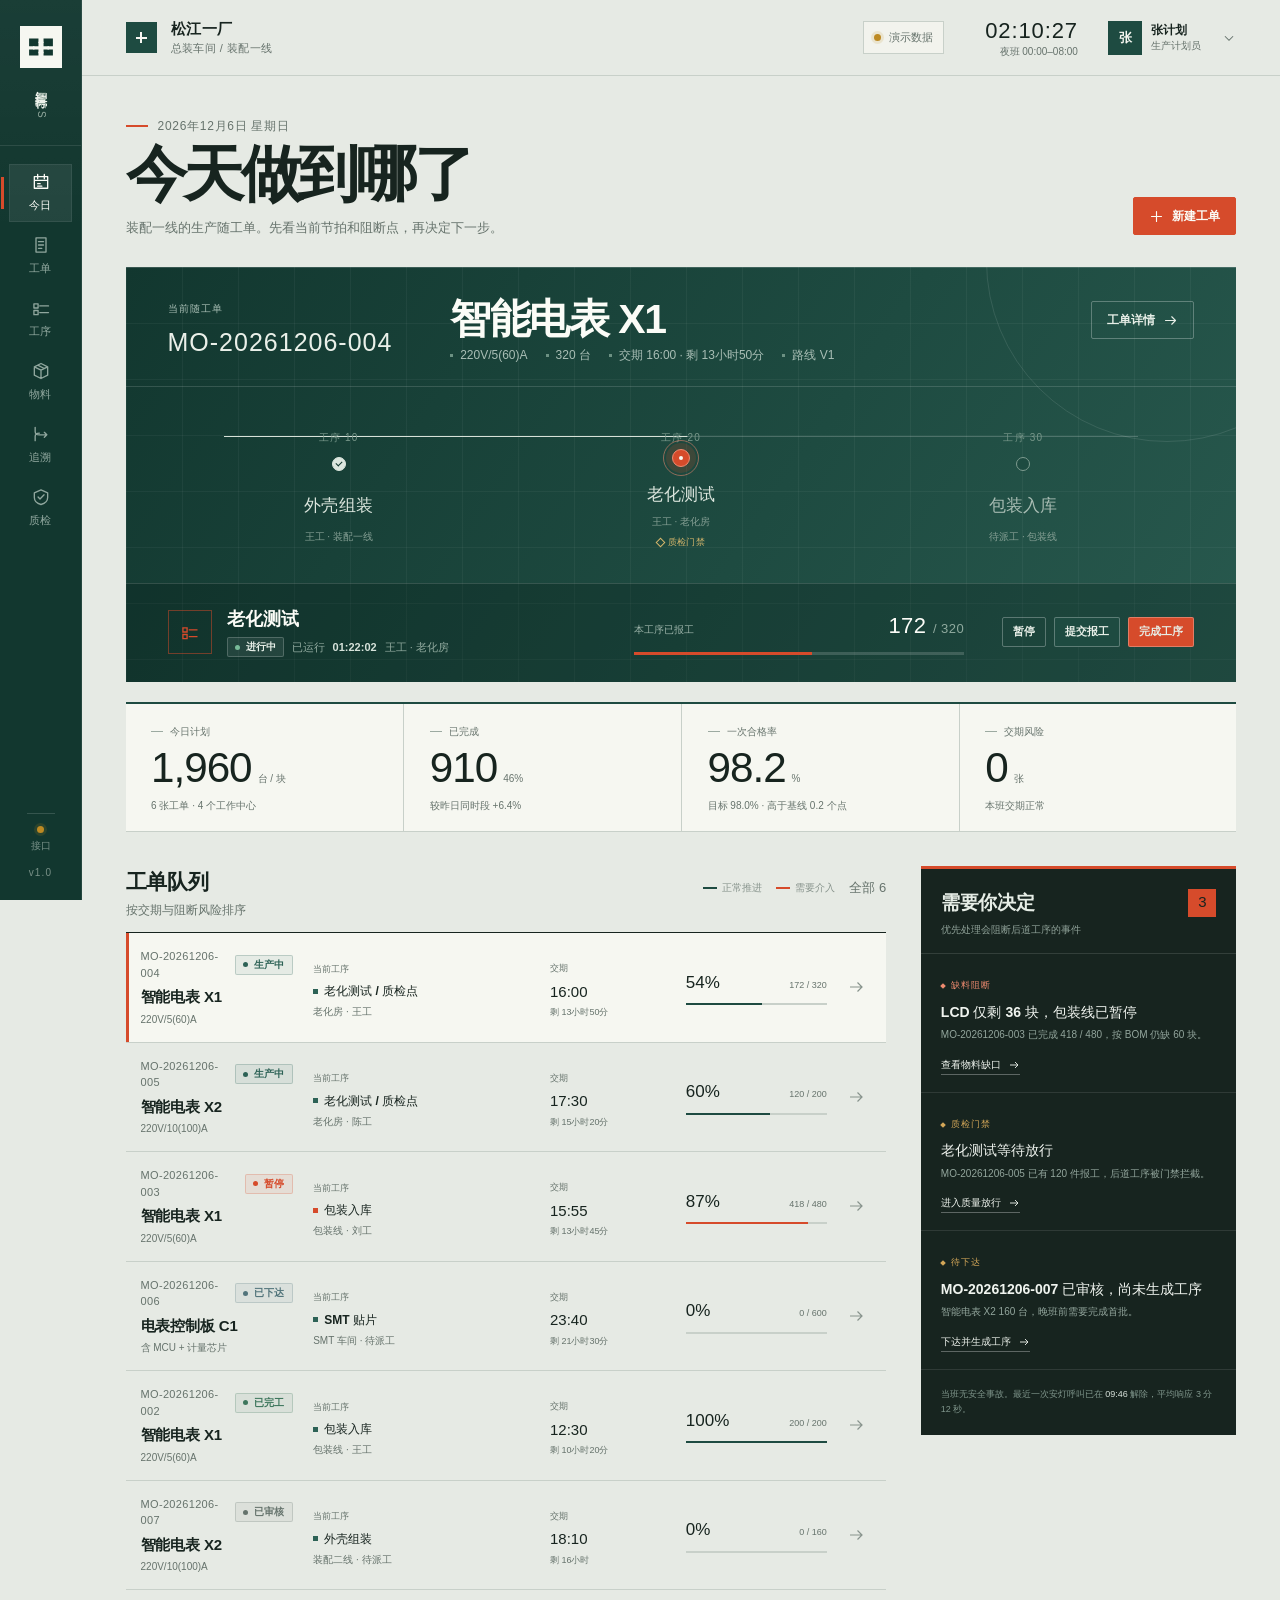
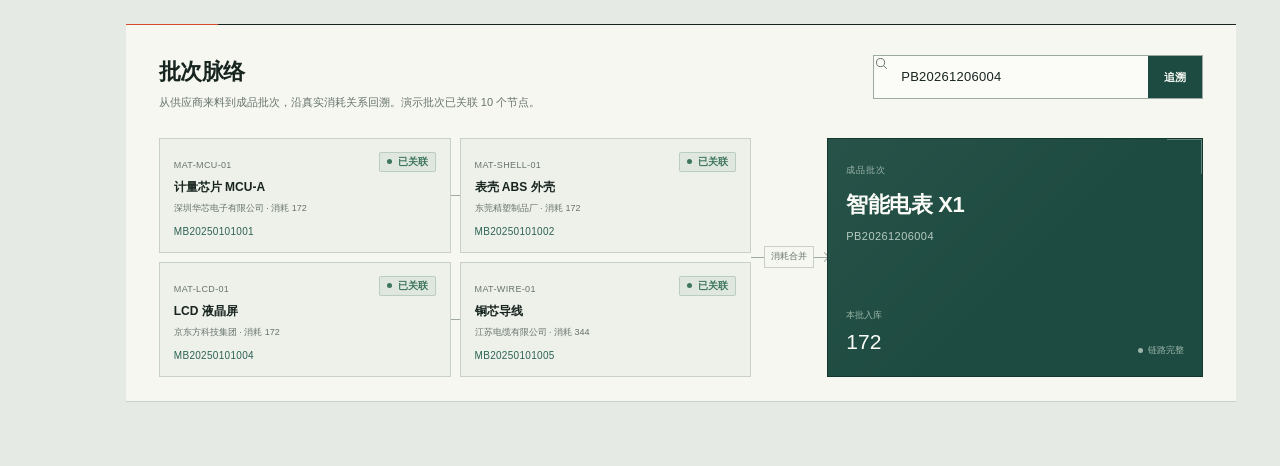
==== smart-gateway/src/main/resources/static/index.html @ c539f79a "feat: add MES production workbench frontend" ====
<!doctype html>
<html lang="zh-CN">
<head>
  <meta charset="utf-8">
  <meta name="viewport" content="width=device-width, initial-scale=1">
  <meta name="theme-color" content="#1e4b41">
  <meta name="description" content="智能制造生产执行系统工作台：查看今日生产、工单、工序、物料与批次追溯。">
  <title>智造执行 MES · 今日生产</title>
  <link rel="icon" href="./favicon.svg" type="image/svg+xml">
  <link rel="stylesheet" href="./styles.css">
</head>
<body>
  <a class="skip-link" href="#app">跳到主要内容</a>

  <svg class="icon-sprite" aria-hidden="true">
    <symbol id="i-today" viewBox="0 0 24 24">
      <path d="M4 5.5h16v14H4zM8 3v5M16 3v5M4 10h16M8 14h3M8 17h5"/>
    </symbol>
    <symbol id="i-orders" viewBox="0 0 24 24">
      <path d="M6 3.5h12v17H6zM9 8h6M9 12h6M9 16h4"/>
    </symbol>
    <symbol id="i-tasks" viewBox="0 0 24 24">
      <path d="M3.5 7h5v5h-5zM10.5 9.5H21M3.5 15h5v5h-5zM10.5 17.5H21"/>
    </symbol>
    <symbol id="i-material" viewBox="0 0 24 24">
      <path d="m4 7 8-4 8 4v10l-8 4-8-4zM4 7l8 4 8-4M12 11v10M8 5l8 4"/>
    </symbol>
    <symbol id="i-trace" viewBox="0 0 24 24">
      <path d="M5 4v5c0 3 2 4 5 4h9M5 20v-5c0-3 2-4 5-4M16 10l3 3-3 3"/>
    </symbol>
    <symbol id="i-quality" viewBox="0 0 24 24">
      <path d="M12 3.5 20 7v5.5c0 4.7-3.2 7.1-8 8.5-4.8-1.4-8-3.8-8-8.5V7zM8.5 12l2.3 2.4 4.9-5"/>
    </symbol>
    <symbol id="i-plus" viewBox="0 0 24 24">
      <path d="M12 4v16M4 12h16"/>
    </symbol>
    <symbol id="i-search" viewBox="0 0 24 24">
      <circle cx="10.5" cy="10.5" r="6.5"/><path d="m15.5 15.5 5 5"/>
    </symbol>
    <symbol id="i-arrow" viewBox="0 0 24 24">
      <path d="M4 12h16M14 6l6 6-6 6"/>
    </symbol>
    <symbol id="i-chevron" viewBox="0 0 24 24">
      <path d="m9 5 7 7-7 7"/>
    </symbol>
    <symbol id="i-close" viewBox="0 0 24 24">
      <path d="m5 5 14 14M19 5 5 19"/>
    </symbol>
    <symbol id="i-alert" viewBox="0 0 24 24">
      <path d="M12 3 22 21H2zM12 9v5M12 17.2v.2"/>
    </symbol>
    <symbol id="i-menu" viewBox="0 0 24 24">
      <path d="M4 7h16M4 12h16M4 17h16"/>
    </symbol>
  </svg>

  <div class="app-shell">
    <aside class="rail" aria-label="主导航">
      <a class="brand" href="#/today" aria-label="智造执行 MES 首页">
        <span class="brand-mark" aria-hidden="true">
          <svg viewBox="0 0 40 40">
            <path d="M6 10h11v9H6zM23 10h11v9H23zM6 23h11v7H6zM23 23h11v7H23z"/>
            <path class="brand-line" d="M17 14.5h6M11.5 19v4M28.5 19v4M17 26.5h6"/>
          </svg>
        </span>
        <span class="brand-type"><b>智造执行</b><small>MES</small></span>
      </a>

      <nav class="rail-nav" aria-label="工作台模块">
        <a href="#/today" data-nav="today"><svg><use href="#i-today"/></svg><span>今日</span></a>
        <a href="#/orders" data-nav="orders"><svg><use href="#i-orders"/></svg><span>工单</span></a>
        <a href="#/tasks" data-nav="tasks"><svg><use href="#i-tasks"/></svg><span>工序</span></a>
        <a href="#/materials" data-nav="materials"><svg><use href="#i-material"/></svg><span>物料</span></a>
        <a href="#/trace" data-nav="trace"><svg><use href="#i-trace"/></svg><span>追溯</span></a>
        <a href="#/quality" data-nav="quality"><svg><use href="#i-quality"/></svg><span>质检</span></a>
      </nav>

      <div class="rail-foot">
        <span class="rail-rule"></span>
        <button class="rail-help" type="button" data-action="open-connection" aria-label="接口连接设置">
          <span class="connection-dot" id="rail-connection-dot"></span>
          <span>接口</span>
        </button>
        <span class="rail-version">v1.0</span>
      </div>
    </aside>

    <main class="workbench">
      <header class="topbar">
        <div class="plant">
          <span class="plant-pin" aria-hidden="true"></span>
          <div class="plant-copy">
            <strong>松江一厂</strong>
            <span>总装车间 / 装配一线</span>
          </div>
        </div>

        <div class="topbar-meta">
          <button class="connection-pill" id="connection-button" type="button" data-action="open-connection">
            <span class="connection-dot"></span>
            <span id="connection-label">演示数据</span>
          </button>
          <div class="shift-clock" aria-label="当前班次与时间">
            <time id="live-clock">--:--:--</time>
            <span id="shift-label">早班 08:00–16:00</span>
          </div>
          <button class="account" id="account-button" type="button" aria-haspopup="menu" aria-expanded="false">
            <span class="account-avatar" aria-hidden="true">张</span>
            <span class="account-copy"><b id="account-name">张计划</b><small id="account-role">生产计划员</small></span>
            <svg><use href="#i-chevron"/></svg>
          </button>
        </div>
      </header>

      <div id="app" class="view" tabindex="-1"></div>
    </main>

    <nav class="mobile-nav" aria-label="移动端导航">
      <a href="#/today" data-nav="today"><svg><use href="#i-today"/></svg><span>今日</span></a>
      <a href="#/orders" data-nav="orders"><svg><use href="#i-orders"/></svg><span>工单</span></a>
      <a href="#/tasks" data-nav="tasks"><svg><use href="#i-tasks"/></svg><span>工序</span></a>
      <a href="#/materials" data-nav="materials"><svg><use href="#i-material"/></svg><span>物料</span></a>
      <a href="#/trace" data-nav="trace"><svg><use href="#i-trace"/></svg><span>追溯</span></a>
      <a href="#/quality" data-nav="quality"><svg><use href="#i-quality"/></svg><span>质检</span></a>
    </nav>
  </div>

  <div class="scrim" id="scrim" hidden></div>
  <aside class="drawer" id="drawer" aria-hidden="true" aria-labelledby="drawer-title">
    <div class="drawer-head">
      <div>
        <p class="drawer-kicker" id="drawer-kicker"></p>
        <h2 id="drawer-title"></h2>
      </div>
      <button class="icon-button" type="button" data-action="close-drawer" aria-label="关闭详情">
        <svg><use href="#i-close"/></svg>
      </button>
    </div>
    <div class="drawer-body" id="drawer-body"></div>
  </aside>

  <div class="modal-root" id="modal-root" hidden>
    <div class="modal-backdrop" data-action="close-modal"></div>
    <section class="modal" role="dialog" aria-modal="true" aria-labelledby="modal-title">
      <header class="modal-head">
        <div>
          <p class="modal-kicker" id="modal-kicker"></p>
          <h2 id="modal-title"></h2>
        </div>
        <button class="icon-button" type="button" data-action="close-modal" aria-label="关闭对话框">
          <svg><use href="#i-close"/></svg>
        </button>
      </header>
      <div class="modal-body" id="modal-body"></div>
    </section>
  </div>

  <div class="toast-stack" id="toast-stack" aria-live="polite" aria-atomic="true"></div>

  <noscript>
    <div class="noscript">此工作台需要启用 JavaScript 才能读取工单与工序数据。</div>
  </noscript>

  <script src="./data.js"></script>
  <script src="./api.js"></script>
  <script src="./app.js"></script>
</body>
</html>
---- smart-gateway/src/main/resources/static/styles.css ----
:root {
  --board: #e6eae4;
  --paper: #f6f7f1;
  --paper-deep: #eef1ea;
  --ink: #17241f;
  --muted: #66736c;
  --muted-2: #87938c;
  --forest: #1e4b41;
  --forest-deep: #12372f;
  --forest-soft: #2d6256;
  --signal: #d64b2b;
  --signal-soft: #f2d5cc;
  --caution: #bd8a23;
  --caution-soft: #efe4c8;
  --line: #c8d0c9;
  --line-strong: #9caaa1;
  --white: #fbfcf7;
  --shadow: 0 24px 70px rgba(23, 36, 31, 0.18);
  --font-sans: "HarmonyOS Sans SC", "MiSans", "Source Han Sans SC", "Noto Sans CJK SC", "Microsoft YaHei", sans-serif;
  --font-num: "Bahnschrift SemiCondensed", "Bahnschrift", "DIN Alternate", "Arial Narrow", sans-serif;
  --rail-width: 82px;
  --topbar-height: 76px;
  --page-width: 1540px;
  --ease-out: cubic-bezier(0.2, 0.8, 0.2, 1);
}

* {
  box-sizing: border-box;
}

html {
  min-width: 320px;
  background: var(--forest-deep);
}

body {
  margin: 0;
  min-height: 100vh;
  color: var(--ink);
  background: var(--board);
  font-family: var(--font-sans);
  font-size: 15px;
  line-height: 1.5;
  -webkit-font-smoothing: antialiased;
  text-rendering: optimizeLegibility;
}

body::before {
  position: fixed;
  inset: 0;
  z-index: -1;
  content: "";
  pointer-events: none;
  background-image:
    linear-gradient(rgba(30, 75, 65, 0.035) 1px, transparent 1px),
    linear-gradient(90deg, rgba(30, 75, 65, 0.035) 1px, transparent 1px);
  background-size: 24px 24px;
}

button,
input,
select,
textarea {
  font: inherit;
}

button,
a {
  -webkit-tap-highlight-color: transparent;
}

button {
  color: inherit;
}

a {
  color: inherit;
  text-decoration: none;
}

svg {
  display: block;
}

::selection {
  color: var(--white);
  background: var(--forest);
}

:focus-visible {
  outline: 2px solid var(--signal);
  outline-offset: 3px;
}

.skip-link {
  position: fixed;
  top: 10px;
  left: 96px;
  z-index: 1000;
  padding: 10px 14px;
  color: var(--white);
  background: var(--ink);
  transform: translateY(-160%);
}

.skip-link:focus {
  transform: translateY(0);
}

.icon-sprite {
  position: absolute;
  width: 0;
  height: 0;
  overflow: hidden;
}

.app-shell {
  min-height: 100vh;
}

.rail {
  position: fixed;
  inset: 0 auto 0 0;
  z-index: 30;
  display: flex;
  width: var(--rail-width);
  flex-direction: column;
  align-items: center;
  color: #dce5dd;
  background:
    linear-gradient(180deg, rgba(255, 255, 255, 0.035), transparent 26%),
    var(--forest-deep);
  border-right: 1px solid rgba(255, 255, 255, 0.08);
}

.brand {
  display: flex;
  width: 100%;
  min-height: 146px;
  flex-direction: column;
  align-items: center;
  justify-content: center;
  gap: 13px;
  border-bottom: 1px solid rgba(255, 255, 255, 0.1);
}

.brand-mark {
  display: grid;
  width: 42px;
  height: 42px;
  place-items: center;
  color: var(--forest-deep);
  background: var(--paper);
}

.brand-mark svg {
  width: 34px;
  height: 34px;
}

.brand-mark path {
  fill: currentColor;
}

.brand-mark .brand-line {
  fill: none;
  stroke: var(--paper);
  stroke-width: 1.6;
}

.brand-type {
  display: flex;
  align-items: baseline;
  gap: 4px;
  color: #edf2eb;
  font-size: 12px;
  letter-spacing: 0.14em;
  writing-mode: vertical-rl;
}

.brand-type b {
  font-weight: 600;
}

.brand-type small {
  color: #91a89d;
  font-family: var(--font-num);
  font-size: 10px;
  letter-spacing: 0.2em;
}

.rail-nav {
  display: flex;
  width: 100%;
  flex: 1;
  flex-direction: column;
  align-items: stretch;
  padding: 18px 9px;
  gap: 5px;
}

.rail-nav a {
  position: relative;
  display: flex;
  min-height: 58px;
  flex-direction: column;
  align-items: center;
  justify-content: center;
  gap: 5px;
  color: #90a79e;
  border: 1px solid transparent;
  transition: color 180ms ease, background-color 180ms ease, border-color 180ms ease;
}

.rail-nav a::before {
  position: absolute;
  inset: 12px auto 12px -9px;
  width: 3px;
  content: "";
  background: transparent;
}

.rail-nav a:hover {
  color: #eef3ed;
  background: rgba(255, 255, 255, 0.045);
}

.rail-nav a.is-active {
  color: var(--white);
  background: rgba(255, 255, 255, 0.07);
  border-color: rgba(255, 255, 255, 0.07);
}

.rail-nav a.is-active::before {
  background: var(--signal);
}

.rail-nav svg,
.mobile-nav svg {
  width: 20px;
  height: 20px;
  fill: none;
  stroke: currentColor;
  stroke-width: 1.6;
  stroke-linecap: round;
  stroke-linejoin: round;
}

.rail-nav span {
  font-size: 11px;
  letter-spacing: 0.06em;
}

.rail-foot {
  display: flex;
  width: 100%;
  flex-direction: column;
  align-items: center;
  padding: 13px 0 20px;
  gap: 12px;
  color: #789087;
}

.rail-rule {
  width: 28px;
  height: 1px;
  background: rgba(255, 255, 255, 0.15);
}

.rail-help {
  display: flex;
  padding: 0;
  flex-direction: column;
  align-items: center;
  gap: 5px;
  color: inherit;
  background: none;
  border: 0;
  cursor: pointer;
  font-size: 10px;
}

.rail-help:hover {
  color: var(--white);
}

.connection-dot {
  display: inline-block;
  width: 7px;
  height: 7px;
  flex: 0 0 auto;
  background: var(--caution);
  border-radius: 50%;
  box-shadow: 0 0 0 3px rgba(189, 138, 35, 0.15);
}

.is-live .connection-dot {
  background: #67b58f;
  box-shadow: 0 0 0 3px rgba(103, 181, 143, 0.16);
}

.rail-version {
  font-family: var(--font-num);
  font-size: 10px;
  letter-spacing: 0.12em;
}

.workbench {
  min-height: 100vh;
  margin-left: var(--rail-width);
}

.topbar {
  position: sticky;
  top: 0;
  z-index: 20;
  display: flex;
  min-height: var(--topbar-height);
  align-items: center;
  justify-content: space-between;
  padding: 0 clamp(20px, 3.4vw, 54px);
  background: rgba(230, 234, 228, 0.92);
  border-bottom: 1px solid var(--line);
  backdrop-filter: blur(14px);
}

.plant {
  display: flex;
  align-items: center;
  gap: 14px;
}

.plant-pin {
  position: relative;
  display: grid;
  width: 31px;
  height: 31px;
  place-items: center;
  background: var(--forest);
}

.plant-pin::before,
.plant-pin::after {
  position: absolute;
  content: "";
  background: var(--paper);
}

.plant-pin::before {
  width: 11px;
  height: 2px;
}

.plant-pin::after {
  width: 2px;
  height: 11px;
}

.plant-copy {
  display: flex;
  flex-direction: column;
  line-height: 1.25;
}

.plant-copy strong {
  font-size: 15px;
  font-weight: 650;
  letter-spacing: 0.04em;
}

.plant-copy span {
  margin-top: 3px;
  color: var(--muted);
  font-size: 11px;
  letter-spacing: 0.04em;
}

.topbar-meta {
  display: flex;
  align-items: center;
  gap: clamp(14px, 2vw, 26px);
}

.connection-pill {
  display: inline-flex;
  align-items: center;
  gap: 8px;
  padding: 7px 10px;
  color: var(--muted);
  background: rgba(246, 247, 241, 0.68);
  border: 1px solid var(--line);
  cursor: pointer;
  font-size: 11px;
}

.connection-pill:hover {
  color: var(--ink);
  border-color: var(--line-strong);
}

.shift-clock {
  display: flex;
  min-width: 108px;
  flex-direction: column;
  align-items: flex-end;
  line-height: 1.15;
}

.shift-clock time {
  font-family: var(--font-num);
  font-size: 22px;
  font-variant-numeric: tabular-nums;
  letter-spacing: 0.04em;
}

.shift-clock span {
  margin-top: 3px;
  color: var(--muted);
  font-size: 10px;
}

.account {
  display: flex;
  align-items: center;
  gap: 9px;
  padding: 5px 0 5px 5px;
  background: none;
  border: 0;
  cursor: pointer;
}

.account-avatar {
  display: grid;
  width: 34px;
  height: 34px;
  place-items: center;
  color: var(--paper);
  background: var(--forest);
  font-size: 13px;
  font-weight: 600;
}

.account-copy {
  display: flex;
  min-width: 62px;
  flex-direction: column;
  align-items: flex-start;
  line-height: 1.2;
}

.account-copy b {
  font-size: 12px;
  font-weight: 600;
}

.account-copy small {
  margin-top: 2px;
  color: var(--muted);
  font-size: 10px;
}

.account > svg {
  width: 14px;
  height: 14px;
  fill: none;
  stroke: var(--muted);
  stroke-width: 1.8;
  transform: rotate(90deg);
}

.view {
  width: min(100%, var(--page-width));
  min-height: calc(100vh - var(--topbar-height));
  margin: 0 auto;
  padding: clamp(24px, 3.2vw, 46px) clamp(20px, 3.4vw, 54px) 64px;
}

.mobile-nav {
  display: none;
}

.button {
  display: inline-flex;
  min-height: 38px;
  align-items: center;
  justify-content: center;
  gap: 8px;
  padding: 8px 15px;
  color: var(--ink);
  background: transparent;
  border: 1px solid var(--line-strong);
  border-radius: 2px;
  cursor: pointer;
  font-size: 12px;
  font-weight: 600;
  line-height: 1;
  transition: background-color 160ms ease, border-color 160ms ease, color 160ms ease;
}

.button:hover {
  background: var(--paper);
  border-color: var(--ink);
}

.button:disabled {
  opacity: 0.42;
  cursor: not-allowed;
  pointer-events: none;
}

.button.primary {
  color: var(--white);
  background: var(--signal);
  border-color: var(--signal);
}

.button.primary:hover {
  background: #bd3e20;
  border-color: #bd3e20;
}

.button.dark {
  color: var(--paper);
  background: var(--forest);
  border-color: var(--forest);
}

.button.dark:hover {
  background: var(--forest-deep);
  border-color: var(--forest-deep);
}

.button.ghost-light {
  color: #e7eee7;
  border-color: rgba(255, 255, 255, 0.28);
}

.button.ghost-light:hover {
  background: rgba(255, 255, 255, 0.08);
  border-color: rgba(255, 255, 255, 0.55);
}

.button.danger {
  color: var(--signal);
  border-color: rgba(214, 75, 43, 0.45);
}

.button.danger:hover {
  background: rgba(214, 75, 43, 0.06);
  border-color: var(--signal);
}

.button.small {
  min-height: 30px;
  padding: 6px 10px;
  font-size: 11px;
}

.button svg {
  width: 15px;
  height: 15px;
  fill: none;
  stroke: currentColor;
  stroke-width: 1.8;
  stroke-linecap: round;
  stroke-linejoin: round;
}

.icon-button {
  display: grid;
  width: 36px;
  height: 36px;
  place-items: center;
  color: var(--muted);
  background: transparent;
  border: 1px solid var(--line);
  border-radius: 0;
  cursor: pointer;
}

.icon-button:hover {
  color: var(--ink);
  background: var(--paper-deep);
}

.icon-button svg {
  width: 17px;
  height: 17px;
  fill: none;
  stroke: currentColor;
  stroke-width: 1.7;
  stroke-linecap: round;
  stroke-linejoin: round;
}

.status-pill {
  --tone: var(--muted);
  display: inline-flex;
  align-items: center;
  gap: 6px;
  padding: 4px 7px;
  color: var(--tone);
  background: color-mix(in srgb, var(--tone) 8%, transparent);
  border: 1px solid color-mix(in srgb, var(--tone) 23%, transparent);
  border-radius: 2px;
  font-size: 10px;
  font-weight: 600;
  line-height: 1;
  white-space: nowrap;
}

.status-pill::before {
  width: 5px;
  height: 5px;
  content: "";
  background: currentColor;
  border-radius: 50%;
}

.tone-active { --tone: var(--forest-soft); }
.tone-warning { --tone: var(--signal); }
.tone-caution { --tone: var(--caution); }
.tone-success { --tone: #3d765c; }
.tone-steel { --tone: #65736c; }
.tone-blue { --tone: #52747b; }
.tone-neutral { --tone: #7c8781; }

.muted {
  color: var(--muted);
}

.num {
  font-family: var(--font-num);
  font-variant-numeric: tabular-nums;
}

.section-title {
  display: flex;
  align-items: baseline;
  justify-content: space-between;
  gap: 18px;
}

.section-title h2 {
  margin: 0;
  font-size: 21px;
  font-weight: 650;
  letter-spacing: -0.015em;
}

.section-title p {
  margin: 4px 0 0;
  color: var(--muted);
  font-size: 12px;
}

.section-title .count {
  color: var(--muted);
  font-family: var(--font-num);
  font-size: 13px;
  font-variant-numeric: tabular-nums;
}

.empty-state {
  display: grid;
  min-height: 190px;
  place-items: center;
  padding: 28px;
  color: var(--muted);
  background: var(--paper);
  border: 1px dashed var(--line-strong);
  text-align: center;
}

.noscript {
  position: fixed;
  inset: 20px;
  z-index: 2000;
  display: grid;
  place-items: center;
  padding: 30px;
  color: var(--ink);
  background: var(--paper);
  border: 2px solid var(--signal);
}

.sr-only {
  position: absolute !important;
  width: 1px !important;
  height: 1px !important;
  padding: 0 !important;
  overflow: hidden !important;
  clip: rect(0, 0, 0, 0) !important;
  white-space: nowrap !important;
  border: 0 !important;
}

/* ========== 页面头部 ========== */

.page-head {
  display: flex;
  align-items: flex-end;
  justify-content: space-between;
  gap: 24px;
  margin-bottom: 28px;
}

.page-head-copy {
  min-width: 0;
}

.date-line {
  display: flex;
  align-items: center;
  gap: 10px;
  margin: 0 0 9px;
  color: var(--muted);
  font-family: var(--font-num);
  font-size: 12px;
  font-variant-numeric: tabular-nums;
  letter-spacing: 0.06em;
}

.date-line::before {
  width: 22px;
  height: 2px;
  content: "";
  background: var(--signal);
}

.page-head h1 {
  margin: 0;
  font-size: clamp(38px, 4.8vw, 68px);
  font-weight: 680;
  line-height: 0.98;
  letter-spacing: -0.055em;
}

.page-head .lede {
  max-width: 570px;
  margin: 13px 0 0;
  color: var(--muted);
  font-size: 13px;
  line-height: 1.7;
}

.page-actions {
  display: flex;
  flex: 0 0 auto;
  align-items: center;
  gap: 10px;
  padding-bottom: 4px;
}

/* ========== 随工单 ========== */

.traveler {
  position: relative;
  overflow: hidden;
  color: #eaf0e9;
  background:
    linear-gradient(90deg, rgba(255, 255, 255, 0.045) 1px, transparent 1px),
    linear-gradient(rgba(255, 255, 255, 0.045) 1px, transparent 1px),
    linear-gradient(124deg, var(--forest-deep), var(--forest) 58%, #28594e);
  background-size: 56px 56px, 56px 56px, auto;
  box-shadow: 0 1px 0 rgba(255, 255, 255, 0.12) inset;
}

.traveler::after {
  position: absolute;
  top: -45%;
  right: -10%;
  width: 360px;
  height: 360px;
  content: "";
  pointer-events: none;
  border: 1px solid rgba(255, 255, 255, 0.1);
  border-radius: 50%;
}

.traveler-head {
  position: relative;
  z-index: 1;
  display: grid;
  grid-template-columns: minmax(160px, 0.68fr) minmax(280px, 1.7fr) auto;
  gap: clamp(20px, 3.4vw, 52px);
  align-items: start;
  padding: clamp(22px, 2.8vw, 34px) clamp(22px, 3.3vw, 42px) 22px;
  border-bottom: 1px solid rgba(255, 255, 255, 0.14);
}

.traveler-id {
  display: flex;
  flex-direction: column;
  gap: 8px;
}

.traveler-id span {
  color: #a8beb4;
  font-size: 10px;
  letter-spacing: 0.12em;
}

.traveler-id strong {
  font-family: var(--font-num);
  font-size: clamp(19px, 2vw, 25px);
  font-weight: 500;
  letter-spacing: 0.04em;
  white-space: nowrap;
}

.traveler-product h2 {
  margin: -4px 0 5px;
  color: var(--white);
  font-size: clamp(27px, 3.2vw, 43px);
  font-weight: 650;
  line-height: 1.08;
  letter-spacing: -0.035em;
}

.traveler-product p {
  display: flex;
  flex-wrap: wrap;
  gap: 6px 18px;
  margin: 0;
  color: #a9beb5;
  font-size: 12px;
}

.traveler-product p span {
  display: inline-flex;
  align-items: center;
  gap: 7px;
}

.traveler-product p span::before {
  width: 3px;
  height: 3px;
  content: "";
  background: #6c9183;
}

.route-zone {
  position: relative;
  z-index: 1;
  padding: 29px clamp(22px, 3.3vw, 42px) 34px;
}

.route-track-wrap {
  position: relative;
  padding-top: 14px;
}

.route-line,
.route-progress {
  position: absolute;
  top: 20px;
  right: 5.5%;
  left: 5.5%;
  height: 1px;
}

.route-line {
  background: rgba(255, 255, 255, 0.2);
}

.route-progress {
  right: auto;
  width: 89%;
  background: #d7e1d8;
  transform: scaleX(var(--route-progress, 0));
  transform-origin: left center;
  animation: route-grow 950ms var(--ease-out) both;
}

.route-stations {
  position: relative;
  display: grid;
  grid-template-columns: repeat(var(--station-count, 3), 1fr);
}

.route-station {
  position: relative;
  display: grid;
  justify-items: center;
  padding: 0 12px;
  color: #91a89f;
  background: transparent;
  border: 0;
  cursor: pointer;
  text-align: center;
}

.route-station:hover .station-name {
  color: var(--white);
}

.station-node {
  position: relative;
  z-index: 2;
  display: grid;
  width: 14px;
  height: 14px;
  margin-bottom: 17px;
  place-items: center;
  background: var(--forest);
  border: 1px solid #7e9b8f;
  border-radius: 50%;
  transition: border-color 180ms ease, background-color 180ms ease, transform 180ms ease;
}

.route-station.is-done .station-node {
  background: #dce6de;
  border-color: #dce6de;
}

.route-station.is-done .station-node::after {
  width: 5px;
  height: 3px;
  content: "";
  border-bottom: 1.5px solid var(--forest-deep);
  border-left: 1.5px solid var(--forest-deep);
  transform: translateY(-1px) rotate(-45deg);
}

.route-station.is-current .station-node {
  width: 18px;
  height: 18px;
  margin-top: -2px;
  margin-bottom: 15px;
  background: var(--signal);
  border-color: #f08b71;
  box-shadow: 0 0 0 6px rgba(214, 75, 43, 0.18);
}

.route-station.is-current .station-node::before {
  position: absolute;
  inset: -10px;
  content: "";
  border: 1px solid rgba(240, 139, 113, 0.55);
  border-radius: 50%;
  animation: beacon 2.4s ease-out infinite;
}

.route-station.is-current .station-node::after {
  width: 4px;
  height: 4px;
  content: "";
  background: var(--paper);
  border-radius: 50%;
}

.station-step {
  margin-bottom: 6px;
  color: #78978a;
  font-family: var(--font-num);
  font-size: 10px;
  letter-spacing: 0.12em;
}

.station-name {
  color: #dbe5dd;
  font-size: clamp(14px, 1.32vw, 18px);
  font-weight: 570;
  letter-spacing: 0.01em;
  transition: color 160ms ease;
}

.route-station:not(.is-done):not(.is-current) .station-name {
  color: #a8bcb3;
}

.station-meta {
  margin-top: 6px;
  color: #849e93;
  font-size: 10px;
}

.gate-tag {
  display: inline-flex;
  align-items: center;
  gap: 4px;
  margin-top: 7px;
  color: #d6b66b;
  font-size: 9px;
  letter-spacing: 0.04em;
}

.gate-tag::before {
  width: 5px;
  height: 5px;
  content: "";
  border: 1px solid currentColor;
  transform: rotate(45deg);
}

.traveler-foot {
  position: relative;
  z-index: 1;
  display: grid;
  grid-template-columns: minmax(220px, 1.3fr) minmax(210px, 1fr) auto;
  gap: clamp(18px, 3vw, 46px);
  align-items: center;
  padding: 22px clamp(22px, 3.3vw, 42px) 25px;
  background: rgba(5, 25, 20, 0.25);
  border-top: 1px solid rgba(255, 255, 255, 0.14);
}

.focus-task {
  display: flex;
  align-items: center;
  gap: 15px;
}

.focus-mark {
  display: grid;
  width: 44px;
  height: 44px;
  flex: 0 0 auto;
  place-items: center;
  color: var(--signal);
  border: 1px solid rgba(214, 75, 43, 0.5);
}

.focus-mark svg {
  width: 20px;
  height: 20px;
  fill: none;
  stroke: currentColor;
  stroke-width: 1.6;
}

.focus-copy {
  min-width: 0;
}

.focus-copy h3 {
  margin: 0;
  color: var(--white);
  font-size: 18px;
  font-weight: 620;
}

.focus-copy p {
  display: flex;
  flex-wrap: wrap;
  align-items: center;
  gap: 4px 8px;
  margin: 4px 0 0;
  color: #91aa9f;
  font-size: 11px;
}

.focus-copy .running-time {
  margin-left: 5px;
  color: #d6e2da;
  font-family: var(--font-num);
  font-variant-numeric: tabular-nums;
}

.focus-copy .status-pill {
  color: #e8f0e9;
  background: rgba(255, 255, 255, 0.08);
  border-color: rgba(255, 255, 255, 0.2);
}

.focus-copy .status-pill::before {
  background: #78bb99;
}

.focus-copy .status-pill.tone-warning {
  color: #ffb09a;
  background: rgba(214, 75, 43, 0.12);
  border-color: rgba(240, 139, 113, 0.35);
}

.focus-copy .status-pill.tone-warning::before {
  background: #f08b71;
}

.focus-copy .status-pill.tone-caution {
  color: #e2c475;
  background: rgba(189, 138, 35, 0.12);
  border-color: rgba(214, 182, 107, 0.32);
}

.focus-copy .status-pill.tone-caution::before {
  background: #d6b66b;
}

.qty-meter {
  min-width: 0;
}

.qty-meter-head {
  display: flex;
  align-items: baseline;
  justify-content: space-between;
  gap: 14px;
  color: #9db4aa;
  font-size: 10px;
}

.qty-meter-head strong {
  color: var(--white);
  font-family: var(--font-num);
  font-size: 22px;
  font-weight: 450;
  font-variant-numeric: tabular-nums;
  letter-spacing: 0.02em;
}

.qty-meter-head strong span {
  color: #90aa9f;
  font-size: 13px;
}

.qty-track {
  height: 3px;
  margin-top: 10px;
  background: rgba(255, 255, 255, 0.16);
}

.qty-track span {
  display: block;
  width: var(--value, 0%);
  height: 100%;
  background: var(--signal);
}

.task-actions {
  display: flex;
  align-items: center;
  justify-content: flex-end;
  gap: 8px;
}

/* ========== 指标轨 ========== */

.metric-rail {
  display: grid;
  grid-template-columns: repeat(4, 1fr);
  margin: 20px 0 34px;
  background: var(--paper);
  border-top: 2px solid var(--forest);
  border-bottom: 1px solid var(--line);
}

.metric {
  position: relative;
  min-height: 106px;
  padding: 20px clamp(16px, 2vw, 28px) 18px;
}

.metric + .metric {
  border-left: 1px solid var(--line);
}

.metric-label {
  display: flex;
  align-items: center;
  gap: 7px;
  color: var(--muted);
  font-size: 10px;
}

.metric-label::before {
  width: 12px;
  height: 1px;
  content: "";
  background: var(--line-strong);
}

.metric-value {
  display: flex;
  align-items: baseline;
  gap: 6px;
  margin-top: 8px;
  line-height: 1;
}

.metric-value strong {
  font-family: var(--font-num);
  font-size: clamp(33px, 3.3vw, 45px);
  font-weight: 480;
  font-variant-numeric: tabular-nums;
  letter-spacing: -0.025em;
}

.metric-value span {
  color: var(--muted);
  font-size: 10px;
}

.metric-note {
  margin-top: 8px;
  color: var(--muted);
  font-size: 10px;
}

.metric-note.is-risk {
  color: var(--signal);
}

/* ========== 今日双栏 ========== */

.today-grid {
  display: grid;
  grid-template-columns: minmax(0, 1.88fr) minmax(280px, 0.78fr);
  gap: clamp(22px, 2.7vw, 40px);
  align-items: start;
}

.orders-board {
  min-width: 0;
}

.orders-board .section-title {
  margin-bottom: 13px;
}

.orders-board-head {
  display: flex;
  align-items: baseline;
  justify-content: space-between;
  margin-bottom: 12px;
}

.board-legend {
  display: flex;
  align-items: center;
  gap: 14px;
  color: var(--muted-2);
  font-size: 10px;
}

.board-legend span {
  display: inline-flex;
  align-items: center;
  gap: 5px;
}

.board-legend i {
  width: 14px;
  height: 2px;
  background: var(--forest);
}

.board-legend .risk {
  background: var(--signal);
}

.order-list {
  border-top: 1px solid var(--ink);
}

.order-row {
  position: relative;
  display: grid;
  grid-template-columns: minmax(148px, 0.95fr) minmax(176px, 1.35fr) minmax(100px, 0.72fr) minmax(130px, 0.88fr) 34px;
  gap: clamp(10px, 1.6vw, 22px);
  align-items: center;
  min-height: 98px;
  padding: 15px 5px 15px 15px;
  background: transparent;
  border-bottom: 1px solid var(--line);
  cursor: pointer;
  transition: background-color 160ms ease;
}

.order-row::before {
  position: absolute;
  top: 0;
  bottom: 0;
  left: 0;
  width: 3px;
  content: "";
  background: transparent;
}

.order-row:hover {
  background: rgba(246, 247, 241, 0.82);
}

.order-row:hover::before,
.order-row.is-current::before {
  background: var(--signal);
}

.order-row.is-current {
  background: var(--paper);
}

.order-identity {
  min-width: 0;
}

.order-number {
  display: flex;
  align-items: center;
  gap: 9px;
  color: var(--muted);
  font-family: var(--font-num);
  font-size: 11px;
  font-variant-numeric: tabular-nums;
  letter-spacing: 0.03em;
}

.order-product {
  margin: 5px 0 0;
  overflow: hidden;
  font-size: 15px;
  font-weight: 620;
  letter-spacing: -0.01em;
  text-overflow: ellipsis;
  white-space: nowrap;
}

.order-spec {
  margin: 3px 0 0;
  overflow: hidden;
  color: var(--muted);
  font-size: 10px;
  text-overflow: ellipsis;
  white-space: nowrap;
}

.order-stage {
  min-width: 0;
}

.order-stage-label {
  color: var(--muted);
  font-size: 9px;
}

.order-stage-name {
  display: flex;
  align-items: center;
  gap: 6px;
  margin-top: 4px;
  overflow: hidden;
  font-size: 12px;
  font-weight: 560;
  text-overflow: ellipsis;
  white-space: nowrap;
}

.order-stage-name::before {
  width: 5px;
  height: 5px;
  flex: 0 0 auto;
  content: "";
  background: var(--forest-soft);
}

.order-row.is-risk .order-stage-name::before {
  background: var(--signal);
}

.order-stage-meta {
  margin-top: 4px;
  color: var(--muted);
  font-size: 10px;
}

.order-due {
  min-width: 0;
}

.order-due-label {
  color: var(--muted);
  font-size: 9px;
}

.order-due time {
  display: block;
  margin-top: 3px;
  font-family: var(--font-num);
  font-size: 15px;
  font-variant-numeric: tabular-nums;
}

.order-due small {
  display: block;
  margin-top: 3px;
  color: var(--muted);
  font-size: 9px;
}

.order-due small.is-risk {
  color: var(--signal);
}

.order-progress {
  min-width: 0;
}

.order-progress-head {
  display: flex;
  align-items: baseline;
  justify-content: space-between;
  gap: 8px;
}

.order-progress-head strong {
  font-family: var(--font-num);
  font-size: 17px;
  font-weight: 500;
  font-variant-numeric: tabular-nums;
}

.order-progress-head span {
  color: var(--muted);
  font-size: 9px;
}

.progress-track {
  height: 2px;
  margin-top: 8px;
  background: var(--line);
}

.progress-track span {
  display: block;
  width: var(--value, 0%);
  height: 100%;
  background: var(--forest);
}

.order-row.is-risk .progress-track span {
  background: var(--signal);
}

.row-arrow {
  width: 18px;
  height: 18px;
  fill: none;
  stroke: var(--muted-2);
  stroke-width: 1.6;
  transition: transform 160ms ease, stroke 160ms ease;
}

.order-row:hover .row-arrow {
  stroke: var(--ink);
  transform: translateX(3px);
}

/* ========== 决策栏 ========== */

.decision-rail {
  background: var(--ink);
  color: #e6ede6;
  border-top: 3px solid var(--signal);
}

.decision-head {
  display: flex;
  align-items: flex-start;
  justify-content: space-between;
  gap: 12px;
  padding: 20px 20px 16px;
  border-bottom: 1px solid rgba(255, 255, 255, 0.12);
}

.decision-head h2 {
  margin: 0;
  font-size: 19px;
  font-weight: 620;
  letter-spacing: -0.015em;
}

.decision-head p {
  margin: 5px 0 0;
  color: #8fa198;
  font-size: 10px;
}

.decision-count {
  display: grid;
  width: 28px;
  height: 28px;
  place-items: center;
  color: var(--ink);
  background: var(--signal);
  font-family: var(--font-num);
  font-size: 15px;
}

.decision-list {
  display: flex;
  flex-direction: column;
}

.decision-item {
  position: relative;
  padding: 18px 20px 17px;
  border-bottom: 1px solid rgba(255, 255, 255, 0.1);
}

.decision-kicker {
  display: inline-flex;
  align-items: center;
  gap: 6px;
  color: #d4a758;
  font-size: 9px;
  letter-spacing: 0.1em;
}

.decision-kicker.is-urgent {
  color: #ef8b70;
}

.decision-kicker::before {
  width: 4px;
  height: 4px;
  content: "";
  background: currentColor;
  transform: rotate(45deg);
}

.decision-item h3 {
  margin: 8px 0 5px;
  color: #f0f4ef;
  font-size: 14px;
  font-weight: 570;
  line-height: 1.4;
}

.decision-item p {
  margin: 0;
  color: #92a59c;
  font-size: 10px;
  line-height: 1.55;
}

.decision-action {
  display: inline-flex;
  align-items: center;
  gap: 7px;
  margin-top: 13px;
  padding: 0;
  color: #edf2ec;
  background: none;
  border: 0;
  border-bottom: 1px solid rgba(255, 255, 255, 0.3);
  cursor: pointer;
  font-size: 10px;
  line-height: 1.8;
}

.decision-action:hover {
  color: #ff9c81;
  border-color: #ff9c81;
}

.decision-action svg {
  width: 12px;
  height: 12px;
  fill: none;
  stroke: currentColor;
  stroke-width: 1.8;
}

.decision-foot {
  padding: 17px 20px 18px;
  color: #7f958b;
  font-size: 9px;
  line-height: 1.7;
}

.decision-foot strong {
  color: #d6e0d9;
  font-weight: 500;
}

/* ========== 批次脉络 ========== */

.trace-panel {
  position: relative;
  margin-top: 34px;
  padding: clamp(20px, 2.4vw, 30px) clamp(20px, 2.6vw, 34px) 24px;
  background: var(--paper);
  border-top: 1px solid var(--ink);
  border-bottom: 1px solid var(--line);
}

.trace-panel::before {
  position: absolute;
  top: -1px;
  left: 0;
  width: 92px;
  height: 1px;
  content: "";
  background: var(--signal);
}

.trace-head {
  display: flex;
  align-items: flex-start;
  justify-content: space-between;
  gap: 28px;
  margin-bottom: 27px;
}

.trace-head-copy h2 {
  margin: 0;
  font-size: 22px;
  font-weight: 650;
  letter-spacing: -0.02em;
}

.trace-head-copy p {
  max-width: 510px;
  margin: 6px 0 0;
  color: var(--muted);
  font-size: 11px;
}

.trace-search {
  display: flex;
  min-width: 330px;
  align-items: stretch;
  border: 1px solid var(--line-strong);
  background: var(--white);
}

.trace-search label {
  display: flex;
  flex: 1;
  align-items: center;
  gap: 8px;
  padding: 0 12px;
}

.trace-search svg {
  width: 15px;
  height: 15px;
  flex: 0 0 auto;
  fill: none;
  stroke: var(--muted);
  stroke-width: 1.6;
}

.trace-search input {
  width: 100%;
  min-width: 0;
  padding: 11px 0;
  color: var(--ink);
  background: transparent;
  border: 0;
  outline: 0;
  font-family: var(--font-num);
  font-size: 13px;
  letter-spacing: 0.02em;
}

.trace-search button {
  padding: 0 16px;
  color: var(--white);
  background: var(--forest);
  border: 0;
  cursor: pointer;
  font-size: 11px;
  font-weight: 600;
}

.trace-search button:hover {
  background: var(--forest-deep);
}

.trace-canvas {
  display: grid;
  grid-template-columns: minmax(220px, 1.45fr) 76px minmax(220px, 0.92fr);
  gap: 0;
  align-items: stretch;
  min-height: 184px;
}

.trace-sources {
  display: grid;
  grid-template-columns: repeat(2, minmax(0, 1fr));
  gap: 9px;
}

.trace-source {
  position: relative;
  display: flex;
  min-height: 85px;
  flex-direction: column;
  justify-content: space-between;
  padding: 13px 14px;
  background: var(--paper-deep);
  border: 1px solid var(--line);
}

.trace-source::after {
  position: absolute;
  top: 50%;
  right: -10px;
  width: 9px;
  height: 1px;
  content: "";
  background: var(--line-strong);
}

.trace-source:nth-child(2n)::after {
  right: auto;
  left: -10px;
}

.trace-source-top {
  display: flex;
  align-items: flex-start;
  justify-content: space-between;
  gap: 8px;
}

.trace-source-code {
  color: var(--muted);
  font-family: var(--font-num);
  font-size: 9px;
  letter-spacing: 0.04em;
}

.trace-source h3 {
  margin: 4px 0 0;
  font-size: 12px;
  font-weight: 600;
}

.trace-source p {
  margin: 6px 0 0;
  overflow: hidden;
  color: var(--muted);
  font-size: 9px;
  text-overflow: ellipsis;
  white-space: nowrap;
}

.trace-source-batch {
  margin-top: 8px;
  color: var(--forest-soft);
  font-family: var(--font-num);
  font-size: 10px;
  letter-spacing: 0.03em;
}

.trace-junction {
  position: relative;
  display: flex;
  align-items: center;
  justify-content: center;
}

.trace-junction::before {
  width: 100%;
  height: 1px;
  content: "";
  background: var(--line-strong);
}

.trace-junction::after {
  position: absolute;
  top: 50%;
  right: -1px;
  width: 6px;
  height: 6px;
  content: "";
  border-top: 1px solid var(--line-strong);
  border-right: 1px solid var(--line-strong);
  transform: translateY(-50%) rotate(45deg);
}

.trace-junction span {
  position: absolute;
  padding: 3px 6px;
  color: var(--muted);
  background: var(--paper);
  border: 1px solid var(--line);
  font-size: 9px;
  white-space: nowrap;
}

.trace-product {
  position: relative;
  display: flex;
  flex-direction: column;
  justify-content: space-between;
  padding: 18px;
  color: #eaf0e9;
  background:
    linear-gradient(135deg, rgba(255, 255, 255, 0.04), transparent 55%),
    var(--forest);
  border: 1px solid var(--forest-deep);
}

.trace-product::before {
  position: absolute;
  top: 0;
  right: 0;
  width: 34px;
  height: 34px;
  content: "";
  border-top: 1px solid rgba(255, 255, 255, 0.3);
  border-right: 1px solid rgba(255, 255, 255, 0.3);
}

.trace-product-label {
  color: #9db6aa;
  font-size: 9px;
  letter-spacing: 0.1em;
}

.trace-product h3 {
  margin: 9px 0 3px;
  color: var(--white);
  font-size: 22px;
  font-weight: 620;
  letter-spacing: -0.02em;
}

.trace-product code {
  color: #b7cbc1;
  font-family: var(--font-num);
  font-size: 11px;
  letter-spacing: 0.04em;
}

.trace-product-foot {
  display: flex;
  align-items: flex-end;
  justify-content: space-between;
  gap: 10px;
  margin-top: 20px;
}

.trace-product-foot span {
  color: #9db6aa;
  font-size: 9px;
}

.trace-product-foot strong {
  display: block;
  margin-top: 2px;
  color: var(--white);
  font-family: var(--font-num);
  font-size: 21px;
  font-weight: 450;
}

.trace-verified {
  display: inline-flex;
  align-items: center;
  gap: 5px;
  color: #a9d0bf;
  font-size: 9px;
}

.trace-verified::before {
  width: 5px;
  height: 5px;
  content: "";
  background: currentColor;
  border-radius: 50%;
}

/* ========== 列表页通用 ========== */

.subpage-head {
  display: flex;
  align-items: flex-end;
  justify-content: space-between;
  gap: 24px;
  margin-bottom: 24px;
}

.subpage-head h1 {
  margin: 0;
  font-size: clamp(32px, 4vw, 52px);
  font-weight: 670;
  line-height: 1;
  letter-spacing: -0.05em;
}

.subpage-head p {
  max-width: 560px;
  margin: 10px 0 0;
  color: var(--muted);
  font-size: 12px;
}

.toolbar {
  display: flex;
  align-items: center;
  justify-content: space-between;
  gap: 18px;
  margin-bottom: 14px;
}

.filter-set {
  display: flex;
  flex-wrap: wrap;
  gap: 5px;
}

.filter-chip {
  min-height: 31px;
  padding: 5px 11px;
  color: var(--muted);
  background: transparent;
  border: 1px solid transparent;
  cursor: pointer;
  font-size: 11px;
}

.filter-chip:hover {
  color: var(--ink);
  border-color: var(--line);
}

.filter-chip.is-active {
  color: var(--paper);
  background: var(--forest);
  border-color: var(--forest);
}

.search-box {
  display: flex;
  width: min(100%, 310px);
  align-items: center;
  gap: 8px;
  padding: 0 12px;
  background: var(--paper);
  border: 1px solid var(--line);
}

.search-box svg {
  width: 15px;
  height: 15px;
  flex: 0 0 auto;
  fill: none;
  stroke: var(--muted);
  stroke-width: 1.6;
}

.search-box input {
  width: 100%;
  padding: 10px 0;
  background: transparent;
  border: 0;
  outline: 0;
  font-size: 11px;
}

.data-surface {
  background: var(--paper);
  border-top: 2px solid var(--forest);
  border-bottom: 1px solid var(--line);
}

.data-table {
  width: 100%;
  border-collapse: collapse;
}

.data-table th {
  padding: 12px 14px;
  color: var(--muted);
  border-bottom: 1px solid var(--line);
  font-size: 9px;
  font-weight: 500;
  letter-spacing: 0.04em;
  text-align: left;
  white-space: nowrap;
}

.data-table td {
  padding: 14px;
  border-bottom: 1px solid var(--line);
  font-size: 11px;
  vertical-align: middle;
}

.data-table td > svg {
  width: 15px;
  height: 15px;
  fill: none;
  stroke: var(--muted);
  stroke-width: 1.7;
  stroke-linecap: round;
  stroke-linejoin: round;
}

.data-table tr:last-child td {
  border-bottom: 0;
}

.data-table tbody tr {
  transition: background-color 150ms ease;
}

.data-table tbody tr:hover {
  background: var(--paper-deep);
}

.data-table tbody tr.is-clickable {
  cursor: pointer;
}

.data-table .cell-primary {
  display: flex;
  min-width: 170px;
  flex-direction: column;
  gap: 3px;
}

.data-table .cell-primary strong {
  font-size: 12px;
  font-weight: 620;
}

.data-table .cell-primary span {
  color: var(--muted);
  font-family: var(--font-num);
  font-size: 9px;
  letter-spacing: 0.02em;
}

.data-table .cell-num {
  font-family: var(--font-num);
  font-size: 15px;
  font-variant-numeric: tabular-nums;
}

.table-progress {
  display: flex;
  min-width: 108px;
  align-items: center;
  gap: 9px;
}

.table-progress .progress-track {
  width: 74px;
  margin: 0;
}

.table-progress strong {
  font-family: var(--font-num);
  font-size: 11px;
  font-weight: 500;
}

.table-actions {
  display: flex;
  justify-content: flex-end;
  gap: 6px;
}

.table-empty {
  padding: 44px 20px;
  color: var(--muted);
  font-size: 12px;
  text-align: center;
}

.list-foot {
  display: flex;
  align-items: center;
  justify-content: space-between;
  padding: 12px 15px;
  color: var(--muted);
  border-top: 1px solid var(--line);
  font-size: 10px;
}

.pagination {
  display: flex;
  gap: 4px;
}

.pagination button {
  display: grid;
  width: 27px;
  height: 27px;
  place-items: center;
  color: var(--muted);
  background: transparent;
  border: 1px solid var(--line);
  cursor: pointer;
  font-family: var(--font-num);
  font-size: 10px;
}

.pagination button.is-active {
  color: var(--paper);
  background: var(--forest);
  border-color: var(--forest);
}

/* ========== 详情页 ========== */

.breadcrumb {
  display: flex;
  align-items: center;
  gap: 7px;
  margin-bottom: 17px;
  color: var(--muted);
  font-size: 10px;
}

.breadcrumb a:hover {
  color: var(--ink);
}

.breadcrumb svg {
  width: 11px;
  height: 11px;
  fill: none;
  stroke: currentColor;
  stroke-width: 1.8;
}

.detail-head {
  display: flex;
  align-items: flex-end;
  justify-content: space-between;
  gap: 22px;
  margin-bottom: 23px;
}

.detail-head h1 {
  margin: 5px 0 0;
  font-size: clamp(26px, 3.2vw, 40px);
  font-weight: 650;
  letter-spacing: -0.035em;
}

.detail-head .order-ident {
  color: var(--muted);
  font-family: var(--font-num);
  font-size: 12px;
  letter-spacing: 0.05em;
}

.detail-actions {
  display: flex;
  flex-wrap: wrap;
  justify-content: flex-end;
  gap: 7px;
}

.detail-metrics {
  display: grid;
  grid-template-columns: repeat(5, 1fr);
  margin-bottom: 27px;
  background: var(--paper);
  border-top: 2px solid var(--forest);
  border-bottom: 1px solid var(--line);
}

.detail-metric {
  min-height: 86px;
  padding: 16px 18px;
}

.detail-metric + .detail-metric {
  border-left: 1px solid var(--line);
}

.detail-metric span {
  color: var(--muted);
  font-size: 9px;
}

.detail-metric strong {
  display: block;
  margin-top: 6px;
  font-family: var(--font-num);
  font-size: 26px;
  font-weight: 450;
  font-variant-numeric: tabular-nums;
  line-height: 1;
}

.detail-metric small {
  display: block;
  margin-top: 5px;
  color: var(--muted);
  font-size: 9px;
}

.detail-columns {
  display: grid;
  grid-template-columns: minmax(0, 1.65fr) minmax(250px, 0.72fr);
  gap: 30px;
  align-items: start;
}

.detail-section {
  min-width: 0;
}

.detail-section + .detail-section {
  margin-top: 28px;
}

.detail-section-title {
  display: flex;
  align-items: baseline;
  justify-content: space-between;
  margin-bottom: 10px;
}

.detail-section-title h2 {
  margin: 0;
  font-size: 17px;
  font-weight: 620;
}

.detail-section-title span {
  color: var(--muted);
  font-size: 10px;
}

.task-stack {
  border-top: 1px solid var(--ink);
}

.task-card {
  display: grid;
  grid-template-columns: 42px minmax(0, 1.3fr) minmax(120px, 0.8fr) auto;
  gap: 14px;
  align-items: center;
  padding: 14px 12px;
  background: var(--paper);
  border-bottom: 1px solid var(--line);
}

.task-card.is-current {
  border-left: 3px solid var(--signal);
  padding-left: 9px;
}

.task-seq {
  color: var(--forest-soft);
  font-family: var(--font-num);
  font-size: 17px;
  font-variant-numeric: tabular-nums;
}

.task-title {
  display: flex;
  align-items: center;
  gap: 8px;
}

.task-title h3 {
  margin: 0;
  font-size: 13px;
  font-weight: 620;
}

.task-title .gate-tag {
  margin: 0;
  color: var(--caution);
}

.task-sub {
  margin: 4px 0 0;
  color: var(--muted);
  font-size: 10px;
}

.task-quantity {
  color: var(--muted);
  font-size: 9px;
}

.task-quantity strong {
  display: block;
  margin-top: 3px;
  color: var(--ink);
  font-family: var(--font-num);
  font-size: 16px;
  font-weight: 450;
}

.task-actions-inline {
  display: flex;
  justify-content: flex-end;
  gap: 5px;
}

.timeline {
  padding-left: 4px;
}

.timeline-item {
  position: relative;
  padding: 0 0 20px 24px;
  border-left: 1px solid var(--line-strong);
}

.timeline-item:last-child {
  padding-bottom: 0;
  border-left-color: transparent;
}

.timeline-item::before {
  position: absolute;
  top: 4px;
  left: -4px;
  width: 7px;
  height: 7px;
  content: "";
  background: var(--forest);
  border-radius: 50%;
}

.timeline-item:first-child::before {
  background: var(--signal);
}

.timeline-item time {
  display: block;
  color: var(--muted);
  font-family: var(--font-num);
  font-size: 10px;
  letter-spacing: 0.03em;
}

.timeline-item h3 {
  margin: 4px 0 0;
  font-size: 12px;
  font-weight: 600;
}

.timeline-item p {
  margin: 4px 0 0;
  color: var(--muted);
  font-size: 10px;
}

.side-sheet {
  background: var(--paper);
  border-top: 1px solid var(--ink);
}

.side-sheet-head {
  padding: 14px 16px;
  border-bottom: 1px solid var(--line);
  font-size: 12px;
  font-weight: 620;
}

.side-sheet-body {
  padding: 3px 16px 14px;
}

.fact-row {
  display: flex;
  align-items: baseline;
  justify-content: space-between;
  gap: 14px;
  padding: 10px 0;
  border-bottom: 1px solid var(--line);
  font-size: 10px;
}

.fact-row:last-child {
  border-bottom: 0;
}

.fact-row span {
  color: var(--muted);
}

.fact-row strong {
  font-weight: 560;
  text-align: right;
}

.fact-row strong.num {
  font-size: 13px;
  font-weight: 450;
}

/* ========== 表单 ========== */

.form-grid {
  display: grid;
  grid-template-columns: repeat(2, minmax(0, 1fr));
  gap: 16px;
}

.field {
  display: flex;
  min-width: 0;
  flex-direction: column;
  gap: 6px;
}

.field.full {
  grid-column: 1 / -1;
}

.field label {
  color: var(--muted);
  font-size: 10px;
}

.field input,
.field select,
.field textarea {
  width: 100%;
  padding: 10px 11px;
  color: var(--ink);
  background: var(--paper);
  border: 1px solid var(--line-strong);
  border-radius: 0;
  outline: 0;
  font-size: 12px;
}

.field input:focus,
.field select:focus,
.field textarea:focus {
  border-color: var(--forest);
  box-shadow: 0 0 0 2px rgba(30, 75, 65, 0.09);
}

.field textarea {
  min-height: 78px;
  resize: vertical;
}

.field small {
  color: var(--muted-2);
  font-size: 9px;
}

.form-note {
  padding: 11px 12px;
  color: var(--muted);
  background: var(--paper-deep);
  border-left: 2px solid var(--caution);
  font-size: 10px;
  line-height: 1.6;
}

.form-actions {
  display: flex;
  justify-content: flex-end;
  gap: 8px;
  margin-top: 22px;
}

.error-note {
  display: none;
  margin-top: 12px;
  padding: 9px 11px;
  color: #a72e17;
  background: #f5e1db;
  border-left: 2px solid var(--signal);
  font-size: 10px;
}

.error-note.is-visible {
  display: block;
}

/* ========== 物料 ========== */

.inventory-summary {
  display: flex;
  flex-wrap: wrap;
  gap: 0;
  margin-bottom: 20px;
  border-top: 1px solid var(--ink);
  border-bottom: 1px solid var(--line);
}

.inventory-summary div {
  min-width: 150px;
  flex: 1;
  padding: 13px 16px;
  border-right: 1px solid var(--line);
}

.inventory-summary div:last-child {
  border-right: 0;
}

.inventory-summary span {
  display: block;
  color: var(--muted);
  font-size: 9px;
}

.inventory-summary strong {
  display: block;
  margin-top: 4px;
  font-family: var(--font-num);
  font-size: 22px;
  font-weight: 450;
}

.inventory-summary strong.is-risk {
  color: var(--signal);
}

.stock-stack {
  min-width: 126px;
}

.stock-numbers {
  display: flex;
  align-items: baseline;
  justify-content: space-between;
  gap: 8px;
}

.stock-numbers strong {
  font-family: var(--font-num);
  font-size: 15px;
  font-weight: 500;
}

.stock-numbers span {
  color: var(--muted);
  font-size: 9px;
}

.stock-bar {
  position: relative;
  height: 4px;
  margin-top: 7px;
  background: var(--line);
}

.stock-bar .reserved {
  position: absolute;
  top: 0;
  left: 0;
  height: 100%;
  background: #b9c5bd;
}

.stock-bar .available {
  position: absolute;
  top: 0;
  left: var(--reserved, 0%);
  width: var(--available, 0%);
  height: 100%;
  background: var(--forest);
}

.stock-bar.is-risk .available {
  background: var(--signal);
}

.stock-note {
  margin-top: 5px;
  color: var(--muted);
  font-size: 9px;
}

.stock-note.is-risk {
  color: var(--signal);
}

/* ========== 追溯详情 ========== */

.trace-page-grid {
  display: grid;
  grid-template-columns: minmax(0, 1.52fr) minmax(250px, 0.66fr);
  gap: 30px;
  align-items: start;
}

.trace-root-banner {
  display: flex;
  align-items: center;
  justify-content: space-between;
  gap: 20px;
  padding: 21px 23px;
  color: var(--paper);
  background: var(--forest);
  border-bottom: 4px solid var(--forest-deep);
}

.trace-root-banner h2 {
  margin: 4px 0 0;
  color: var(--white);
  font-size: 25px;
  font-weight: 620;
  letter-spacing: -0.02em;
}

.trace-root-banner code {
  color: #a7c0b5;
  font-family: var(--font-num);
  font-size: 11px;
}

.trace-root-banner .trace-root-qty {
  text-align: right;
}

.trace-root-banner .trace-root-qty span {
  display: block;
  color: #9eb7ac;
  font-size: 9px;
}

.trace-root-banner .trace-root-qty strong {
  display: block;
  margin-top: 4px;
  font-family: var(--font-num);
  font-size: 32px;
  font-weight: 450;
}

.trace-tree {
  position: relative;
  padding: 14px 17px 14px;
  background: var(--paper);
  border-bottom: 1px solid var(--line);
}

.tree-node {
  position: relative;
  display: grid;
  grid-template-columns: 30px minmax(0, 1fr) auto;
  gap: 10px;
  align-items: start;
  padding: 14px 0;
  border-bottom: 1px solid var(--line);
}

.tree-node:last-child {
  border-bottom: 0;
}

.tree-branch {
  position: relative;
  width: 30px;
  height: 100%;
}

.tree-branch::before {
  position: absolute;
  top: 15px;
  left: 7px;
  width: 13px;
  height: 1px;
  content: "";
  background: var(--line-strong);
}

.tree-branch::after {
  position: absolute;
  top: 15px;
  left: 7px;
  width: 1px;
  height: calc(100% + 1px);
  content: "";
  background: var(--line-strong);
}

.tree-node:last-child .tree-branch::after {
  display: none;
}

.tree-node-code {
  color: var(--muted);
  font-family: var(--font-num);
  font-size: 9px;
  letter-spacing: 0.03em;
}

.tree-node h3 {
  margin: 3px 0 0;
  font-size: 13px;
  font-weight: 600;
}

.tree-node p {
  margin: 5px 0 0;
  color: var(--muted);
  font-size: 9px;
}

.tree-node qty {
  color: var(--forest-soft);
  font-family: var(--font-num);
  font-size: 14px;
}

.tree-node-side {
  min-width: 102px;
  color: var(--muted);
  font-size: 9px;
  text-align: right;
}

.tree-node-side strong {
  display: block;
  color: var(--ink);
  font-family: var(--font-num);
  font-size: 14px;
  font-weight: 450;
}

.trace-note-card {
  padding: 17px;
  color: #dce7df;
  background: var(--ink);
  border-top: 2px solid var(--signal);
}

.trace-note-card h3 {
  margin: 0;
  font-size: 14px;
  font-weight: 600;
}

.trace-note-card p {
  margin: 7px 0 0;
  color: #91a49b;
  font-size: 10px;
  line-height: 1.65;
}

.trace-note-card dl {
  margin: 16px 0 0;
}

.trace-note-card div {
  display: flex;
  justify-content: space-between;
  gap: 14px;
  padding: 9px 0;
  border-top: 1px solid rgba(255, 255, 255, 0.1);
  font-size: 9px;
}

.trace-note-card dt {
  color: #8da299;
}

.trace-note-card dd {
  margin: 0;
  color: #e2ebe4;
}

.sample-batches {
  display: flex;
  flex-wrap: wrap;
  gap: 6px;
  margin-top: 14px;
}

.sample-batches button {
  padding: 4px 7px;
  color: var(--muted);
  background: transparent;
  border: 1px solid var(--line);
  cursor: pointer;
  font-family: var(--font-num);
  font-size: 9px;
}

.sample-batches button:hover {
  color: var(--ink);
  border-color: var(--line-strong);
}

/* ========== 质检 ========== */

.quality-grid {
  display: grid;
  grid-template-columns: minmax(0, 1.55fr) minmax(250px, 0.7fr);
  gap: 30px;
  align-items: start;
}

.inspection-stack {
  border-top: 1px solid var(--ink);
}

.inspection-item {
  display: grid;
  grid-template-columns: 96px minmax(0, 1.35fr) minmax(108px, 0.65fr) auto;
  gap: 16px;
  align-items: center;
  padding: 17px 14px;
  background: var(--paper);
  border-bottom: 1px solid var(--line);
}

.inspection-id {
  color: var(--muted);
  font-family: var(--font-num);
  font-size: 9px;
  line-height: 1.6;
}

.inspection-id strong {
  display: block;
  color: var(--ink);
  font-size: 11px;
  font-weight: 500;
}

.inspection-main h3 {
  margin: 0;
  font-size: 13px;
  font-weight: 620;
}

.inspection-main p {
  margin: 5px 0 0;
  color: var(--muted);
  font-size: 9px;
}

.inspection-result {
  color: var(--muted);
  font-size: 9px;
}

.inspection-result strong {
  display: block;
  margin-top: 3px;
  color: var(--ink);
  font-family: var(--font-num);
  font-size: 14px;
  font-weight: 450;
}

.inspection-actions {
  display: flex;
  gap: 5px;
}

.quality-side {
  display: flex;
  flex-direction: column;
  gap: 18px;
}

.quality-note {
  padding: 18px;
  background: var(--paper);
  border-top: 2px solid var(--forest);
  border-bottom: 1px solid var(--line);
}

.quality-note h3 {
  margin: 0;
  font-size: 15px;
  font-weight: 620;
}

.quality-note p {
  margin: 7px 0 0;
  color: var(--muted);
  font-size: 10px;
  line-height: 1.65;
}

.defect-bars {
  margin-top: 17px;
}

.defect-bar {
  margin-top: 12px;
}

.defect-bar-head {
  display: flex;
  justify-content: space-between;
  gap: 10px;
  color: var(--muted);
  font-size: 9px;
}

.defect-bar-head strong {
  color: var(--ink);
  font-family: var(--font-num);
  font-size: 11px;
  font-weight: 450;
}

.defect-bar-track {
  height: 2px;
  margin-top: 6px;
  background: var(--line);
}

.defect-bar-track span {
  display: block;
  width: var(--value, 0%);
  height: 100%;
  background: var(--signal);
}

/* ========== 抽屉、模态、提示 ========== */

.scrim {
  position: fixed;
  inset: 0;
  z-index: 60;
  background: rgba(12, 30, 24, 0.42);
  backdrop-filter: blur(2px);
}

.scrim[hidden] {
  display: none;
}

.drawer {
  position: fixed;
  top: 0;
  right: 0;
  bottom: 0;
  z-index: 70;
  display: flex;
  width: min(480px, 94vw);
  flex-direction: column;
  background: var(--paper);
  box-shadow: var(--shadow);
  transform: translateX(102%);
  visibility: hidden;
  transition: transform 320ms var(--ease-out), visibility 320ms;
}

.drawer.is-open {
  transform: translateX(0);
  visibility: visible;
}

.drawer-head {
  display: flex;
  align-items: flex-start;
  justify-content: space-between;
  gap: 18px;
  padding: 23px 24px 19px;
  border-bottom: 1px solid var(--line);
}

.drawer-kicker {
  margin: 0 0 6px;
  color: var(--muted);
  font-size: 9px;
  letter-spacing: 0.08em;
}

.drawer-head h2 {
  margin: 0;
  font-size: 24px;
  font-weight: 640;
  letter-spacing: -0.025em;
  line-height: 1.2;
}

.drawer-body {
  flex: 1;
  overflow-y: auto;
  padding: 22px 24px 30px;
}

.drawer-block + .drawer-block {
  margin-top: 24px;
}

.drawer-block h3 {
  margin: 0 0 10px;
  font-size: 12px;
  font-weight: 620;
}

.drawer-block p {
  color: var(--muted);
  font-size: 11px;
  line-height: 1.7;
}

.drawer-task {
  display: flex;
  align-items: center;
  justify-content: space-between;
  gap: 14px;
  padding: 12px 0;
  border-top: 1px solid var(--line);
}

.drawer-task:last-child {
  border-bottom: 1px solid var(--line);
}

.drawer-task strong {
  display: block;
  font-size: 12px;
  font-weight: 600;
}

.drawer-task span {
  display: block;
  margin-top: 3px;
  color: var(--muted);
  font-size: 9px;
}

.drawer-callout {
  margin-top: 18px;
  padding: 13px 14px;
  color: var(--muted);
  background: var(--paper-deep);
  border-left: 2px solid var(--caution);
  font-size: 10px;
  line-height: 1.65;
}

.modal-root {
  position: fixed;
  inset: 0;
  z-index: 90;
  display: grid;
  place-items: center;
  padding: 20px;
}

.modal-root[hidden] {
  display: none;
}

.modal-backdrop {
  position: absolute;
  inset: 0;
  background: rgba(12, 30, 24, 0.55);
  backdrop-filter: blur(3px);
}

.modal {
  position: relative;
  z-index: 1;
  width: min(570px, 100%);
  max-height: min(90vh, 790px);
  overflow-y: auto;
  background: var(--paper);
  box-shadow: var(--shadow);
  animation: modal-in 220ms var(--ease-out) both;
}

.modal-head {
  display: flex;
  align-items: flex-start;
  justify-content: space-between;
  gap: 18px;
  padding: 22px 24px 17px;
  border-bottom: 1px solid var(--line);
}

.modal-kicker {
  margin: 0 0 5px;
  color: var(--muted);
  font-size: 9px;
  letter-spacing: 0.06em;
}

.modal-head h2 {
  margin: 0;
  font-size: 24px;
  font-weight: 640;
  letter-spacing: -0.025em;
}

.modal-body {
  padding: 22px 24px 25px;
}

.modal-intro {
  margin: 0 0 20px;
  color: var(--muted);
  font-size: 11px;
  line-height: 1.7;
}

.confirm-box {
  padding: 15px;
  background: var(--paper-deep);
  border-left: 2px solid var(--signal);
}

.confirm-box strong {
  display: block;
  font-size: 13px;
  font-weight: 620;
}

.confirm-box p {
  margin: 5px 0 0;
  color: var(--muted);
  font-size: 10px;
  line-height: 1.6;
}

.toast-stack {
  position: fixed;
  right: 24px;
  bottom: 24px;
  z-index: 120;
  display: flex;
  width: min(380px, calc(100vw - 40px));
  flex-direction: column;
  gap: 8px;
  pointer-events: none;
}

.toast {
  display: flex;
  align-items: flex-start;
  gap: 10px;
  padding: 12px 14px;
  color: #e9f0e9;
  background: var(--ink);
  box-shadow: 0 12px 35px rgba(23, 36, 31, 0.24);
  font-size: 11px;
  line-height: 1.5;
  animation: toast-in 220ms var(--ease-out) both;
  pointer-events: auto;
}

.toast::before {
  width: 5px;
  height: 5px;
  flex: 0 0 auto;
  margin-top: 6px;
  content: "";
  background: #79b697;
  border-radius: 50%;
}

.toast.is-error::before {
  background: var(--signal);
}

.toast.is-warning::before {
  background: var(--caution);
}

.table-scroll {
  overflow-x: auto;
}

/* ========== 动效 ========== */

@keyframes route-grow {
  from { transform: scaleX(0); }
  to { transform: scaleX(var(--route-progress, 0)); }
}

@keyframes beacon {
  0% { opacity: 0.8; transform: scale(0.72); }
  70%, 100% { opacity: 0; transform: scale(1.3); }
}

@keyframes modal-in {
  from { opacity: 0; transform: translateY(12px) scale(0.99); }
  to { opacity: 1; transform: translateY(0) scale(1); }
}

@keyframes toast-in {
  from { opacity: 0; transform: translateY(8px); }
  to { opacity: 1; transform: translateY(0); }
}

@media (prefers-reduced-motion: reduce) {
  *,
  *::before,
  *::after {
    scroll-behavior: auto !important;
    animation-duration: 0.01ms !important;
    animation-iteration-count: 1 !important;
    transition-duration: 0.01ms !important;
  }
}

/* ========== 响应式 ========== */

@media (max-width: 1180px) {
  .connection-pill {
    display: none;
  }

  .today-grid {
    grid-template-columns: minmax(0, 1.5fr) minmax(260px, 0.8fr);
    gap: 24px;
  }

  .order-row {
    grid-template-columns: minmax(130px, 1fr) minmax(140px, 1.1fr) minmax(90px, 0.7fr) 34px;
  }

  .order-due {
    display: none;
  }

  .trace-canvas {
    grid-template-columns: minmax(200px, 1.3fr) 64px minmax(190px, 0.9fr);
  }

  .detail-metrics {
    grid-template-columns: repeat(5, minmax(110px, 1fr));
  }
}

@media (max-width: 980px) {
  .topbar {
    padding-inline: 24px;
  }

  .plant-copy span,
  .account-copy {
    display: none;
  }

  .today-grid {
    grid-template-columns: 1fr;
  }

  .decision-list {
    display: grid;
    grid-template-columns: repeat(3, minmax(0, 1fr));
  }

  .decision-item {
    border-right: 1px solid rgba(255, 255, 255, 0.1);
    border-bottom: 0;
  }

  .decision-item:last-child {
    border-right: 0;
  }

  .decision-foot {
    border-top: 1px solid rgba(255, 255, 255, 0.1);
  }

  .trace-head {
    flex-direction: column;
  }

  .trace-search {
    width: 100%;
  }

  .trace-page-grid,
  .quality-grid,
  .detail-columns {
    grid-template-columns: 1fr;
  }

  .quality-side {
    display: grid;
    grid-template-columns: repeat(2, minmax(0, 1fr));
    align-items: start;
  }

  .detail-metrics {
    grid-template-columns: repeat(3, 1fr);
  }

  .detail-metric:nth-child(4) {
    border-left: 0;
    border-top: 1px solid var(--line);
  }

  .detail-metric:nth-child(5) {
    border-top: 1px solid var(--line);
  }

  .inspection-item {
    grid-template-columns: 84px minmax(0, 1fr) auto;
  }

  .inspection-result {
    display: none;
  }
}

@media (max-width: 820px) {
  :root {
    --topbar-height: 66px;
  }

  .rail {
    display: none;
  }

  .workbench {
    margin-left: 0;
    padding-bottom: 64px;
  }

  .mobile-nav {
    position: fixed;
    right: 0;
    bottom: 0;
    left: 0;
    z-index: 50;
    display: grid;
    grid-template-columns: repeat(6, 1fr);
    min-height: 59px;
    background: var(--forest-deep);
    border-top: 1px solid rgba(255, 255, 255, 0.12);
  }

  .mobile-nav a {
    display: flex;
    flex-direction: column;
    align-items: center;
    justify-content: center;
    gap: 3px;
    color: #8fa79d;
    font-size: 9px;
  }

  .mobile-nav a.is-active {
    color: var(--white);
  }

  .mobile-nav a.is-active::before {
    position: absolute;
    top: 0;
    width: 24px;
    height: 2px;
    content: "";
    background: var(--signal);
  }

  .mobile-nav svg {
    width: 17px;
    height: 17px;
  }

  .topbar {
    padding-inline: 17px;
  }

  .shift-clock {
    min-width: 78px;
  }

  .shift-clock time {
    font-size: 18px;
  }

  .shift-clock span {
    font-size: 8px;
  }

  .view {
    padding: 24px 17px 35px;
  }

  .page-head,
  .subpage-head,
  .detail-head {
    align-items: flex-start;
    flex-direction: column;
    gap: 14px;
  }

  .page-actions,
  .detail-actions {
    justify-content: flex-start;
  }

  .traveler-head {
    grid-template-columns: 1fr auto;
    gap: 15px 20px;
  }

  .traveler-product {
    grid-column: 1 / -1;
    grid-row: 2;
  }

  .traveler-head .button {
    grid-column: 2;
    grid-row: 1;
  }

  .traveler-foot {
    grid-template-columns: 1fr 1fr;
    gap: 17px;
  }

  .task-actions {
    grid-column: 1 / -1;
    justify-content: flex-start;
  }

  .metric-rail {
    grid-template-columns: repeat(2, 1fr);
  }

  .metric:nth-child(3) {
    border-top: 1px solid var(--line);
    border-left: 0;
  }

  .metric:nth-child(4) {
    border-top: 1px solid var(--line);
  }

  .trace-canvas {
    grid-template-columns: 1fr;
  }

  .trace-sources {
    grid-template-columns: repeat(2, minmax(0, 1fr));
  }

  .trace-junction {
    height: 26px;
  }

  .trace-junction::before {
    width: 1px;
    height: 100%;
  }

  .trace-junction::after {
    top: auto;
    right: auto;
    bottom: 0;
    left: 50%;
    transform: translateX(-50%) rotate(135deg);
  }

  .trace-junction span {
    display: none;
  }

  .trace-product {
    min-height: 165px;
  }

  .decision-list {
    grid-template-columns: 1fr;
  }

  .decision-item {
    border-right: 0;
    border-bottom: 1px solid rgba(255, 255, 255, 0.1);
  }

  .toolbar {
    align-items: stretch;
    flex-direction: column;
    gap: 10px;
  }

  .search-box {
    width: 100%;
  }

  .detail-metrics {
    grid-template-columns: repeat(2, 1fr);
  }

  .detail-metric:nth-child(3),
  .detail-metric:nth-child(5) {
    border-top: 1px solid var(--line);
    border-left: 0;
  }

  .detail-metric:nth-child(4) {
    border-left: 1px solid var(--line);
  }

  .task-card {
    grid-template-columns: 35px minmax(0, 1fr) auto;
  }

  .task-quantity {
    display: none;
  }

  .inspection-item {
    grid-template-columns: 74px minmax(0, 1fr);
    gap: 10px;
  }

  .inspection-actions {
    grid-column: 2;
    justify-content: flex-start;
  }

  .quality-side {
    grid-template-columns: 1fr;
  }

  .toast-stack {
    right: 15px;
    bottom: 74px;
  }
}

@media (max-width: 560px) {
  .plant-pin {
    width: 27px;
    height: 27px;
  }

  .plant-copy strong {
    font-size: 13px;
  }

  .shift-clock {
    display: none;
  }

  .page-head h1 {
    font-size: 42px;
  }

  .page-head .lede {
    font-size: 11px;
  }

  .page-actions .button {
    min-height: 34px;
    padding-inline: 11px;
  }

  .traveler-head {
    grid-template-columns: 1fr;
    padding: 20px 18px;
  }

  .traveler-head .button {
    display: none;
  }

  .traveler-product {
    grid-column: 1;
  }

  .traveler-product h2 {
    font-size: 28px;
  }

  .route-zone {
    padding: 24px 8px 26px;
  }

  .route-station {
    padding: 0 4px;
  }

  .station-name {
    font-size: 11px;
  }

  .station-meta {
    font-size: 8px;
  }

  .traveler-foot {
    grid-template-columns: 1fr;
    padding: 18px;
  }

  .focus-copy h3 {
    font-size: 16px;
  }

  .task-actions {
    flex-wrap: wrap;
  }

  .metric {
    min-height: 95px;
    padding: 15px 14px;
  }

  .metric-value strong {
    font-size: 33px;
  }

  .order-row {
    grid-template-columns: minmax(0, 1fr) auto 20px;
    gap: 8px 12px;
    min-height: 110px;
    padding-left: 12px;
  }

  .order-stage {
    grid-column: 1;
  }

  .order-progress {
    grid-column: 2;
    justify-self: end;
    width: 82px;
  }

  .order-row .row-arrow {
    grid-column: 3;
    grid-row: 1 / span 2;
  }

  .trace-head-copy h2 {
    font-size: 20px;
  }

  .trace-sources {
    grid-template-columns: 1fr;
  }

  .trace-source::after,
  .trace-source:nth-child(2n)::after {
    display: none;
  }

  .trace-panel {
    padding-inline: 16px;
  }

  .form-grid {
    grid-template-columns: 1fr;
  }

  .modal {
    max-height: 94vh;
  }

  .modal-head,
  .modal-body {
    padding-inline: 18px;
  }

  .inspection-item {
    grid-template-columns: 1fr;
  }

  .inspection-id {
    display: flex;
    gap: 7px;
  }

  .inspection-actions {
    grid-column: 1;
  }

  .task-card {
    grid-template-columns: 28px minmax(0, 1fr);
  }

  .task-actions-inline {
    grid-column: 2;
    justify-content: flex-start;
  }

  .data-table {
    min-width: 660px;
  }
}
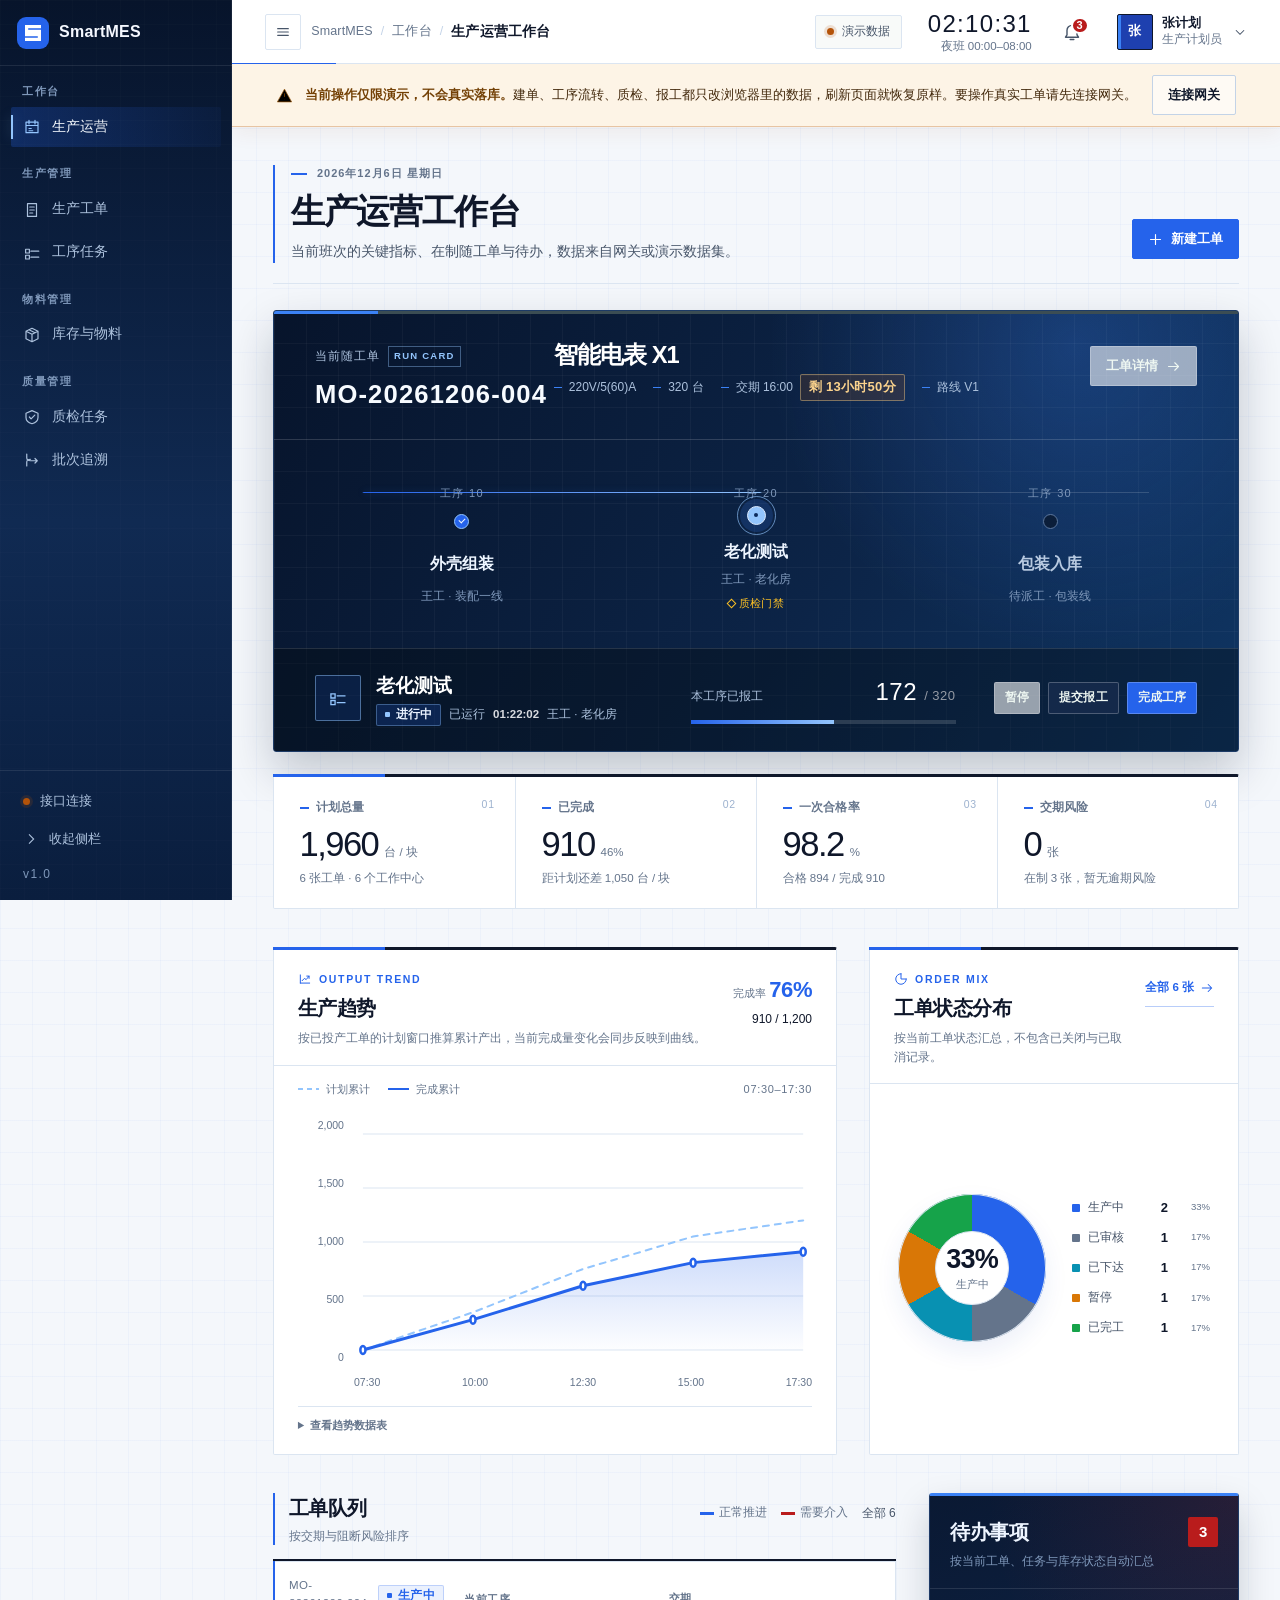
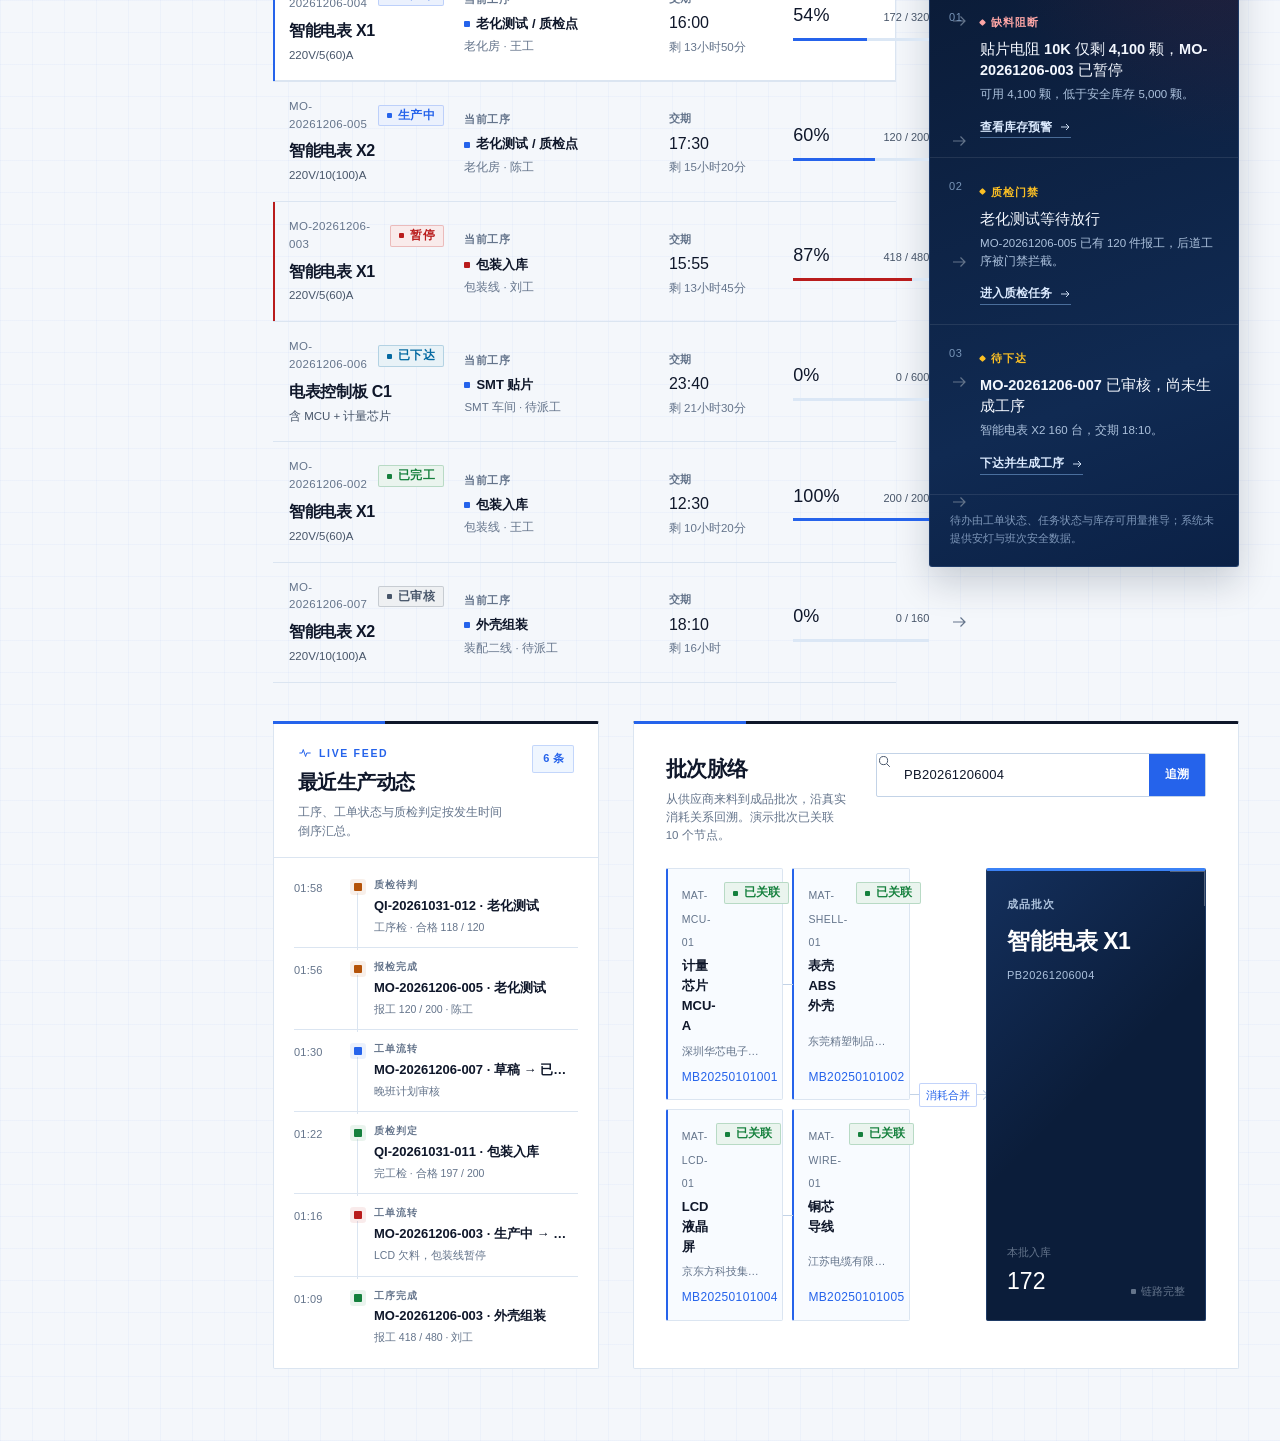
==== commit 3b40af5a: "feat: real order pagination, status-machine actions and detail sub-sections" ====
--- a/smart-gateway/src/main/resources/static/index.html
+++ b/smart-gateway/src/main/resources/static/index.html
@@ -3,9 +3,9 @@
 <head>
   <meta charset="utf-8">
   <meta name="viewport" content="width=device-width, initial-scale=1">
-  <meta name="theme-color" content="#1e4b41">
-  <meta name="description" content="智能制造生产执行系统工作台：查看今日生产、工单、工序、物料与批次追溯。">
-  <title>智造执行 MES · 今日生产</title>
+  <meta name="theme-color" content="#08152e">
+  <meta name="description" content="SmartMES 生产运营工作台：查看生产指标、工单、工序任务、库存与批次追溯。">
+  <title>SmartMES · 生产运营工作台</title>
   <link rel="icon" href="./favicon.svg" type="image/svg+xml">
   <link rel="stylesheet" href="./styles.css">
 </head>
@@ -52,34 +52,51 @@
     <symbol id="i-menu" viewBox="0 0 24 24">
       <path d="M4 7h16M4 12h16M4 17h16"/>
     </symbol>
+    <symbol id="i-trend" viewBox="0 0 24 24">
+      <path d="M4 19V5M4 19h16M7 15l4-4 3 2 5-6M15 7h4v4"/>
+    </symbol>
+    <symbol id="i-pie" viewBox="0 0 24 24">
+      <path d="M12 3v9h9M12 3a9 9 0 1 0 9 9"/>
+    </symbol>
+    <symbol id="i-activity" viewBox="0 0 24 24">
+      <path d="M3 12h4l2-6 4 12 2-6h6"/>
+    </symbol>
+    <symbol id="i-bell" viewBox="0 0 24 24">
+      <path d="M18 15.5V10a6 6 0 1 0-12 0v5.5L4.2 18.2h15.6zM9.8 21h4.4"/>
+    </symbol>
   </svg>
 
   <div class="app-shell">
     <aside class="rail" aria-label="主导航">
-      <a class="brand" href="#/today" aria-label="智造执行 MES 首页">
+      <a class="brand" href="#/today" aria-label="SmartMES 首页">
         <span class="brand-mark" aria-hidden="true">
-          <svg viewBox="0 0 40 40">
-            <path d="M6 10h11v9H6zM23 10h11v9H23zM6 23h11v7H6zM23 23h11v7H23z"/>
-            <path class="brand-line" d="M17 14.5h6M11.5 19v4M28.5 19v4M17 26.5h6"/>
+          <svg viewBox="0 0 32 32">
+            <path d="M8 8h16v3.2H11.2v1.6H24V24H8v-3.2h12.8v-1.6H8z"/>
           </svg>
         </span>
-        <span class="brand-type"><b>智造执行</b><small>MES</small></span>
+        <span class="brand-type"><b>SmartMES</b></span>
       </a>
 
       <nav class="rail-nav" aria-label="工作台模块">
-        <a href="#/today" data-nav="today"><svg><use href="#i-today"/></svg><span>今日</span></a>
-        <a href="#/orders" data-nav="orders"><svg><use href="#i-orders"/></svg><span>工单</span></a>
-        <a href="#/tasks" data-nav="tasks"><svg><use href="#i-tasks"/></svg><span>工序</span></a>
-        <a href="#/materials" data-nav="materials"><svg><use href="#i-material"/></svg><span>物料</span></a>
-        <a href="#/trace" data-nav="trace"><svg><use href="#i-trace"/></svg><span>追溯</span></a>
-        <a href="#/quality" data-nav="quality"><svg><use href="#i-quality"/></svg><span>质检</span></a>
+        <p class="rail-group">工作台</p>
+        <a href="#/today" data-nav="today"><svg><use href="#i-today"/></svg><span>生产运营</span></a>
+        <p class="rail-group">生产管理</p>
+        <a href="#/orders" data-nav="orders"><svg><use href="#i-orders"/></svg><span>生产工单</span></a>
+        <a href="#/tasks" data-nav="tasks"><svg><use href="#i-tasks"/></svg><span>工序任务</span></a>
+        <p class="rail-group">物料管理</p>
+        <a href="#/materials" data-nav="materials"><svg><use href="#i-material"/></svg><span>库存与物料</span></a>
+        <p class="rail-group">质量管理</p>
+        <a href="#/quality" data-nav="quality"><svg><use href="#i-quality"/></svg><span>质检任务</span></a>
+        <a href="#/trace" data-nav="trace"><svg><use href="#i-trace"/></svg><span>批次追溯</span></a>
       </nav>
 
       <div class="rail-foot">
-        <span class="rail-rule"></span>
         <button class="rail-help" type="button" data-action="open-connection" aria-label="接口连接设置">
           <span class="connection-dot" id="rail-connection-dot"></span>
-          <span>接口</span>
+          <span>接口连接</span>
+        </button>
+        <button class="rail-collapse" type="button" data-action="toggle-rail" aria-label="收起导航栏" aria-expanded="true">
+          <svg><use href="#i-chevron"/></svg><span>收起侧栏</span>
         </button>
         <span class="rail-version">v1.0</span>
       </div>
@@ -87,12 +104,11 @@
 
     <main class="workbench">
       <header class="topbar">
-        <div class="plant">
-          <span class="plant-pin" aria-hidden="true"></span>
-          <div class="plant-copy">
-            <strong>松江一厂</strong>
-            <span>总装车间 / 装配一线</span>
-          </div>
+        <div class="crumbs">
+          <button class="crumbs-toggle" type="button" data-action="toggle-rail" aria-label="展开或收起导航栏">
+            <svg><use href="#i-menu"/></svg>
+          </button>
+          <nav class="crumb-trail" id="crumbs" aria-label="面包屑"></nav>
         </div>
 
         <div class="topbar-meta">
@@ -104,6 +120,21 @@
             <time id="live-clock">--:--:--</time>
             <span id="shift-label">早班 08:00–16:00</span>
           </div>
+          <div class="notice" id="notice-root">
+            <button class="notice-button" id="notice-button" type="button" data-action="toggle-notice"
+                    aria-expanded="false" aria-controls="notice-panel" aria-label="待办提醒">
+              <svg aria-hidden="true"><use href="#i-bell"/></svg>
+              <span class="notice-badge" id="notice-badge" hidden>0</span>
+            </button>
+            <div class="notice-panel" id="notice-panel" role="dialog" aria-label="待办提醒" hidden>
+              <header class="notice-head">
+                <h2>待办提醒</h2>
+                <span class="notice-count" id="notice-count"></span>
+              </header>
+              <div class="notice-list" id="notice-list"></div>
+              <footer class="notice-foot">网关暂无消息接口，提醒由工单、任务与库存状态实时推导。</footer>
+            </div>
+          </div>
           <button class="account" id="account-button" type="button" aria-haspopup="menu" aria-expanded="false">
             <span class="account-avatar" aria-hidden="true">张</span>
             <span class="account-copy"><b id="account-name">张计划</b><small id="account-role">生产计划员</small></span>
@@ -112,16 +143,35 @@
         </div>
       </header>
 
+      <div class="demo-notice" id="demo-notice" role="status" hidden>
+        <svg aria-hidden="true"><use href="#i-alert"/></svg>
+        <p><b>当前操作仅限演示，不会真实落库。</b>建单、工序流转、质检、报工都只改浏览器里的数据，刷新页面就恢复原样。要操作真实工单请先连接网关。</p>
+        <button class="button demo-notice-button" type="button" data-action="open-connection">连接网关</button>
+      </div>
+
       <div id="app" class="view" tabindex="-1"></div>
     </main>
 
     <nav class="mobile-nav" aria-label="移动端导航">
-      <a href="#/today" data-nav="today"><svg><use href="#i-today"/></svg><span>今日</span></a>
+      <a href="#/today" data-nav="today"><svg><use href="#i-today"/></svg><span>工作台</span></a>
       <a href="#/orders" data-nav="orders"><svg><use href="#i-orders"/></svg><span>工单</span></a>
       <a href="#/tasks" data-nav="tasks"><svg><use href="#i-tasks"/></svg><span>工序</span></a>
       <a href="#/materials" data-nav="materials"><svg><use href="#i-material"/></svg><span>物料</span></a>
-      <a href="#/trace" data-nav="trace"><svg><use href="#i-trace"/></svg><span>追溯</span></a>
-      <a href="#/quality" data-nav="quality"><svg><use href="#i-quality"/></svg><span>质检</span></a>
+      <button class="mobile-more-trigger" id="mobile-more-button" type="button" data-action="toggle-mobile-more" aria-expanded="false" aria-controls="mobile-more-menu">
+        <svg aria-hidden="true"><use href="#i-menu"/></svg>
+        <span>更多</span>
+      </button>
+    </nav>
+
+    <nav class="mobile-more-menu" id="mobile-more-menu" aria-label="更多模块" hidden>
+      <a href="#/trace" data-nav="trace">
+        <svg aria-hidden="true"><use href="#i-trace"/></svg>
+        <span><b>批次追溯</b><small>从成品回看原料与工序</small></span>
+      </a>
+      <a href="#/quality" data-nav="quality">
+        <svg aria-hidden="true"><use href="#i-quality"/></svg>
+        <span><b>质检任务</b><small>判定放行或退回返工</small></span>
+      </a>
     </nav>
   </div>
 
--- a/smart-gateway/src/main/resources/static/styles.css
+++ b/smart-gateway/src/main/resources/static/styles.css
@@ -1,25 +1,61 @@
 :root {
-  --board: #e6eae4;
-  --paper: #f6f7f1;
-  --paper-deep: #eef1ea;
-  --ink: #17241f;
-  --muted: #66736c;
-  --muted-2: #87938c;
-  --forest: #1e4b41;
-  --forest-deep: #12372f;
-  --forest-soft: #2d6256;
-  --signal: #d64b2b;
-  --signal-soft: #f2d5cc;
-  --caution: #bd8a23;
-  --caution-soft: #efe4c8;
-  --line: #c8d0c9;
-  --line-strong: #9caaa1;
-  --white: #fbfcf7;
-  --shadow: 0 24px 70px rgba(23, 36, 31, 0.18);
+  /* 表面 */
+  --board: #f4f7fb;
+  --paper: #ffffff;
+  --paper-deep: #f7f9fc;
+  --white: #ffffff;
+  --surface-hover: #f0f5ff;
+
+  /* 主操作色 */
+  --primary: #1677ff;
+  --primary-hover: #4096ff;
+  --primary-active: #0958d6;
+  --primary-soft: #e6f4ff;
+  --primary-border: #91caff;
+
+  /* 深色导航面 */
+  --forest: #17243a;
+  --forest-deep: #0e1a2b;
+  --forest-soft: #23344f;
+
+  /* 浅色面文字 */
+  --ink: #1f2937;
+  --muted: #667085;
+  --muted-2: #98a2b3;
+
+  /* 深色面文字梯度（0 最亮） */
+  --on-dark-0: #eaf0f8;
+  --on-dark-1: #c6d3e4;
+  --on-dark-2: #97a9c2;
+  --on-dark-3: #6d809b;
+
+  /* 语义色：颜色不作为唯一提示，均配套文字 */
+  --success: #16a34a;
+  --success-soft: #dcfce7;
+  --caution: #dc6803;
+  --caution-soft: #fef0c7;
+  --signal: #d92d20;
+  --signal-soft: #fee4e2;
+
+  --line: #e4e7ec;
+  --line-strong: #cfd6e0;
+  --shadow: 0 1px 2px rgba(16, 24, 40, 0.06), 0 6px 16px rgba(16, 24, 40, 0.06);
+  --shadow-pop: 0 12px 32px rgba(16, 24, 40, 0.16);
+
+  /* 圆角与间距阶梯 */
+  --radius: 8px;
+  --radius-sm: 6px;
+  --sp-1: 4px;
+  --sp-2: 8px;
+  --sp-3: 12px;
+  --sp-4: 16px;
+  --sp-6: 24px;
+
   --font-sans: "HarmonyOS Sans SC", "MiSans", "Source Han Sans SC", "Noto Sans CJK SC", "Microsoft YaHei", sans-serif;
   --font-num: "Bahnschrift SemiCondensed", "Bahnschrift", "DIN Alternate", "Arial Narrow", sans-serif;
-  --rail-width: 82px;
-  --topbar-height: 76px;
+  --rail-width: 220px;
+  --rail-collapsed: 64px;
+  --topbar-height: 64px;
   --page-width: 1540px;
   --ease-out: cubic-bezier(0.2, 0.8, 0.2, 1);
 }
@@ -29,33 +65,14 @@
 }
 
 html {
-  min-width: 320px;
-  background: var(--forest-deep);
-}
+  min-width: 320px;}
 
 body {
   margin: 0;
   min-height: 100vh;
-  color: var(--ink);
   background: var(--board);
-  font-family: var(--font-sans);
-  font-size: 15px;
-  line-height: 1.5;
   -webkit-font-smoothing: antialiased;
-  text-rendering: optimizeLegibility;
-}
-
-body::before {
-  position: fixed;
-  inset: 0;
-  z-index: -1;
-  content: "";
-  pointer-events: none;
-  background-image:
-    linear-gradient(rgba(30, 75, 65, 0.035) 1px, transparent 1px),
-    linear-gradient(90deg, rgba(30, 75, 65, 0.035) 1px, transparent 1px);
-  background-size: 24px 24px;
-}
+  text-rendering: optimizeLegibility;}
 
 button,
 input,
@@ -82,20 +99,10 @@
   display: block;
 }
 
-::selection {
-  color: var(--white);
-  background: var(--forest);
-}
-
-:focus-visible {
-  outline: 2px solid var(--signal);
-  outline-offset: 3px;
-}
-
 .skip-link {
   position: fixed;
   top: 10px;
-  left: 96px;
+  left: calc(var(--rail-width) + 18px);
   z-index: 1000;
   padding: 10px 14px;
   color: var(--white);
@@ -123,71 +130,40 @@
   inset: 0 auto 0 0;
   z-index: 30;
   display: flex;
-  width: var(--rail-width);
   flex-direction: column;
+  color: var(--on-dark-2);
+  transition: width 180ms var(--ease-out);}
+
+.brand {
+  display: flex;
+  width: 100%;
+  flex: none;
   align-items: center;
-  color: #dce5dd;
-  background:
-    linear-gradient(180deg, rgba(255, 255, 255, 0.035), transparent 26%),
-    var(--forest-deep);
-  border-right: 1px solid rgba(255, 255, 255, 0.08);
-}
-
-.brand {
-  display: flex;
-  width: 100%;
-  min-height: 146px;
-  flex-direction: column;
-  align-items: center;
-  justify-content: center;
-  gap: 13px;
-  border-bottom: 1px solid rgba(255, 255, 255, 0.1);
-}
+  gap: 10px;
+  padding: 0 16px;}
 
 .brand-mark {
   display: grid;
-  width: 42px;
-  height: 42px;
-  place-items: center;
-  color: var(--forest-deep);
-  background: var(--paper);
-}
+  flex: none;
+  place-items: center;}
 
 .brand-mark svg {
-  width: 34px;
-  height: 34px;
+  width: 32px;
+  height: 32px;
 }
 
 .brand-mark path {
   fill: currentColor;
 }
 
-.brand-mark .brand-line {
-  fill: none;
-  stroke: var(--paper);
-  stroke-width: 1.6;
-}
-
 .brand-type {
   display: flex;
+  min-width: 0;
   align-items: baseline;
-  gap: 4px;
-  color: #edf2eb;
-  font-size: 12px;
-  letter-spacing: 0.14em;
-  writing-mode: vertical-rl;
-}
-
-.brand-type b {
-  font-weight: 600;
-}
-
-.brand-type small {
-  color: #91a89d;
-  font-family: var(--font-num);
-  font-size: 10px;
-  letter-spacing: 0.2em;
-}
+  gap: 5px;
+  color: var(--on-dark-0);
+  letter-spacing: 0.01em;
+  white-space: nowrap;}
 
 .rail-nav {
   display: flex;
@@ -195,50 +171,23 @@
   flex: 1;
   flex-direction: column;
   align-items: stretch;
-  padding: 18px 9px;
-  gap: 5px;
+  overflow-y: auto;}
+
+.rail-group:first-child {
+  margin-top: 2px;
 }
 
 .rail-nav a {
   position: relative;
   display: flex;
-  min-height: 58px;
-  flex-direction: column;
   align-items: center;
-  justify-content: center;
-  gap: 5px;
-  color: #90a79e;
-  border: 1px solid transparent;
-  transition: color 180ms ease, background-color 180ms ease, border-color 180ms ease;
-}
-
-.rail-nav a::before {
-  position: absolute;
-  inset: 12px auto 12px -9px;
-  width: 3px;
-  content: "";
-  background: transparent;
-}
-
-.rail-nav a:hover {
-  color: #eef3ed;
-  background: rgba(255, 255, 255, 0.045);
-}
-
-.rail-nav a.is-active {
-  color: var(--white);
-  background: rgba(255, 255, 255, 0.07);
-  border-color: rgba(255, 255, 255, 0.07);
-}
-
-.rail-nav a.is-active::before {
-  background: var(--signal);
-}
+  white-space: nowrap;}
 
 .rail-nav svg,
 .mobile-nav svg {
-  width: 20px;
-  height: 20px;
+  width: 18px;
+  height: 18px;
+  flex: none;
   fill: none;
   stroke: currentColor;
   stroke-width: 1.6;
@@ -246,68 +195,87 @@
   stroke-linejoin: round;
 }
 
-.rail-nav span {
-  font-size: 11px;
-  letter-spacing: 0.06em;
-}
-
 .rail-foot {
   display: flex;
   width: 100%;
+  flex: none;
   flex-direction: column;
+  align-items: stretch;
+  gap: 2px;
+  color: var(--on-dark-3);
+  border-top: 1px solid rgba(255, 255, 255, 0.08);}
+
+.rail-help,
+.rail-collapse {
+  display: flex;
   align-items: center;
-  padding: 13px 0 20px;
-  gap: 12px;
-  color: #789087;
-}
-
-.rail-rule {
-  width: 28px;
-  height: 1px;
-  background: rgba(255, 255, 255, 0.15);
-}
-
-.rail-help {
-  display: flex;
-  padding: 0;
-  flex-direction: column;
-  align-items: center;
-  gap: 5px;
-  color: inherit;
+  gap: 10px;
+  padding: 0 10px;
+  color: var(--on-dark-2);
   background: none;
   border: 0;
   cursor: pointer;
-  font-size: 10px;
-}
-
-.rail-help:hover {
-  color: var(--white);
-}
-
-.connection-dot {
-  display: inline-block;
-  width: 7px;
-  height: 7px;
-  flex: 0 0 auto;
-  background: var(--caution);
-  border-radius: 50%;
-  box-shadow: 0 0 0 3px rgba(189, 138, 35, 0.15);
-}
-
-.is-live .connection-dot {
-  background: #67b58f;
-  box-shadow: 0 0 0 3px rgba(103, 181, 143, 0.16);
+  white-space: nowrap;}
+
+.rail-help:hover,
+.rail-collapse:hover {
+  color: var(--on-dark-0);
+  background: rgba(255, 255, 255, 0.06);
+}
+
+.rail-collapse svg {
+  width: 16px;
+  height: 16px;
+  fill: none;
+  stroke: currentColor;
+  stroke-width: 1.6;
+  transition: transform 180ms var(--ease-out);
 }
 
 .rail-version {
+  padding: 6px 10px 0;
   font-family: var(--font-num);
-  font-size: 10px;
+  font-size: 12px;
   letter-spacing: 0.12em;
+}
+
+body.rail-collapsed .rail {
+  width: var(--rail-collapsed);
+}
+
+body.rail-collapsed .brand {
+  justify-content: center;
+  padding: 0;
+}
+
+body.rail-collapsed .brand-type,
+body.rail-collapsed .rail-group,
+body.rail-collapsed .rail-nav a span,
+body.rail-collapsed .rail-help > span:not(.connection-dot),
+body.rail-collapsed .rail-collapse span,
+body.rail-collapsed .rail-version {
+  display: none;
+}
+
+body.rail-collapsed .rail-nav a,
+body.rail-collapsed .rail-help,
+body.rail-collapsed .rail-collapse {
+  justify-content: center;
+  padding: 0;
+}
+
+body.rail-collapsed .rail-collapse svg {
+  transform: rotate(180deg);
 }
 
 .workbench {
   min-height: 100vh;
   margin-left: var(--rail-width);
+  transition: margin-left 180ms var(--ease-out);
+}
+
+body.rail-collapsed .workbench {
+  margin-left: var(--rail-collapsed);
 }
 
 .topbar {
@@ -318,85 +286,64 @@
   min-height: var(--topbar-height);
   align-items: center;
   justify-content: space-between;
-  padding: 0 clamp(20px, 3.4vw, 54px);
-  background: rgba(230, 234, 228, 0.92);
-  border-bottom: 1px solid var(--line);
-  backdrop-filter: blur(14px);
-}
-
-.plant {
-  display: flex;
+  gap: 16px;
+  padding: 0 clamp(16px, 2.6vw, 32px);}
+
+.crumbs {
+  display: flex;
+  min-width: 0;
   align-items: center;
-  gap: 14px;
-}
-
-.plant-pin {
-  position: relative;
+  gap: 10px;
+}
+
+.crumbs-toggle {
   display: grid;
-  width: 31px;
-  height: 31px;
+  flex: none;
   place-items: center;
-  background: var(--forest);
-}
-
-.plant-pin::before,
-.plant-pin::after {
-  position: absolute;
-  content: "";
-  background: var(--paper);
-}
-
-.plant-pin::before {
-  width: 11px;
-  height: 2px;
-}
-
-.plant-pin::after {
-  width: 2px;
-  height: 11px;
-}
-
-.plant-copy {
-  display: flex;
-  flex-direction: column;
-  line-height: 1.25;
-}
-
-.plant-copy strong {
-  font-size: 15px;
-  font-weight: 650;
-  letter-spacing: 0.04em;
-}
-
-.plant-copy span {
-  margin-top: 3px;
   color: var(--muted);
-  font-size: 11px;
-  letter-spacing: 0.04em;
+  border: 1px solid var(--line);
+  cursor: pointer;}
+
+.crumbs-toggle svg {
+  width: 16px;
+  height: 16px;
+  fill: none;
+  stroke: currentColor;
+  stroke-width: 1.7;
+  stroke-linecap: round;
+}
+
+.crumb-trail {
+  display: flex;
+  min-width: 0;
+  align-items: center;
+  gap: 8px;
+  white-space: nowrap;}
+
+.crumb-trail .crumb-current {
+  color: var(--ink);}
+
+.crumb-trail .crumb-sep {
+  color: var(--line-strong);
 }
 
 .topbar-meta {
   display: flex;
   align-items: center;
-  gap: clamp(14px, 2vw, 26px);
-}
+  gap: clamp(12px, 1.8vw, 22px);
+}
+
+.connection-dot {
+  display: inline-block;
+  flex: 0 0 auto;
+  border-radius: 50%;}
 
 .connection-pill {
   display: inline-flex;
   align-items: center;
   gap: 8px;
-  padding: 7px 10px;
-  color: var(--muted);
-  background: rgba(246, 247, 241, 0.68);
   border: 1px solid var(--line);
-  cursor: pointer;
-  font-size: 11px;
-}
-
-.connection-pill:hover {
-  color: var(--ink);
-  border-color: var(--line-strong);
-}
+  cursor: pointer;}
 
 .shift-clock {
   display: flex;
@@ -408,16 +355,10 @@
 
 .shift-clock time {
   font-family: var(--font-num);
-  font-size: 22px;
-  font-variant-numeric: tabular-nums;
-  letter-spacing: 0.04em;
-}
+  font-variant-numeric: tabular-nums;}
 
 .shift-clock span {
-  margin-top: 3px;
-  color: var(--muted);
-  font-size: 10px;
-}
+  margin-top: 3px;}
 
 .account {
   display: flex;
@@ -431,14 +372,9 @@
 
 .account-avatar {
   display: grid;
-  width: 34px;
-  height: 34px;
   place-items: center;
-  color: var(--paper);
-  background: var(--forest);
   font-size: 13px;
-  font-weight: 600;
-}
+  font-weight: 600;}
 
 .account-copy {
   display: flex;
@@ -448,16 +384,8 @@
   line-height: 1.2;
 }
 
-.account-copy b {
-  font-size: 12px;
-  font-weight: 600;
-}
-
 .account-copy small {
-  margin-top: 2px;
-  color: var(--muted);
-  font-size: 10px;
-}
+  margin-top: 2px;}
 
 .account > svg {
   width: 14px;
@@ -468,11 +396,264 @@
   transform: rotate(90deg);
 }
 
+.notice {
+  position: relative;
+}
+
+.notice-button {
+  position: relative;
+  display: grid;
+  width: 36px;
+  height: 36px;
+  place-items: center;
+  color: var(--muted);
+  background: none;
+  border: 1px solid transparent;
+  border-radius: var(--radius-sm);
+  cursor: pointer;
+  transition: color 160ms ease, background-color 160ms ease, border-color 160ms ease;
+}
+
+.notice-button:hover,
+.notice-button.is-open {
+  color: var(--primary);
+  background: var(--primary-soft);
+  border-color: var(--primary-border);
+}
+
+.notice-button svg {
+  width: 20px;
+  height: 20px;
+  fill: none;
+  stroke: currentColor;
+  stroke-width: 1.7;
+  stroke-linecap: round;
+  stroke-linejoin: round;
+}
+
+.notice-badge {
+  position: absolute;
+  top: 2px;
+  right: 0;
+  min-width: 17px;
+  height: 17px;
+  padding: 0 4px;
+  color: var(--white);
+  background: var(--signal);
+  border: 2px solid var(--paper);
+  border-radius: 9px;
+  font-family: var(--font-num);
+  font-size: 11px;
+  font-weight: 600;
+  line-height: 13px;
+}
+
+.notice-badge[hidden] {
+  display: none;
+}
+
+.notice-panel {
+  position: absolute;
+  top: calc(100% + 10px);
+  right: 0;
+  z-index: 45;
+  width: 348px;
+  max-width: calc(100vw - 32px);
+  overflow: hidden;
+  background: var(--white);
+  border: 1px solid var(--line);
+  border-radius: var(--radius);
+  box-shadow: var(--shadow-pop);
+}
+
+.notice-panel[hidden] {
+  display: none;
+}
+
+.notice-head {
+  display: flex;
+  align-items: center;
+  justify-content: space-between;
+  gap: 10px;
+  padding: 13px 16px;
+  border-bottom: 1px solid var(--line);
+}
+
+.notice-head h2 {
+  margin: 0;
+  color: var(--ink);
+  font-size: 14px;
+  font-weight: 620;
+}
+
+.notice-count {
+  color: var(--muted);
+  font-family: var(--font-num);
+  font-size: 12px;
+}
+
+.notice-list {
+  max-height: 342px;
+  overflow-y: auto;
+}
+
+.notice-item {
+  display: grid;
+  grid-template-columns: 62px minmax(0, 1fr) 14px;
+  align-items: start;
+  gap: 11px;
+  padding: 13px 16px;
+  border-bottom: 1px solid var(--line);
+  transition: background-color 140ms ease;
+}
+
+.notice-item:hover {
+  background: var(--surface-hover);
+}
+
+.notice-item:last-child {
+  border-bottom: 0;
+}
+
+.notice-tag {
+  padding: 3px 0;
+  color: var(--muted);
+  background: var(--paper-deep);
+  border: 1px solid var(--line);
+  border-radius: 4px;
+  font-size: 11px;
+  text-align: center;
+}
+
+.notice-tag.is-urgent {
+  color: #a1190f;
+  background: var(--signal-soft);
+  border-color: rgba(217, 45, 32, 0.32);
+}
+
+.notice-copy {
+  display: flex;
+  min-width: 0;
+  flex-direction: column;
+  gap: 3px;
+}
+
+.notice-copy strong {
+  color: var(--ink);
+  font-size: 13px;
+  font-weight: 600;
+  line-height: 1.4;
+}
+
+.notice-copy small {
+  color: var(--muted);
+  font-size: 12px;
+  line-height: 1.5;
+}
+
+.notice-arrow {
+  width: 14px;
+  height: 14px;
+  margin-top: 3px;
+  fill: none;
+  stroke: var(--muted-2);
+  stroke-width: 1.8;
+  stroke-linecap: round;
+  stroke-linejoin: round;
+}
+
+.notice-empty {
+  padding: 26px 16px;
+  color: var(--muted);
+  font-size: 13px;
+  text-align: center;
+}
+
+.notice-foot {
+  padding: 10px 16px;
+  color: var(--muted);
+  background: var(--paper-deep);
+  border-top: 1px solid var(--line);
+  font-size: 11px;
+  line-height: 1.6;
+}
+
 .view {
   width: min(100%, var(--page-width));
   min-height: calc(100vh - var(--topbar-height));
-  margin: 0 auto;
-  padding: clamp(24px, 3.2vw, 46px) clamp(20px, 3.4vw, 54px) 64px;
+  margin: 0 auto;}
+
+.demo-notice {
+  position: sticky;
+  top: var(--topbar-height);
+  z-index: 19;
+  display: flex;
+  flex-wrap: wrap;
+  align-items: center;
+  gap: 12px;
+  padding: 11px clamp(20px, 3.4vw, 54px);
+  background: var(--caution-soft);
+  border-bottom: 1px solid rgba(220, 104, 3, 0.4);
+}
+
+.demo-notice[hidden] {
+  display: none;
+}
+
+.demo-notice svg {
+  flex: none;
+  width: 17px;
+  height: 17px;
+  stroke: #945206;
+}
+
+.demo-notice p {
+  flex: 1;
+  min-width: 0;
+  margin: 0;
+  line-height: 1.5;}
+
+.demo-notice b {
+  color: #734005;
+}
+
+.demo-notice-button {
+  flex: none;
+  min-height: 30px;
+  padding: 5px 12px;
+  background: var(--white);
+  border-color: #945206;
+  color: #734005;
+}
+
+.demo-notice-button:hover {
+  background: var(--forest-deep);
+  border-color: var(--forest-deep);
+  color: var(--white);
+}
+
+.mock-notice {
+  display: flex;
+  align-items: center;
+  gap: 8px;
+  margin: 0 0 18px;
+  padding: 9px 12px;
+  color: #734005;
+  background: var(--caution-soft);
+  border: 1px dashed rgba(220, 104, 3, 0.5);
+  border-radius: var(--radius-sm);
+  font-size: 12px;
+}
+
+.mock-notice svg {
+  width: 15px;
+  height: 15px;
+  flex: none;
+  fill: none;
+  stroke: var(--caution);
+  stroke-width: 1.7;
+  stroke-linecap: round;
+  stroke-linejoin: round;
 }
 
 .mobile-nav {
@@ -481,26 +662,13 @@
 
 .button {
   display: inline-flex;
-  min-height: 38px;
   align-items: center;
   justify-content: center;
   gap: 8px;
-  padding: 8px 15px;
-  color: var(--ink);
-  background: transparent;
   border: 1px solid var(--line-strong);
-  border-radius: 2px;
   cursor: pointer;
-  font-size: 12px;
-  font-weight: 600;
   line-height: 1;
-  transition: background-color 160ms ease, border-color 160ms ease, color 160ms ease;
-}
-
-.button:hover {
-  background: var(--paper);
-  border-color: var(--ink);
-}
+  transition: background-color 160ms ease, border-color 160ms ease, color 160ms ease;}
 
 .button:disabled {
   opacity: 0.42;
@@ -508,52 +676,17 @@
   pointer-events: none;
 }
 
-.button.primary {
-  color: var(--white);
-  background: var(--signal);
-  border-color: var(--signal);
-}
-
-.button.primary:hover {
-  background: #bd3e20;
-  border-color: #bd3e20;
-}
-
 .button.dark {
-  color: var(--paper);
-  background: var(--forest);
-  border-color: var(--forest);
-}
-
-.button.dark:hover {
-  background: var(--forest-deep);
-  border-color: var(--forest-deep);
-}
+  color: var(--paper);}
 
 .button.ghost-light {
-  color: #e7eee7;
+  color: #e8eaed;
   border-color: rgba(255, 255, 255, 0.28);
 }
 
 .button.ghost-light:hover {
   background: rgba(255, 255, 255, 0.08);
   border-color: rgba(255, 255, 255, 0.55);
-}
-
-.button.danger {
-  color: var(--signal);
-  border-color: rgba(214, 75, 43, 0.45);
-}
-
-.button.danger:hover {
-  background: rgba(214, 75, 43, 0.06);
-  border-color: var(--signal);
-}
-
-.button.small {
-  min-height: 30px;
-  padding: 6px 10px;
-  font-size: 11px;
 }
 
 .button svg {
@@ -568,20 +701,14 @@
 
 .icon-button {
   display: grid;
-  width: 36px;
-  height: 36px;
   place-items: center;
   color: var(--muted);
   background: transparent;
   border: 1px solid var(--line);
-  border-radius: 0;
-  cursor: pointer;
-}
+  cursor: pointer;}
 
 .icon-button:hover {
-  color: var(--ink);
-  background: var(--paper-deep);
-}
+  background: var(--paper-deep);}
 
 .icon-button svg {
   width: 17px;
@@ -597,33 +724,14 @@
   --tone: var(--muted);
   display: inline-flex;
   align-items: center;
-  gap: 6px;
-  padding: 4px 7px;
   color: var(--tone);
-  background: color-mix(in srgb, var(--tone) 8%, transparent);
   border: 1px solid color-mix(in srgb, var(--tone) 23%, transparent);
-  border-radius: 2px;
-  font-size: 10px;
-  font-weight: 600;
   line-height: 1;
-  white-space: nowrap;
-}
+  white-space: nowrap;}
 
 .status-pill::before {
-  width: 5px;
-  height: 5px;
   content: "";
-  background: currentColor;
-  border-radius: 50%;
-}
-
-.tone-active { --tone: var(--forest-soft); }
-.tone-warning { --tone: var(--signal); }
-.tone-caution { --tone: var(--caution); }
-.tone-success { --tone: #3d765c; }
-.tone-steel { --tone: #65736c; }
-.tone-blue { --tone: #52747b; }
-.tone-neutral { --tone: #7c8781; }
+  background: currentColor;}
 
 .muted {
   color: var(--muted);
@@ -642,24 +750,15 @@
 }
 
 .section-title h2 {
-  margin: 0;
-  font-size: 21px;
-  font-weight: 650;
-  letter-spacing: -0.015em;
-}
+  margin: 0;}
 
 .section-title p {
-  margin: 4px 0 0;
-  color: var(--muted);
-  font-size: 12px;
-}
+  margin: 4px 0 0;}
 
 .section-title .count {
   color: var(--muted);
   font-family: var(--font-num);
-  font-size: 13px;
-  font-variant-numeric: tabular-nums;
-}
+  font-variant-numeric: tabular-nums;}
 
 .empty-state {
   display: grid;
@@ -669,6 +768,7 @@
   color: var(--muted);
   background: var(--paper);
   border: 1px dashed var(--line-strong);
+  border-radius: var(--radius);
   text-align: center;
 }
 
@@ -682,6 +782,7 @@
   color: var(--ink);
   background: var(--paper);
   border: 2px solid var(--signal);
+  border-radius: var(--radius);
 }
 
 .sr-only {
@@ -714,35 +815,18 @@
   align-items: center;
   gap: 10px;
   margin: 0 0 9px;
-  color: var(--muted);
   font-family: var(--font-num);
-  font-size: 12px;
-  font-variant-numeric: tabular-nums;
-  letter-spacing: 0.06em;
-}
+  font-variant-numeric: tabular-nums;}
 
 .date-line::before {
-  width: 22px;
-  height: 2px;
-  content: "";
-  background: var(--signal);
-}
+  content: "";}
 
 .page-head h1 {
   margin: 0;
-  font-size: clamp(38px, 4.8vw, 68px);
-  font-weight: 680;
-  line-height: 0.98;
-  letter-spacing: -0.055em;
-}
+  color: var(--ink);}
 
 .page-head .lede {
-  max-width: 570px;
-  margin: 13px 0 0;
-  color: var(--muted);
-  font-size: 13px;
-  line-height: 1.7;
-}
+  margin: 13px 0 0;}
 
 .page-actions {
   display: flex;
@@ -757,37 +841,18 @@
 .traveler {
   position: relative;
   overflow: hidden;
-  color: #eaf0e9;
-  background:
-    linear-gradient(90deg, rgba(255, 255, 255, 0.045) 1px, transparent 1px),
-    linear-gradient(rgba(255, 255, 255, 0.045) 1px, transparent 1px),
-    linear-gradient(124deg, var(--forest-deep), var(--forest) 58%, #28594e);
-  background-size: 56px 56px, 56px 56px, auto;
-  box-shadow: 0 1px 0 rgba(255, 255, 255, 0.12) inset;
-}
-
-.traveler::after {
-  position: absolute;
-  top: -45%;
-  right: -10%;
-  width: 360px;
-  height: 360px;
-  content: "";
-  pointer-events: none;
-  border: 1px solid rgba(255, 255, 255, 0.1);
-  border-radius: 50%;
+  color: var(--on-dark-0);
+  background: linear-gradient(120deg, var(--forest-deep), var(--forest) 62%, #23395d);
+  border-radius: var(--radius);
+  box-shadow: var(--shadow);
 }
 
 .traveler-head {
   position: relative;
   z-index: 1;
   display: grid;
-  grid-template-columns: minmax(160px, 0.68fr) minmax(280px, 1.7fr) auto;
-  gap: clamp(20px, 3.4vw, 52px);
   align-items: start;
-  padding: clamp(22px, 2.8vw, 34px) clamp(22px, 3.3vw, 42px) 22px;
-  border-bottom: 1px solid rgba(255, 255, 255, 0.14);
-}
+  border-bottom: 1px solid rgba(255, 255, 255, 0.14);}
 
 .traveler-id {
   display: flex;
@@ -795,37 +860,18 @@
   gap: 8px;
 }
 
-.traveler-id span {
-  color: #a8beb4;
-  font-size: 10px;
-  letter-spacing: 0.12em;
-}
-
 .traveler-id strong {
   font-family: var(--font-num);
-  font-size: clamp(19px, 2vw, 25px);
-  font-weight: 500;
-  letter-spacing: 0.04em;
-  white-space: nowrap;
-}
+  white-space: nowrap;}
 
 .traveler-product h2 {
-  margin: -4px 0 5px;
-  color: var(--white);
-  font-size: clamp(27px, 3.2vw, 43px);
-  font-weight: 650;
-  line-height: 1.08;
-  letter-spacing: -0.035em;
-}
+  margin: -2px 0 5px;
+  color: var(--white);}
 
 .traveler-product p {
   display: flex;
   flex-wrap: wrap;
-  gap: 6px 18px;
-  margin: 0;
-  color: #a9beb5;
-  font-size: 12px;
-}
+  margin: 0;}
 
 .traveler-product p span {
   display: inline-flex;
@@ -834,44 +880,36 @@
 }
 
 .traveler-product p span::before {
-  width: 3px;
-  height: 3px;
-  content: "";
-  background: #6c9183;
-}
+  content: "";}
+
+.traveler-product .due-count {
+  padding: 2px 8px 3px;
+  border: 1px solid rgba(250, 157, 50, 0.45);
+  font-family: var(--font-num);
+  font-weight: 700;
+  font-variant-numeric: tabular-nums;
+  letter-spacing: 0.02em;}
 
 .route-zone {
   position: relative;
-  z-index: 1;
-  padding: 29px clamp(22px, 3.3vw, 42px) 34px;
-}
+  z-index: 1;}
 
 .route-track-wrap {
-  position: relative;
-  padding-top: 14px;
-}
+  position: relative;}
 
 .route-line,
 .route-progress {
   position: absolute;
-  top: 20px;
   right: 5.5%;
   left: 5.5%;
-  height: 1px;
-}
-
-.route-line {
-  background: rgba(255, 255, 255, 0.2);
-}
+  height: 1px;}
 
 .route-progress {
   right: auto;
   width: 89%;
-  background: #d7e1d8;
   transform: scaleX(var(--route-progress, 0));
   transform-origin: left center;
-  animation: route-grow 950ms var(--ease-out) both;
-}
+  animation: route-grow 950ms var(--ease-out) both;}
 
 .route-stations {
   position: relative;
@@ -884,12 +922,10 @@
   display: grid;
   justify-items: center;
   padding: 0 12px;
-  color: #91a89f;
   background: transparent;
   border: 0;
   cursor: pointer;
-  text-align: center;
-}
+  text-align: center;}
 
 .route-station:hover .station-name {
   color: var(--white);
@@ -899,20 +935,11 @@
   position: relative;
   z-index: 2;
   display: grid;
-  width: 14px;
-  height: 14px;
   margin-bottom: 17px;
   place-items: center;
-  background: var(--forest);
-  border: 1px solid #7e9b8f;
+  border: 1px solid #848b95;
   border-radius: 50%;
-  transition: border-color 180ms ease, background-color 180ms ease, transform 180ms ease;
-}
-
-.route-station.is-done .station-node {
-  background: #dce6de;
-  border-color: #dce6de;
-}
+  transition: border-color 180ms ease, background-color 180ms ease, transform 180ms ease;}
 
 .route-station.is-done .station-node::after {
   width: 5px;
@@ -923,68 +950,37 @@
   transform: translateY(-1px) rotate(-45deg);
 }
 
-.route-station.is-current .station-node {
-  width: 18px;
-  height: 18px;
-  margin-top: -2px;
-  margin-bottom: 15px;
-  background: var(--signal);
-  border-color: #f08b71;
-  box-shadow: 0 0 0 6px rgba(214, 75, 43, 0.18);
-}
-
 .route-station.is-current .station-node::before {
   position: absolute;
-  inset: -10px;
   content: "";
-  border: 1px solid rgba(240, 139, 113, 0.55);
+  border: 1px solid rgba(252, 119, 99, 0.55);
   border-radius: 50%;
-  animation: beacon 2.4s ease-out infinite;
-}
+  animation: beacon 2.4s ease-out infinite;}
 
 .route-station.is-current .station-node::after {
   width: 4px;
   height: 4px;
   content: "";
-  background: var(--paper);
-  border-radius: 50%;
-}
+  border-radius: 50%;}
 
 .station-step {
   margin-bottom: 6px;
-  color: #78978a;
   font-family: var(--font-num);
-  font-size: 10px;
-  letter-spacing: 0.12em;
-}
+  letter-spacing: 0.12em;}
 
 .station-name {
-  color: #dbe5dd;
-  font-size: clamp(14px, 1.32vw, 18px);
-  font-weight: 570;
   letter-spacing: 0.01em;
-  transition: color 160ms ease;
-}
-
-.route-station:not(.is-done):not(.is-current) .station-name {
-  color: #a8bcb3;
-}
+  transition: color 160ms ease;}
 
 .station-meta {
-  margin-top: 6px;
-  color: #849e93;
-  font-size: 10px;
-}
+  margin-top: 6px;}
 
 .gate-tag {
   display: inline-flex;
   align-items: center;
   gap: 4px;
   margin-top: 7px;
-  color: #d6b66b;
-  font-size: 9px;
-  letter-spacing: 0.04em;
-}
+  letter-spacing: 0.04em;}
 
 .gate-tag::before {
   width: 5px;
@@ -998,13 +994,8 @@
   position: relative;
   z-index: 1;
   display: grid;
-  grid-template-columns: minmax(220px, 1.3fr) minmax(210px, 1fr) auto;
-  gap: clamp(18px, 3vw, 46px);
   align-items: center;
-  padding: 22px clamp(22px, 3.3vw, 42px) 25px;
-  background: rgba(5, 25, 20, 0.25);
-  border-top: 1px solid rgba(255, 255, 255, 0.14);
-}
+  border-top: 1px solid rgba(255, 255, 255, 0.14);}
 
 .focus-task {
   display: flex;
@@ -1014,13 +1005,9 @@
 
 .focus-mark {
   display: grid;
-  width: 44px;
-  height: 44px;
   flex: 0 0 auto;
   place-items: center;
-  color: var(--signal);
-  border: 1px solid rgba(214, 75, 43, 0.5);
-}
+  border: 1px solid rgba(217, 45, 32, 0.5);}
 
 .focus-mark svg {
   width: 20px;
@@ -1036,56 +1023,40 @@
 
 .focus-copy h3 {
   margin: 0;
-  color: var(--white);
-  font-size: 18px;
-  font-weight: 620;
-}
+  color: var(--white);}
 
 .focus-copy p {
   display: flex;
   flex-wrap: wrap;
   align-items: center;
   gap: 4px 8px;
-  margin: 4px 0 0;
-  color: #91aa9f;
-  font-size: 11px;
-}
+  margin: 4px 0 0;}
 
 .focus-copy .running-time {
   margin-left: 5px;
-  color: #d6e2da;
+  color: #d8dbe0;
   font-family: var(--font-num);
   font-variant-numeric: tabular-nums;
 }
 
-.focus-copy .status-pill {
-  color: #e8f0e9;
-  background: rgba(255, 255, 255, 0.08);
-  border-color: rgba(255, 255, 255, 0.2);
-}
-
-.focus-copy .status-pill::before {
-  background: #78bb99;
-}
-
 .focus-copy .status-pill.tone-warning {
-  color: #ffb09a;
-  background: rgba(214, 75, 43, 0.12);
-  border-color: rgba(240, 139, 113, 0.35);
+  color: #fab39f;
+  background: rgba(217, 45, 32, 0.12);
+  border-color: rgba(252, 119, 99, 0.35);
 }
 
 .focus-copy .status-pill.tone-warning::before {
-  background: #f08b71;
+  background: #f3896e;
 }
 
 .focus-copy .status-pill.tone-caution {
-  color: #e2c475;
-  background: rgba(189, 138, 35, 0.12);
-  border-color: rgba(214, 182, 107, 0.32);
+  color: #eeb069;
+  background: rgba(220, 104, 3, 0.12);
+  border-color: rgba(250, 173, 20, 0.32);
 }
 
 .focus-copy .status-pill.tone-caution::before {
-  background: #d6b66b;
+  background: #e2a55f;
 }
 
 .qty-meter {
@@ -1096,37 +1067,26 @@
   display: flex;
   align-items: baseline;
   justify-content: space-between;
-  gap: 14px;
-  color: #9db4aa;
-  font-size: 10px;
-}
+  gap: 14px;}
 
 .qty-meter-head strong {
   color: var(--white);
   font-family: var(--font-num);
-  font-size: 22px;
-  font-weight: 450;
   font-variant-numeric: tabular-nums;
-  letter-spacing: 0.02em;
-}
+  letter-spacing: 0.02em;}
 
 .qty-meter-head strong span {
-  color: #90aa9f;
+  color: #959ba5;
   font-size: 13px;
 }
 
 .qty-track {
-  height: 3px;
-  margin-top: 10px;
-  background: rgba(255, 255, 255, 0.16);
-}
+  margin-top: 10px;}
 
 .qty-track span {
   display: block;
   width: var(--value, 0%);
-  height: 100%;
-  background: var(--signal);
-}
+  height: 100%;}
 
 .task-actions {
   display: flex;
@@ -1144,13 +1104,11 @@
   background: var(--paper);
   border-top: 2px solid var(--forest);
   border-bottom: 1px solid var(--line);
+  border-radius: var(--radius);
 }
 
 .metric {
-  position: relative;
-  min-height: 106px;
-  padding: 20px clamp(16px, 2vw, 28px) 18px;
-}
+  position: relative;}
 
 .metric + .metric {
   border-left: 1px solid var(--line);
@@ -1159,48 +1117,20 @@
 .metric-label {
   display: flex;
   align-items: center;
-  gap: 7px;
-  color: var(--muted);
-  font-size: 10px;
-}
+  gap: 7px;}
 
 .metric-label::before {
-  width: 12px;
-  height: 1px;
-  content: "";
-  background: var(--line-strong);
-}
+  content: "";}
 
 .metric-value {
   display: flex;
   align-items: baseline;
   gap: 6px;
-  margin-top: 8px;
-  line-height: 1;
-}
+  line-height: 1;}
 
 .metric-value strong {
   font-family: var(--font-num);
-  font-size: clamp(33px, 3.3vw, 45px);
-  font-weight: 480;
-  font-variant-numeric: tabular-nums;
-  letter-spacing: -0.025em;
-}
-
-.metric-value span {
-  color: var(--muted);
-  font-size: 10px;
-}
-
-.metric-note {
-  margin-top: 8px;
-  color: var(--muted);
-  font-size: 10px;
-}
-
-.metric-note.is-risk {
-  color: var(--signal);
-}
+  font-variant-numeric: tabular-nums;}
 
 /* ========== 今日双栏 ========== */
 
@@ -1215,10 +1145,6 @@
   min-width: 0;
 }
 
-.orders-board .section-title {
-  margin-bottom: 13px;
-}
-
 .orders-board-head {
   display: flex;
   align-items: baseline;
@@ -1229,10 +1155,7 @@
 .board-legend {
   display: flex;
   align-items: center;
-  gap: 14px;
-  color: var(--muted-2);
-  font-size: 10px;
-}
+  gap: 14px;}
 
 .board-legend span {
   display: inline-flex;
@@ -1241,55 +1164,24 @@
 }
 
 .board-legend i {
-  width: 14px;
-  height: 2px;
-  background: var(--forest);
-}
-
-.board-legend .risk {
-  background: var(--signal);
-}
-
-.order-list {
-  border-top: 1px solid var(--ink);
-}
+  width: 14px;}
 
 .order-row {
   position: relative;
   display: grid;
-  grid-template-columns: minmax(148px, 0.95fr) minmax(176px, 1.35fr) minmax(100px, 0.72fr) minmax(130px, 0.88fr) 34px;
   gap: clamp(10px, 1.6vw, 22px);
   align-items: center;
-  min-height: 98px;
-  padding: 15px 5px 15px 15px;
   background: transparent;
   border-bottom: 1px solid var(--line);
-  cursor: pointer;
-  transition: background-color 160ms ease;
-}
+  cursor: pointer;}
 
 .order-row::before {
   position: absolute;
   top: 0;
   bottom: 0;
   left: 0;
-  width: 3px;
   content: "";
-  background: transparent;
-}
-
-.order-row:hover {
-  background: rgba(246, 247, 241, 0.82);
-}
-
-.order-row:hover::before,
-.order-row.is-current::before {
-  background: var(--signal);
-}
-
-.order-row.is-current {
-  background: var(--paper);
-}
+  background: transparent;}
 
 .order-identity {
   min-width: 0;
@@ -1298,32 +1190,22 @@
 .order-number {
   display: flex;
   align-items: center;
-  gap: 9px;
-  color: var(--muted);
   font-family: var(--font-num);
-  font-size: 11px;
   font-variant-numeric: tabular-nums;
-  letter-spacing: 0.03em;
-}
+  letter-spacing: 0.03em;}
 
 .order-product {
   margin: 5px 0 0;
   overflow: hidden;
-  font-size: 15px;
-  font-weight: 620;
-  letter-spacing: -0.01em;
   text-overflow: ellipsis;
-  white-space: nowrap;
-}
+  white-space: nowrap;}
 
 .order-spec {
   margin: 3px 0 0;
   overflow: hidden;
   color: var(--muted);
-  font-size: 10px;
   text-overflow: ellipsis;
-  white-space: nowrap;
-}
+  white-space: nowrap;}
 
 .order-stage {
   min-width: 0;
@@ -1331,37 +1213,25 @@
 
 .order-stage-label {
   color: var(--muted);
-  font-size: 9px;
+  font-size: 11px;
 }
 
 .order-stage-name {
   display: flex;
   align-items: center;
   gap: 6px;
-  margin-top: 4px;
   overflow: hidden;
-  font-size: 12px;
-  font-weight: 560;
   text-overflow: ellipsis;
-  white-space: nowrap;
-}
+  white-space: nowrap;}
 
 .order-stage-name::before {
-  width: 5px;
-  height: 5px;
   flex: 0 0 auto;
-  content: "";
-  background: var(--forest-soft);
-}
-
-.order-row.is-risk .order-stage-name::before {
-  background: var(--signal);
-}
+  content: "";}
 
 .order-stage-meta {
   margin-top: 4px;
   color: var(--muted);
-  font-size: 10px;
+  font-size: 12px;
 }
 
 .order-due {
@@ -1370,22 +1240,20 @@
 
 .order-due-label {
   color: var(--muted);
-  font-size: 9px;
+  font-size: 11px;
 }
 
 .order-due time {
   display: block;
   margin-top: 3px;
   font-family: var(--font-num);
-  font-size: 15px;
-  font-variant-numeric: tabular-nums;
-}
+  font-variant-numeric: tabular-nums;}
 
 .order-due small {
   display: block;
   margin-top: 3px;
   color: var(--muted);
-  font-size: 9px;
+  font-size: 11px;
 }
 
 .order-due small.is-risk {
@@ -1405,41 +1273,25 @@
 
 .order-progress-head strong {
   font-family: var(--font-num);
-  font-size: 17px;
-  font-weight: 500;
-  font-variant-numeric: tabular-nums;
-}
+  font-variant-numeric: tabular-nums;}
 
 .order-progress-head span {
-  color: var(--muted);
-  font-size: 9px;
-}
+  color: var(--muted);}
 
 .progress-track {
-  height: 2px;
-  margin-top: 8px;
-  background: var(--line);
-}
+  margin-top: 8px;}
 
 .progress-track span {
   display: block;
   width: var(--value, 0%);
-  height: 100%;
-  background: var(--forest);
-}
-
-.order-row.is-risk .progress-track span {
-  background: var(--signal);
-}
+  height: 100%;}
 
 .row-arrow {
   width: 18px;
   height: 18px;
   fill: none;
-  stroke: var(--muted-2);
   stroke-width: 1.6;
-  transition: transform 160ms ease, stroke 160ms ease;
-}
+  transition: transform 160ms ease, stroke 160ms ease;}
 
 .order-row:hover .row-arrow {
   stroke: var(--ink);
@@ -1450,8 +1302,9 @@
 
 .decision-rail {
   background: var(--ink);
-  color: #e6ede6;
-  border-top: 3px solid var(--signal);
+  color: #e7e9ec;
+  border-top: 3px solid var(--primary);
+  border-radius: var(--radius);
 }
 
 .decision-head {
@@ -1459,80 +1312,53 @@
   align-items: flex-start;
   justify-content: space-between;
   gap: 12px;
-  padding: 20px 20px 16px;
-  border-bottom: 1px solid rgba(255, 255, 255, 0.12);
-}
+  border-bottom: 1px solid rgba(255, 255, 255, 0.12);}
 
 .decision-head h2 {
   margin: 0;
-  font-size: 19px;
-  font-weight: 620;
-  letter-spacing: -0.015em;
-}
+  letter-spacing: -0.015em;}
 
 .decision-head p {
-  margin: 5px 0 0;
-  color: #8fa198;
-  font-size: 10px;
-}
+  margin: 5px 0 0;}
 
 .decision-count {
   display: grid;
-  width: 28px;
-  height: 28px;
   place-items: center;
-  color: var(--ink);
-  background: var(--signal);
-  font-family: var(--font-num);
-  font-size: 15px;
-}
+  font-family: var(--font-num);}
 
 .decision-list {
   display: flex;
   flex-direction: column;
+}
+
+.decision-empty {
+  padding: 26px 20px;
+  color: var(--on-dark-2);
+  font-size: 13px;
 }
 
 .decision-item {
   position: relative;
-  padding: 18px 20px 17px;
-  border-bottom: 1px solid rgba(255, 255, 255, 0.1);
-}
+  border-bottom: 1px solid rgba(255, 255, 255, 0.1);}
 
 .decision-kicker {
   display: inline-flex;
   align-items: center;
   gap: 6px;
-  color: #d4a758;
-  font-size: 9px;
-  letter-spacing: 0.1em;
-}
-
-.decision-kicker.is-urgent {
-  color: #ef8b70;
-}
+  letter-spacing: 0.1em;}
 
 .decision-kicker::before {
-  width: 4px;
-  height: 4px;
   content: "";
   background: currentColor;
-  transform: rotate(45deg);
-}
+  transform: rotate(45deg);}
 
 .decision-item h3 {
   margin: 8px 0 5px;
-  color: #f0f4ef;
-  font-size: 14px;
-  font-weight: 570;
-  line-height: 1.4;
-}
+  font-weight: 570;}
 
 .decision-item p {
   margin: 0;
-  color: #92a59c;
-  font-size: 10px;
-  line-height: 1.55;
-}
+  line-height: 1.55;}
 
 .decision-action {
   display: inline-flex;
@@ -1540,19 +1366,11 @@
   gap: 7px;
   margin-top: 13px;
   padding: 0;
-  color: #edf2ec;
   background: none;
   border: 0;
   border-bottom: 1px solid rgba(255, 255, 255, 0.3);
   cursor: pointer;
-  font-size: 10px;
-  line-height: 1.8;
-}
-
-.decision-action:hover {
-  color: #ff9c81;
-  border-color: #ff9c81;
-}
+  line-height: 1.8;}
 
 .decision-action svg {
   width: 12px;
@@ -1564,13 +1382,10 @@
 
 .decision-foot {
   padding: 17px 20px 18px;
-  color: #7f958b;
-  font-size: 9px;
-  line-height: 1.7;
-}
+  line-height: 1.7;}
 
 .decision-foot strong {
-  color: #d6e0d9;
+  color: #d8dade;
   font-weight: 500;
 }
 
@@ -1583,39 +1398,26 @@
   background: var(--paper);
   border-top: 1px solid var(--ink);
   border-bottom: 1px solid var(--line);
+  border-radius: var(--radius);
 }
 
 .trace-panel::before {
   position: absolute;
-  top: -1px;
   left: 0;
-  width: 92px;
-  height: 1px;
-  content: "";
-  background: var(--signal);
-}
+  content: "";}
 
 .trace-head {
   display: flex;
   align-items: flex-start;
   justify-content: space-between;
-  gap: 28px;
-  margin-bottom: 27px;
-}
+  gap: 28px;}
 
 .trace-head-copy h2 {
-  margin: 0;
-  font-size: 22px;
-  font-weight: 650;
-  letter-spacing: -0.02em;
-}
+  margin: 0;}
 
 .trace-head-copy p {
   max-width: 510px;
-  margin: 6px 0 0;
-  color: var(--muted);
-  font-size: 11px;
-}
+  margin: 6px 0 0;}
 
 .trace-search {
   display: flex;
@@ -1646,28 +1448,17 @@
   width: 100%;
   min-width: 0;
   padding: 11px 0;
-  color: var(--ink);
   background: transparent;
   border: 0;
   outline: 0;
   font-family: var(--font-num);
-  font-size: 13px;
-  letter-spacing: 0.02em;
-}
+  letter-spacing: 0.02em;}
 
 .trace-search button {
   padding: 0 16px;
   color: var(--white);
-  background: var(--forest);
   border: 0;
-  cursor: pointer;
-  font-size: 11px;
-  font-weight: 600;
-}
-
-.trace-search button:hover {
-  background: var(--forest-deep);
-}
+  cursor: pointer;}
 
 .trace-canvas {
   display: grid;
@@ -1690,9 +1481,7 @@
   flex-direction: column;
   justify-content: space-between;
   padding: 13px 14px;
-  background: var(--paper-deep);
-  border: 1px solid var(--line);
-}
+  border: 1px solid var(--line);}
 
 .trace-source::after {
   position: absolute;
@@ -1717,34 +1506,25 @@
 }
 
 .trace-source-code {
-  color: var(--muted);
   font-family: var(--font-num);
-  font-size: 9px;
-  letter-spacing: 0.04em;
-}
+  letter-spacing: 0.04em;}
 
 .trace-source h3 {
-  margin: 4px 0 0;
-  font-size: 12px;
-  font-weight: 600;
-}
+  margin: 4px 0 0;}
 
 .trace-source p {
   margin: 6px 0 0;
   overflow: hidden;
   color: var(--muted);
-  font-size: 9px;
+  font-size: 11px;
   text-overflow: ellipsis;
   white-space: nowrap;
 }
 
 .trace-source-batch {
   margin-top: 8px;
-  color: var(--forest-soft);
   font-family: var(--font-num);
-  font-size: 10px;
-  letter-spacing: 0.03em;
-}
+  letter-spacing: 0.03em;}
 
 .trace-junction {
   position: relative;
@@ -1775,25 +1555,15 @@
 .trace-junction span {
   position: absolute;
   padding: 3px 6px;
-  color: var(--muted);
-  background: var(--paper);
   border: 1px solid var(--line);
-  font-size: 9px;
-  white-space: nowrap;
-}
+  white-space: nowrap;}
 
 .trace-product {
   position: relative;
   display: flex;
   flex-direction: column;
   justify-content: space-between;
-  padding: 18px;
-  color: #eaf0e9;
-  background:
-    linear-gradient(135deg, rgba(255, 255, 255, 0.04), transparent 55%),
-    var(--forest);
-  border: 1px solid var(--forest-deep);
-}
+  color: #eaecef;}
 
 .trace-product::before {
   position: absolute;
@@ -1807,25 +1577,16 @@
 }
 
 .trace-product-label {
-  color: #9db6aa;
-  font-size: 9px;
-  letter-spacing: 0.1em;
-}
+  letter-spacing: 0.1em;}
 
 .trace-product h3 {
   margin: 9px 0 3px;
   color: var(--white);
-  font-size: 22px;
-  font-weight: 620;
-  letter-spacing: -0.02em;
-}
+  letter-spacing: -0.02em;}
 
 .trace-product code {
-  color: #b7cbc1;
   font-family: var(--font-num);
-  font-size: 11px;
-  letter-spacing: 0.04em;
-}
+  letter-spacing: 0.04em;}
 
 .trace-product-foot {
   display: flex;
@@ -1836,34 +1597,26 @@
 }
 
 .trace-product-foot span {
-  color: #9db6aa;
-  font-size: 9px;
+  color: #a2a8b1;
+  font-size: 11px;
 }
 
 .trace-product-foot strong {
   display: block;
   margin-top: 2px;
   color: var(--white);
-  font-family: var(--font-num);
-  font-size: 21px;
-  font-weight: 450;
-}
+  font-family: var(--font-num);}
 
 .trace-verified {
   display: inline-flex;
   align-items: center;
-  gap: 5px;
-  color: #a9d0bf;
-  font-size: 9px;
-}
+  gap: 5px;}
 
 .trace-verified::before {
   width: 5px;
   height: 5px;
   content: "";
-  background: currentColor;
-  border-radius: 50%;
-}
+  background: currentColor;}
 
 /* ========== 列表页通用 ========== */
 
@@ -1877,8 +1630,8 @@
 
 .subpage-head h1 {
   margin: 0;
-  font-size: clamp(32px, 4vw, 52px);
-  font-weight: 670;
+  font-size: clamp(21px, 2vw, 25px);
+  font-weight: 620;
   line-height: 1;
   letter-spacing: -0.05em;
 }
@@ -1900,30 +1653,10 @@
 
 .filter-set {
   display: flex;
-  flex-wrap: wrap;
-  gap: 5px;
-}
+  flex-wrap: wrap;}
 
 .filter-chip {
-  min-height: 31px;
-  padding: 5px 11px;
-  color: var(--muted);
-  background: transparent;
-  border: 1px solid transparent;
-  cursor: pointer;
-  font-size: 11px;
-}
-
-.filter-chip:hover {
-  color: var(--ink);
-  border-color: var(--line);
-}
-
-.filter-chip.is-active {
-  color: var(--paper);
-  background: var(--forest);
-  border-color: var(--forest);
-}
+  cursor: pointer;}
 
 .search-box {
   display: flex;
@@ -1932,8 +1665,7 @@
   gap: 8px;
   padding: 0 12px;
   background: var(--paper);
-  border: 1px solid var(--line);
-}
+  border: 1px solid var(--line);}
 
 .search-box svg {
   width: 15px;
@@ -1949,15 +1681,11 @@
   padding: 10px 0;
   background: transparent;
   border: 0;
-  outline: 0;
-  font-size: 11px;
-}
+  outline: 0;}
 
 .data-surface {
   background: var(--paper);
-  border-top: 2px solid var(--forest);
-  border-bottom: 1px solid var(--line);
-}
+  border-bottom: 1px solid var(--line);}
 
 .data-table {
   width: 100%;
@@ -1965,22 +1693,12 @@
 }
 
 .data-table th {
-  padding: 12px 14px;
-  color: var(--muted);
+  text-align: left;
+  white-space: nowrap;}
+
+.data-table td {
   border-bottom: 1px solid var(--line);
-  font-size: 9px;
-  font-weight: 500;
-  letter-spacing: 0.04em;
-  text-align: left;
-  white-space: nowrap;
-}
-
-.data-table td {
-  padding: 14px;
-  border-bottom: 1px solid var(--line);
-  font-size: 11px;
-  vertical-align: middle;
-}
+  vertical-align: middle;}
 
 .data-table td > svg {
   width: 15px;
@@ -2000,10 +1718,6 @@
   transition: background-color 150ms ease;
 }
 
-.data-table tbody tr:hover {
-  background: var(--paper-deep);
-}
-
 .data-table tbody tr.is-clickable {
   cursor: pointer;
 }
@@ -2011,27 +1725,15 @@
 .data-table .cell-primary {
   display: flex;
   min-width: 170px;
-  flex-direction: column;
-  gap: 3px;
-}
-
-.data-table .cell-primary strong {
-  font-size: 12px;
-  font-weight: 620;
-}
+  flex-direction: column;}
 
 .data-table .cell-primary span {
-  color: var(--muted);
   font-family: var(--font-num);
-  font-size: 9px;
-  letter-spacing: 0.02em;
-}
+  letter-spacing: 0.02em;}
 
 .data-table .cell-num {
   font-family: var(--font-num);
-  font-size: 15px;
-  font-variant-numeric: tabular-nums;
-}
+  font-variant-numeric: tabular-nums;}
 
 .table-progress {
   display: flex;
@@ -2046,16 +1748,11 @@
 }
 
 .table-progress strong {
-  font-family: var(--font-num);
-  font-size: 11px;
-  font-weight: 500;
-}
+  font-family: var(--font-num);}
 
 .table-actions {
   display: flex;
-  justify-content: flex-end;
-  gap: 6px;
-}
+  justify-content: flex-end;}
 
 .table-empty {
   padding: 44px 20px;
@@ -2068,35 +1765,7 @@
   display: flex;
   align-items: center;
   justify-content: space-between;
-  padding: 12px 15px;
-  color: var(--muted);
-  border-top: 1px solid var(--line);
-  font-size: 10px;
-}
-
-.pagination {
-  display: flex;
-  gap: 4px;
-}
-
-.pagination button {
-  display: grid;
-  width: 27px;
-  height: 27px;
-  place-items: center;
-  color: var(--muted);
-  background: transparent;
-  border: 1px solid var(--line);
-  cursor: pointer;
-  font-family: var(--font-num);
-  font-size: 10px;
-}
-
-.pagination button.is-active {
-  color: var(--paper);
-  background: var(--forest);
-  border-color: var(--forest);
-}
+  border-top: 1px solid var(--line);}
 
 /* ========== 详情页 ========== */
 
@@ -2106,7 +1775,7 @@
   gap: 7px;
   margin-bottom: 17px;
   color: var(--muted);
-  font-size: 10px;
+  font-size: 12px;
 }
 
 .breadcrumb a:hover {
@@ -2125,23 +1794,14 @@
   display: flex;
   align-items: flex-end;
   justify-content: space-between;
-  gap: 22px;
-  margin-bottom: 23px;
-}
+  gap: 22px;}
 
 .detail-head h1 {
-  margin: 5px 0 0;
-  font-size: clamp(26px, 3.2vw, 40px);
-  font-weight: 650;
-  letter-spacing: -0.035em;
-}
+  margin: 5px 0 0;}
 
 .detail-head .order-ident {
-  color: var(--muted);
   font-family: var(--font-num);
-  font-size: 12px;
-  letter-spacing: 0.05em;
-}
+  letter-spacing: 0.05em;}
 
 .detail-actions {
   display: flex;
@@ -2155,47 +1815,27 @@
   grid-template-columns: repeat(5, 1fr);
   margin-bottom: 27px;
   background: var(--paper);
-  border-top: 2px solid var(--forest);
-  border-bottom: 1px solid var(--line);
-}
-
-.detail-metric {
-  min-height: 86px;
-  padding: 16px 18px;
-}
+  border-bottom: 1px solid var(--line);}
 
 .detail-metric + .detail-metric {
   border-left: 1px solid var(--line);
-}
-
-.detail-metric span {
-  color: var(--muted);
-  font-size: 9px;
 }
 
 .detail-metric strong {
   display: block;
   margin-top: 6px;
   font-family: var(--font-num);
-  font-size: 26px;
-  font-weight: 450;
   font-variant-numeric: tabular-nums;
-  line-height: 1;
-}
+  line-height: 1;}
 
 .detail-metric small {
   display: block;
-  margin-top: 5px;
-  color: var(--muted);
-  font-size: 9px;
-}
+  margin-top: 5px;}
 
 .detail-columns {
   display: grid;
   grid-template-columns: minmax(0, 1.65fr) minmax(250px, 0.72fr);
-  gap: 30px;
-  align-items: start;
-}
+  align-items: start;}
 
 .detail-section {
   min-width: 0;
@@ -2213,41 +1853,21 @@
 }
 
 .detail-section-title h2 {
-  margin: 0;
-  font-size: 17px;
-  font-weight: 620;
-}
+  margin: 0;}
 
 .detail-section-title span {
-  color: var(--muted);
-  font-size: 10px;
-}
-
-.task-stack {
-  border-top: 1px solid var(--ink);
-}
+  color: var(--muted);}
 
 .task-card {
   display: grid;
   grid-template-columns: 42px minmax(0, 1.3fr) minmax(120px, 0.8fr) auto;
   gap: 14px;
   align-items: center;
-  padding: 14px 12px;
-  background: var(--paper);
-  border-bottom: 1px solid var(--line);
-}
-
-.task-card.is-current {
-  border-left: 3px solid var(--signal);
-  padding-left: 9px;
-}
+  border-bottom: 1px solid var(--line);}
 
 .task-seq {
-  color: var(--forest-soft);
   font-family: var(--font-num);
-  font-size: 17px;
-  font-variant-numeric: tabular-nums;
-}
+  font-variant-numeric: tabular-nums;}
 
 .task-title {
   display: flex;
@@ -2256,10 +1876,7 @@
 }
 
 .task-title h3 {
-  margin: 0;
-  font-size: 13px;
-  font-weight: 620;
-}
+  margin: 0;}
 
 .task-title .gate-tag {
   margin: 0;
@@ -2267,24 +1884,13 @@
 }
 
 .task-sub {
-  margin: 4px 0 0;
-  color: var(--muted);
-  font-size: 10px;
-}
-
-.task-quantity {
-  color: var(--muted);
-  font-size: 9px;
-}
+  margin: 4px 0 0;}
 
 .task-quantity strong {
   display: block;
   margin-top: 3px;
   color: var(--ink);
-  font-family: var(--font-num);
-  font-size: 16px;
-  font-weight: 450;
-}
+  font-family: var(--font-num);}
 
 .task-actions-inline {
   display: flex;
@@ -2311,48 +1917,27 @@
   position: absolute;
   top: 4px;
   left: -4px;
-  width: 7px;
-  height: 7px;
-  content: "";
-  background: var(--forest);
-  border-radius: 50%;
-}
-
-.timeline-item:first-child::before {
-  background: var(--signal);
-}
+  content: "";}
 
 .timeline-item time {
   display: block;
-  color: var(--muted);
   font-family: var(--font-num);
-  font-size: 10px;
-  letter-spacing: 0.03em;
-}
+  font-size: 12px;
+  letter-spacing: 0.03em;}
 
 .timeline-item h3 {
-  margin: 4px 0 0;
-  font-size: 12px;
-  font-weight: 600;
-}
+  margin: 4px 0 0;}
 
 .timeline-item p {
   margin: 4px 0 0;
-  color: var(--muted);
-  font-size: 10px;
-}
+  font-size: 12px;}
 
 .side-sheet {
-  background: var(--paper);
-  border-top: 1px solid var(--ink);
-}
+  background: var(--paper);}
 
 .side-sheet-head {
-  padding: 14px 16px;
   border-bottom: 1px solid var(--line);
-  font-size: 12px;
-  font-weight: 620;
-}
+  font-weight: 620;}
 
 .side-sheet-body {
   padding: 3px 16px 14px;
@@ -2364,16 +1949,10 @@
   justify-content: space-between;
   gap: 14px;
   padding: 10px 0;
-  border-bottom: 1px solid var(--line);
-  font-size: 10px;
-}
+  border-bottom: 1px solid var(--line);}
 
 .fact-row:last-child {
   border-bottom: 0;
-}
-
-.fact-row span {
-  color: var(--muted);
 }
 
 .fact-row strong {
@@ -2405,30 +1984,14 @@
   grid-column: 1 / -1;
 }
 
-.field label {
-  color: var(--muted);
-  font-size: 10px;
-}
-
 .field input,
 .field select,
 .field textarea {
   width: 100%;
-  padding: 10px 11px;
   color: var(--ink);
   background: var(--paper);
   border: 1px solid var(--line-strong);
-  border-radius: 0;
-  outline: 0;
-  font-size: 12px;
-}
-
-.field input:focus,
-.field select:focus,
-.field textarea:focus {
-  border-color: var(--forest);
-  box-shadow: 0 0 0 2px rgba(30, 75, 65, 0.09);
-}
+  outline: 0;}
 
 .field textarea {
   min-height: 78px;
@@ -2437,7 +2000,7 @@
 
 .field small {
   color: var(--muted-2);
-  font-size: 9px;
+  font-size: 11px;
 }
 
 .form-note {
@@ -2445,9 +2008,8 @@
   color: var(--muted);
   background: var(--paper-deep);
   border-left: 2px solid var(--caution);
-  font-size: 10px;
-  line-height: 1.6;
-}
+  font-size: 12px;
+  line-height: 1.6;}
 
 .form-actions {
   display: flex;
@@ -2460,10 +2022,10 @@
   display: none;
   margin-top: 12px;
   padding: 9px 11px;
-  color: #a72e17;
-  background: #f5e1db;
+  color: #aa2c14;
+  background: #f6e1da;
   border-left: 2px solid var(--signal);
-  font-size: 10px;
+  font-size: 12px;
 }
 
 .error-note.is-visible {
@@ -2495,7 +2057,7 @@
 .inventory-summary span {
   display: block;
   color: var(--muted);
-  font-size: 9px;
+  font-size: 11px;
 }
 
 .inventory-summary strong {
@@ -2529,7 +2091,7 @@
 
 .stock-numbers span {
   color: var(--muted);
-  font-size: 9px;
+  font-size: 11px;
 }
 
 .stock-bar {
@@ -2537,6 +2099,7 @@
   height: 4px;
   margin-top: 7px;
   background: var(--line);
+  border-radius: 999px;
 }
 
 .stock-bar .reserved {
@@ -2544,7 +2107,7 @@
   top: 0;
   left: 0;
   height: 100%;
-  background: #b9c5bd;
+  background: #bbbec3;
 }
 
 .stock-bar .available {
@@ -2563,7 +2126,7 @@
 .stock-note {
   margin-top: 5px;
   color: var(--muted);
-  font-size: 9px;
+  font-size: 11px;
 }
 
 .stock-note.is-risk {
@@ -2584,25 +2147,15 @@
   align-items: center;
   justify-content: space-between;
   gap: 20px;
-  padding: 21px 23px;
-  color: var(--paper);
-  background: var(--forest);
-  border-bottom: 4px solid var(--forest-deep);
-}
+  color: var(--paper);}
 
 .trace-root-banner h2 {
   margin: 4px 0 0;
   color: var(--white);
-  font-size: 25px;
-  font-weight: 620;
-  letter-spacing: -0.02em;
-}
+  letter-spacing: -0.02em;}
 
 .trace-root-banner code {
-  color: #a7c0b5;
-  font-family: var(--font-num);
-  font-size: 11px;
-}
+  font-family: var(--font-num);}
 
 .trace-root-banner .trace-root-qty {
   text-align: right;
@@ -2610,34 +2163,23 @@
 
 .trace-root-banner .trace-root-qty span {
   display: block;
-  color: #9eb7ac;
-  font-size: 9px;
-}
+  font-size: 11px;}
 
 .trace-root-banner .trace-root-qty strong {
   display: block;
   margin-top: 4px;
-  font-family: var(--font-num);
-  font-size: 32px;
-  font-weight: 450;
-}
+  font-family: var(--font-num);}
 
 .trace-tree {
   position: relative;
-  padding: 14px 17px 14px;
   background: var(--paper);
-  border-bottom: 1px solid var(--line);
-}
+  border-bottom: 1px solid var(--line);}
 
 .tree-node {
   position: relative;
   display: grid;
-  grid-template-columns: 30px minmax(0, 1fr) auto;
-  gap: 10px;
   align-items: start;
-  padding: 14px 0;
-  border-bottom: 1px solid var(--line);
-}
+  border-bottom: 1px solid var(--line);}
 
 .tree-node:last-child {
   border-bottom: 0;
@@ -2674,23 +2216,14 @@
 }
 
 .tree-node-code {
-  color: var(--muted);
   font-family: var(--font-num);
-  font-size: 9px;
-  letter-spacing: 0.03em;
-}
+  letter-spacing: 0.03em;}
 
 .tree-node h3 {
-  margin: 3px 0 0;
-  font-size: 13px;
-  font-weight: 600;
-}
+  margin: 3px 0 0;}
 
 .tree-node p {
-  margin: 5px 0 0;
-  color: var(--muted);
-  font-size: 9px;
-}
+  margin: 5px 0 0;}
 
 .tree-node qty {
   color: var(--forest-soft);
@@ -2700,25 +2233,15 @@
 
 .tree-node-side {
   min-width: 102px;
-  color: var(--muted);
-  font-size: 9px;
-  text-align: right;
-}
+  text-align: right;}
 
 .tree-node-side strong {
   display: block;
   color: var(--ink);
-  font-family: var(--font-num);
-  font-size: 14px;
-  font-weight: 450;
-}
+  font-family: var(--font-num);}
 
 .trace-note-card {
-  padding: 17px;
-  color: #dce7df;
-  background: var(--ink);
-  border-top: 2px solid var(--signal);
-}
+  padding: 17px;}
 
 .trace-note-card h3 {
   margin: 0;
@@ -2728,8 +2251,8 @@
 
 .trace-note-card p {
   margin: 7px 0 0;
-  color: #91a49b;
-  font-size: 10px;
+  color: #9499a1;
+  font-size: 12px;
   line-height: 1.65;
 }
 
@@ -2743,17 +2266,15 @@
   gap: 14px;
   padding: 9px 0;
   border-top: 1px solid rgba(255, 255, 255, 0.1);
-  font-size: 9px;
+  font-size: 11px;
 }
 
 .trace-note-card dt {
-  color: #8da299;
+  color: #91969e;
 }
 
 .trace-note-card dd {
-  margin: 0;
-  color: #e2ebe4;
-}
+  margin: 0;}
 
 .sample-batches {
   display: flex;
@@ -2763,19 +2284,11 @@
 }
 
 .sample-batches button {
-  padding: 4px 7px;
   color: var(--muted);
   background: transparent;
   border: 1px solid var(--line);
   cursor: pointer;
-  font-family: var(--font-num);
-  font-size: 9px;
-}
-
-.sample-batches button:hover {
-  color: var(--ink);
-  border-color: var(--line-strong);
-}
+  font-family: var(--font-num);}
 
 /* ========== 质检 ========== */
 
@@ -2786,59 +2299,30 @@
   align-items: start;
 }
 
-.inspection-stack {
-  border-top: 1px solid var(--ink);
-}
-
 .inspection-item {
   display: grid;
   grid-template-columns: 96px minmax(0, 1.35fr) minmax(108px, 0.65fr) auto;
   gap: 16px;
   align-items: center;
-  padding: 17px 14px;
-  background: var(--paper);
-  border-bottom: 1px solid var(--line);
-}
+  border-bottom: 1px solid var(--line);}
 
 .inspection-id {
-  color: var(--muted);
   font-family: var(--font-num);
-  font-size: 9px;
-  line-height: 1.6;
-}
+  line-height: 1.6;}
 
 .inspection-id strong {
-  display: block;
-  color: var(--ink);
-  font-size: 11px;
-  font-weight: 500;
-}
+  display: block;}
 
 .inspection-main h3 {
-  margin: 0;
-  font-size: 13px;
-  font-weight: 620;
-}
+  margin: 0;}
 
 .inspection-main p {
-  margin: 5px 0 0;
-  color: var(--muted);
-  font-size: 9px;
-}
-
-.inspection-result {
-  color: var(--muted);
-  font-size: 9px;
-}
+  margin: 5px 0 0;}
 
 .inspection-result strong {
   display: block;
   margin-top: 3px;
-  color: var(--ink);
-  font-family: var(--font-num);
-  font-size: 14px;
-  font-weight: 450;
-}
+  font-family: var(--font-num);}
 
 .inspection-actions {
   display: flex;
@@ -2847,16 +2331,10 @@
 
 .quality-side {
   display: flex;
-  flex-direction: column;
-  gap: 18px;
-}
+  flex-direction: column;}
 
 .quality-note {
-  padding: 18px;
-  background: var(--paper);
-  border-top: 2px solid var(--forest);
-  border-bottom: 1px solid var(--line);
-}
+  border-bottom: 1px solid var(--line);}
 
 .quality-note h3 {
   margin: 0;
@@ -2866,10 +2344,7 @@
 
 .quality-note p {
   margin: 7px 0 0;
-  color: var(--muted);
-  font-size: 10px;
-  line-height: 1.65;
-}
+  line-height: 1.65;}
 
 .defect-bars {
   margin-top: 17px;
@@ -2884,7 +2359,7 @@
   justify-content: space-between;
   gap: 10px;
   color: var(--muted);
-  font-size: 9px;
+  font-size: 11px;
 }
 
 .defect-bar-head strong {
@@ -2895,17 +2370,13 @@
 }
 
 .defect-bar-track {
-  height: 2px;
   margin-top: 6px;
-  background: var(--line);
-}
+  background: var(--line);}
 
 .defect-bar-track span {
   display: block;
   width: var(--value, 0%);
-  height: 100%;
-  background: var(--signal);
-}
+  height: 100%;}
 
 /* ========== 抽屉、模态、提示 ========== */
 
@@ -2913,7 +2384,7 @@
   position: fixed;
   inset: 0;
   z-index: 60;
-  background: rgba(12, 30, 24, 0.42);
+  background: rgba(14, 26, 43, 0.42);
   backdrop-filter: blur(2px);
 }
 
@@ -2931,11 +2402,9 @@
   width: min(480px, 94vw);
   flex-direction: column;
   background: var(--paper);
-  box-shadow: var(--shadow);
   transform: translateX(102%);
   visibility: hidden;
-  transition: transform 320ms var(--ease-out), visibility 320ms;
-}
+  transition: transform 320ms var(--ease-out), visibility 320ms;}
 
 .drawer.is-open {
   transform: translateX(0);
@@ -2954,13 +2423,13 @@
 .drawer-kicker {
   margin: 0 0 6px;
   color: var(--muted);
-  font-size: 9px;
+  font-size: 11px;
   letter-spacing: 0.08em;
 }
 
 .drawer-head h2 {
   margin: 0;
-  font-size: 24px;
+  font-size: 17px;
   font-weight: 640;
   letter-spacing: -0.025em;
   line-height: 1.2;
@@ -2977,16 +2446,10 @@
 }
 
 .drawer-block h3 {
-  margin: 0 0 10px;
-  font-size: 12px;
-  font-weight: 620;
-}
+  margin: 0 0 10px;}
 
 .drawer-block p {
-  color: var(--muted);
-  font-size: 11px;
-  line-height: 1.7;
-}
+  line-height: 1.7;}
 
 .drawer-task {
   display: flex;
@@ -3003,16 +2466,11 @@
 
 .drawer-task strong {
   display: block;
-  font-size: 12px;
-  font-weight: 600;
-}
+  font-weight: 600;}
 
 .drawer-task span {
   display: block;
-  margin-top: 3px;
-  color: var(--muted);
-  font-size: 9px;
-}
+  margin-top: 3px;}
 
 .drawer-callout {
   margin-top: 18px;
@@ -3020,7 +2478,8 @@
   color: var(--muted);
   background: var(--paper-deep);
   border-left: 2px solid var(--caution);
-  font-size: 10px;
+  border-radius: var(--radius);
+  font-size: 12px;
   line-height: 1.65;
 }
 
@@ -3040,7 +2499,7 @@
 .modal-backdrop {
   position: absolute;
   inset: 0;
-  background: rgba(12, 30, 24, 0.55);
+  background: rgba(14, 26, 43, 0.55);
   backdrop-filter: blur(3px);
 }
 
@@ -3051,9 +2510,7 @@
   max-height: min(90vh, 790px);
   overflow-y: auto;
   background: var(--paper);
-  box-shadow: var(--shadow);
-  animation: modal-in 220ms var(--ease-out) both;
-}
+  animation: modal-in 220ms var(--ease-out) both;}
 
 .modal-head {
   display: flex;
@@ -3067,13 +2524,13 @@
 .modal-kicker {
   margin: 0 0 5px;
   color: var(--muted);
-  font-size: 9px;
+  font-size: 11px;
   letter-spacing: 0.06em;
 }
 
 .modal-head h2 {
   margin: 0;
-  font-size: 24px;
+  font-size: 17px;
   font-weight: 640;
   letter-spacing: -0.025em;
 }
@@ -3084,15 +2541,13 @@
 
 .modal-intro {
   margin: 0 0 20px;
-  color: var(--muted);
-  font-size: 11px;
-  line-height: 1.7;
-}
+  line-height: 1.7;}
 
 .confirm-box {
   padding: 15px;
   background: var(--paper-deep);
   border-left: 2px solid var(--signal);
+  border-radius: var(--radius);
 }
 
 .confirm-box strong {
@@ -3104,7 +2559,7 @@
 .confirm-box p {
   margin: 5px 0 0;
   color: var(--muted);
-  font-size: 10px;
+  font-size: 12px;
   line-height: 1.6;
 }
 
@@ -3125,14 +2580,11 @@
   align-items: flex-start;
   gap: 10px;
   padding: 12px 14px;
-  color: #e9f0e9;
+  color: #eaecef;
   background: var(--ink);
-  box-shadow: 0 12px 35px rgba(23, 36, 31, 0.24);
-  font-size: 11px;
   line-height: 1.5;
   animation: toast-in 220ms var(--ease-out) both;
-  pointer-events: auto;
-}
+  pointer-events: auto;}
 
 .toast::before {
   width: 5px;
@@ -3140,7 +2592,7 @@
   flex: 0 0 auto;
   margin-top: 6px;
   content: "";
-  background: #79b697;
+  background: #3bc97f;
   border-radius: 50%;
 }
 
@@ -3223,7 +2675,8 @@
     padding-inline: 24px;
   }
 
-  .plant-copy span,
+  .crumb-org,
+  .crumb-org + .crumb-sep,
   .account-copy {
     display: none;
   }
@@ -3299,6 +2752,14 @@
 
   .rail {
     display: none;
+  }
+
+  .crumbs-toggle {
+    display: none;
+  }
+
+  .skip-link {
+    left: 18px;
   }
 
   .workbench {
@@ -3325,8 +2786,8 @@
     align-items: center;
     justify-content: center;
     gap: 3px;
-    color: #8fa79d;
-    font-size: 9px;
+    color: #949aa2;
+    font-size: 11px;
   }
 
   .mobile-nav a.is-active {
@@ -3339,7 +2800,7 @@
     width: 24px;
     height: 2px;
     content: "";
-    background: var(--signal);
+    background: var(--primary);
   }
 
   .mobile-nav svg {
@@ -3484,6 +2945,10 @@
     border-left: 1px solid var(--line);
   }
 
+  .detail-metric:nth-child(5) {
+    grid-column: 1 / -1;
+  }
+
   .task-card {
     grid-template-columns: 35px minmax(0, 1fr) auto;
   }
@@ -3513,13 +2978,9 @@
 }
 
 @media (max-width: 560px) {
-  .plant-pin {
-    width: 27px;
-    height: 27px;
-  }
-
-  .plant-copy strong {
-    font-size: 13px;
+  .crumb-trail .crumb-item,
+  .crumb-trail .crumb-sep {
+    display: none;
   }
 
   .shift-clock {
@@ -3527,7 +2988,7 @@
   }
 
   .page-head h1 {
-    font-size: 42px;
+    font-size: 20px;
   }
 
   .page-head .lede {
@@ -3553,7 +3014,7 @@
   }
 
   .traveler-product h2 {
-    font-size: 28px;
+    font-size: 19px;
   }
 
   .route-zone {
@@ -3569,7 +3030,7 @@
   }
 
   .station-meta {
-    font-size: 8px;
+    font-size: 9.5px;
   }
 
   .traveler-foot {
@@ -3591,7 +3052,7 @@
   }
 
   .metric-value strong {
-    font-size: 33px;
+    font-size: 26px;
   }
 
   .order-row {
@@ -3669,6 +3130,3938 @@
   }
 
   .data-table {
+    min-width: 900px;
+  }
+
+  .data-table th,
+  .data-table td {
+    white-space: nowrap;
+  }
+}
+
+/* ========== Operations v2 · plant console ========== */
+
+:root {
+  --board: #f4f7fb;
+  --paper: #ffffff;
+  --paper-deep: #f8fbff;
+  --white: #ffffff;
+  --surface-hover: #eef5ff;
+
+  --primary: #1e40af;
+  --primary-hover: #1d4ed8;
+  --primary-active: #1e3a8a;
+  --primary-soft: #eff6ff;
+  --primary-border: #93c5fd;
+
+  --accent: #2563eb;
+  --accent-hover: #1d4ed8;
+  --accent-soft: #eff6ff;
+  --accent-line: #3b82f6;
+  --accent-bright: #93c5fd;
+
+  --forest: #14294a;
+  --forest-deep: #08152e;
+  --forest-soft: #475569;
+
+  --ink: #0f172a;
+  --muted: #475569;
+  --muted-2: #64748b;
+
+  --on-dark-0: #f5f8ff;
+  --on-dark-1: #d8e5f7;
+  --on-dark-2: #adc2dd;
+  --on-dark-3: #7f98ba;
+
+  --success: #15803d;
+  --success-soft: #e8f7ee;
+  --caution: #b45309;
+  --caution-soft: #fdf4e6;
+  --signal: #b91c1c;
+  --signal-soft: #fdecec;
+
+  --line: #dbe5f1;
+  --line-strong: #c3d3e7;
+  --shadow: 0 1px 2px rgba(15, 23, 42, 0.04), 0 10px 28px rgba(15, 23, 42, 0.05);
+  --shadow-pop: 0 18px 52px rgba(8, 21, 46, 0.22);
+
+  --radius: 4px;
+  --radius-sm: 2px;
+  --sp-1: 4px;
+  --sp-2: 8px;
+  --sp-3: 12px;
+  --sp-4: 16px;
+  --sp-6: 24px;
+
+  --font-sans: "HarmonyOS Sans SC", "MiSans", "Source Han Sans SC", "Noto Sans CJK SC", "Microsoft YaHei UI", "Microsoft YaHei", sans-serif;
+  --font-num: "Bahnschrift SemiCondensed", "Bahnschrift", "DIN Alternate", "Arial Narrow", sans-serif;
+  --rail-width: 232px;
+  --rail-collapsed: 66px;
+  --topbar-height: 64px;
+  --page-width: 1580px;
+  --ease-out: cubic-bezier(0.22, 0.8, 0.24, 1);
+}
+
+html {
+  scroll-padding-top: calc(var(--topbar-height) + 20px);
+  background: var(--forest-deep);
+}
+
+body {
+  color: var(--ink);
+  background-color: var(--board);
+  background-image:
+    linear-gradient(rgba(37, 99, 235, 0.035) 1px, transparent 1px),
+    linear-gradient(90deg, rgba(37, 99, 235, 0.035) 1px, transparent 1px);
+  background-size: 32px 32px;
+  font-family: var(--font-sans);
+  font-size: 15px;
+  line-height: 1.55;
+}
+
+button,
+a,
+[role="button"],
+[tabindex="0"] {
+  touch-action: manipulation;
+}
+
+:focus-visible {
+  outline: 2px solid var(--accent);
+  outline-offset: 3px;
+}
+
+.rail :focus-visible,
+.traveler :focus-visible,
+.decision-rail :focus-visible,
+.trace-product :focus-visible {
+  outline-color: var(--accent-bright);
+}
+
+::selection {
+  color: var(--white);
+  background: var(--accent);
+}
+
+.rail {
+  width: var(--rail-width);
+  background: linear-gradient(180deg, #07142b 0%, #102a52 58%, #0a1e3e 100%);
+  box-shadow: inset -1px 0 0 rgba(255, 255, 255, 0.06);
+}
+
+.rail::before {
+  position: absolute;
+  inset: 0;
+  content: "";
+  background-image:
+    linear-gradient(rgba(255, 255, 255, 0.025) 1px, transparent 1px),
+    linear-gradient(90deg, rgba(255, 255, 255, 0.025) 1px, transparent 1px);
+  background-size: 24px 24px;
+  opacity: 0.55;
+  pointer-events: none;
+}
+
+.rail > * {
+  position: relative;
+  z-index: 1;
+}
+
+.brand {
+  min-height: calc(var(--topbar-height) + 2px);
+  padding-inline: 17px;
+  border-bottom: 1px solid rgba(255, 255, 255, 0.09);
+}
+
+.brand-mark {
+  width: 32px;
+  height: 32px;
+  color: var(--white);
+  background: var(--accent);
+  border-radius: 9px;
+}
+
+.brand-type {
+  font-size: 16px;
+}
+
+.brand-type b {
+  font-weight: 680;
+  letter-spacing: 0.015em;
+}
+
+.rail-nav {
+  padding: 15px 11px 22px;
+  gap: 3px;
+}
+
+.rail-group {
+  margin: 15px 11px 5px;
+  color: var(--on-dark-3);
+  font-family: var(--font-num);
+  font-size: 10.5px;
+  font-weight: 600;
+  letter-spacing: 0.16em;
+}
+
+.rail-nav a {
+  min-height: 40px;
+  gap: 11px;
+  padding: 0 12px;
+  color: var(--on-dark-2);
+  border-radius: 2px;
+  font-size: 13.5px;
+  font-weight: 520;
+  transition: color 160ms ease, background-color 160ms ease;
+}
+
+.rail-nav a::before {
+  position: absolute;
+  top: 8px;
+  bottom: 8px;
+  left: 0;
+  width: 2px;
+  content: "";
+  background: transparent;
+}
+
+.rail-nav a:hover {
+  color: var(--on-dark-0);
+  background: rgba(255, 255, 255, 0.055);
+}
+
+.rail-nav a.is-active {
+  color: #f7fbff;
+  background: linear-gradient(90deg, rgba(37, 99, 235, 0.25), rgba(37, 99, 235, 0.055));
+}
+
+.rail-nav a.is-active::before {
+  background: var(--accent-bright);
+  box-shadow: 0 0 12px rgba(147, 197, 253, 0.34);
+}
+
+.rail-nav a.is-active:hover {
+  background: linear-gradient(90deg, rgba(37, 99, 235, 0.3), rgba(37, 99, 235, 0.08));
+}
+
+.rail-nav a.is-active svg {
+  color: var(--accent-bright);
+}
+
+.rail-foot {
+  padding: 12px 11px 16px;
+  border-top-color: rgba(255, 255, 255, 0.09);
+}
+
+.rail-help,
+.rail-collapse {
+  min-height: 36px;
+  padding-inline: 12px;
+  border-radius: 2px;
+  font-size: 12.5px;
+}
+
+.rail-version {
+  padding-left: 12px;
+  color: var(--on-dark-3);
+}
+
+.connection-dot {
+  width: 7px;
+  height: 7px;
+  background: var(--caution);
+  box-shadow: 0 0 0 3px rgba(180, 83, 9, 0.16);
+}
+
+.is-live .connection-dot {
+  background: var(--accent-line);
+  box-shadow: 0 0 0 3px rgba(59, 130, 246, 0.18);
+}
+
+.topbar {
+  padding-inline: clamp(18px, 2.6vw, 34px);
+  background: rgba(255, 255, 255, 0.94);
+  border-bottom: 1px solid var(--line);
+  box-shadow: 0 1px 0 rgba(255, 255, 255, 0.75) inset;
+  backdrop-filter: blur(14px);
+}
+
+.topbar::after {
+  position: absolute;
+  right: 0;
+  bottom: -1px;
+  left: 0;
+  height: 1px;
+  content: "";
+  background: linear-gradient(90deg, var(--accent) 0 104px, var(--line) 104px 100%);
+}
+
+.crumbs-toggle {
+  width: 36px;
+  height: 36px;
+  border-radius: 2px;
+  background: var(--paper);
+}
+
+.crumbs-toggle:hover {
+  color: var(--accent);
+  border-color: var(--accent);
+}
+
+.crumb-trail {
+  color: var(--muted-2);
+  font-size: 12.5px;
+  letter-spacing: 0.01em;
+}
+
+.crumb-trail .crumb-current {
+  font-size: 14px;
+  font-weight: 650;
+}
+
+.connection-pill {
+  min-height: 34px;
+  padding: 7px 11px;
+  color: var(--muted);
+  background: rgba(247, 249, 248, 0.8);
+  border-color: var(--line);
+  border-radius: 2px;
+  font-size: 11.5px;
+  font-weight: 560;
+}
+
+.connection-pill:hover {
+  color: var(--ink);
+  border-color: var(--line-strong);
+  background: var(--paper);
+}
+
+.shift-clock time {
+  font-size: 24px;
+  font-weight: 500;
+  letter-spacing: 0.055em;
+}
+
+.shift-clock span {
+  color: var(--muted-2);
+  font-size: 11.5px;
+}
+
+.account-avatar {
+  width: 36px;
+  height: 36px;
+  color: var(--white);
+  background: var(--primary);
+  border: 1px solid var(--ink);
+  border-radius: 2px;
+  box-shadow: inset 3px 0 0 var(--accent-line);
+}
+
+.account-copy b {
+  font-size: 12.5px;
+  font-weight: 650;
+}
+
+.account-copy small {
+  color: var(--muted-2);
+  font-size: 11.5px;
+}
+
+.view {
+  padding: clamp(28px, 3vw, 42px) clamp(20px, 3.2vw, 50px) 72px;
+}
+
+.demo-notice {
+  border-bottom-color: rgba(180, 83, 9, 0.3);
+  box-shadow: 0 8px 18px rgba(146, 64, 14, 0.06);
+}
+
+.demo-notice p {
+  color: #42280b;
+  font-size: 12.5px;
+}
+
+.page-head {
+  align-items: flex-end;
+  gap: 28px;
+  margin-bottom: 26px;
+  padding-bottom: 20px;
+  border-bottom: 1px solid var(--line);
+}
+
+.page-head-copy {
+  padding-left: 16px;
+  border-left: 2px solid var(--accent);
+}
+
+.date-line {
+  margin-bottom: 10px;
+  color: var(--muted-2);
+  font-size: 11px;
+  font-weight: 600;
+  letter-spacing: 0.09em;
+}
+
+.date-line::before {
+  width: 16px;
+  height: 2px;
+  background: var(--accent);
+}
+
+.page-head h1 {
+  font-size: clamp(27px, 2.8vw, 34px);
+  font-weight: 720;
+  line-height: 1.12;
+  letter-spacing: -0.04em;
+}
+
+.page-head .lede {
+  max-width: 650px;
+  margin-top: 10px;
+  color: var(--muted);
+  font-size: 13.5px;
+  line-height: 1.7;
+}
+
+.button {
+  min-height: 40px;
+  padding: 9px 15px;
+  color: var(--ink);
+  background: rgba(255, 255, 255, 0.58);
+  border-color: var(--line-strong);
+  border-radius: 2px;
+  font-size: 12.5px;
+  font-weight: 650;
+  letter-spacing: 0.01em;
+  white-space: nowrap;
+}
+
+.button:hover {
+  background: var(--paper);
+  border-color: var(--ink);
+}
+
+.button.primary {
+  color: var(--white);
+  background: var(--accent);
+  border-color: var(--accent);
+}
+
+.button.primary:hover {
+  background: var(--accent-hover);
+  border-color: var(--accent-hover);
+}
+
+.button.dark {
+  background: var(--forest);
+  border-color: var(--forest);
+}
+
+.button.dark:hover {
+  background: var(--forest-deep);
+  border-color: var(--forest-deep);
+}
+
+.button.danger {
+  color: var(--signal);
+  border-color: rgba(185, 28, 28, 0.4);
+}
+
+.button.danger:hover {
+  color: #991b1b;
+  background: var(--signal-soft);
+  border-color: var(--signal);
+}
+
+.button.small {
+  min-height: 32px;
+  padding: 6px 10px;
+  font-size: 11.5px;
+}
+
+.icon-button {
+  width: 40px;
+  height: 40px;
+  border-radius: 2px;
+}
+
+.icon-button:hover {
+  color: var(--accent);
+  border-color: var(--accent);
+}
+
+.status-pill {
+  gap: 6px;
+  padding: 4px 8px;
+  background: color-mix(in srgb, var(--tone) 9%, var(--paper));
+  border-radius: 2px;
+  font-size: 11.5px;
+  font-weight: 650;
+}
+
+.status-pill::before {
+  width: 5px;
+  height: 5px;
+  border-radius: 1px;
+}
+
+.tone-active { --tone: var(--accent); }
+.tone-warning { --tone: var(--signal); }
+.tone-caution { --tone: var(--caution); }
+.tone-success { --tone: var(--success); }
+.tone-steel { --tone: #475569; }
+.tone-blue { --tone: #0369a1; }
+.tone-neutral { --tone: var(--muted); }
+
+.eyebrow {
+  margin: 0 0 4px;
+  color: var(--accent);
+  font-family: var(--font-num);
+  font-size: 10.5px;
+  font-weight: 600;
+  letter-spacing: 0.16em;
+}
+
+.filter-set {
+  gap: 6px;
+}
+
+.filter-chip {
+  min-height: 36px;
+  padding: 7px 12px;
+  color: var(--muted);
+  background: rgba(255, 255, 255, 0.56);
+  border: 1px solid var(--line);
+  border-radius: 2px;
+  font-size: 12px;
+  font-weight: 600;
+}
+
+.filter-chip:hover {
+  color: var(--ink);
+  border-color: var(--line-strong);
+  background: var(--paper);
+}
+
+.filter-chip.is-active {
+  color: var(--white);
+  background: var(--accent);
+  border-color: var(--accent);
+  box-shadow: inset 0 -2px 0 var(--accent-bright);
+}
+
+.filter-chip .num {
+  margin-left: 4px;
+  color: inherit;
+  opacity: 0.66;
+}
+
+.search-box {
+  border-radius: 2px;
+  box-shadow: 0 1px 0 rgba(255, 255, 255, 0.7) inset;
+}
+
+.search-box:focus-within {
+  border-color: var(--accent);
+  box-shadow: 0 0 0 2px rgba(37, 99, 235, 0.14);
+}
+
+.search-box input {
+  padding-block: 11px;
+  font-size: 12.5px;
+}
+
+.toolbar-note {
+  color: var(--muted-2);
+  font-size: 12px;
+}
+
+.section-title {
+  padding-left: 14px;
+  border-left: 2px solid var(--accent);
+}
+
+.section-title h2 {
+  font-size: 20px;
+  font-weight: 700;
+  letter-spacing: -0.025em;
+}
+
+.section-title p {
+  margin-top: 3px;
+  color: var(--muted-2);
+  font-size: 12px;
+}
+
+.section-title .count {
+  font-size: 12px;
+}
+
+.detail-section-title {
+  padding-left: 12px;
+  border-left: 2px solid var(--accent);
+}
+
+.detail-section-title h2 {
+  font-size: 18px;
+  font-weight: 680;
+  letter-spacing: -0.02em;
+}
+
+.detail-section-title span {
+  font-size: 11.5px;
+}
+
+.traveler {
+  position: relative;
+  color: var(--on-dark-0);
+  background:
+    radial-gradient(circle at 83% 8%, rgba(59, 130, 246, 0.26), transparent 34%),
+    linear-gradient(122deg, #07142b 0%, #0c2447 58%, #0f3563 100%);
+  border: 1px solid #1d3b66;
+  border-radius: 3px;
+  box-shadow: 0 20px 46px rgba(8, 21, 46, 0.22);
+}
+
+.traveler::before {
+  position: absolute;
+  inset: 0;
+  content: "";
+  background-image:
+    linear-gradient(rgba(255, 255, 255, 0.035) 1px, transparent 1px),
+    linear-gradient(90deg, rgba(255, 255, 255, 0.035) 1px, transparent 1px);
+  background-size: 32px 32px;
+  pointer-events: none;
+}
+
+.traveler::after {
+  position: absolute;
+  top: 0;
+  right: 0;
+  left: 0;
+  height: 3px;
+  content: "";
+  background: linear-gradient(90deg, var(--accent-line) 0 104px, #3b4d53 104px 100%);
+}
+
+.traveler-head {
+  grid-template-columns: minmax(190px, 0.72fr) minmax(320px, 1.8fr) auto;
+  gap: clamp(22px, 3.2vw, 48px);
+  padding: clamp(24px, 2.8vw, 35px) clamp(24px, 3.2vw, 42px) 24px;
+  border-bottom-color: rgba(255, 255, 255, 0.12);
+}
+
+.traveler-id span {
+  display: flex;
+  align-items: center;
+  gap: 8px;
+  color: var(--on-dark-2);
+  font-size: 11.5px;
+  letter-spacing: 0.09em;
+}
+
+.run-label {
+  padding: 2px 5px;
+  color: var(--accent-bright);
+  border: 1px solid rgba(147, 197, 253, 0.4);
+  font-family: var(--font-num);
+  font-size: 9.5px;
+  font-style: normal;
+  font-weight: 600;
+  letter-spacing: 0.13em;
+}
+
+.traveler-id strong {
+  color: #f7fbff;
+  font-size: clamp(22px, 2vw, 27px);
+  font-weight: 550;
+  letter-spacing: 0.045em;
+}
+
+.traveler-product h2 {
+  margin-top: -3px;
+  font-size: clamp(22px, 1.85vw, 28px);
+  font-weight: 680;
+  line-height: 1.08;
+  letter-spacing: -0.04em;
+}
+
+.traveler-product p {
+  gap: 7px 17px;
+  color: var(--on-dark-2);
+  font-size: 12px;
+}
+
+.traveler-product p span::before {
+  width: 8px;
+  height: 1px;
+  background: var(--accent-line);
+}
+
+.traveler-product .due-count {
+  color: #fbd38d;
+  background: rgba(180, 83, 9, 0.17);
+  border-color: rgba(251, 211, 141, 0.42);
+  border-radius: 2px;
+  font-size: 13px;
+}
+
+.traveler-product .due-count.is-risk {
+  color: #fecaca;
+  background: rgba(185, 28, 28, 0.24);
+  border-color: rgba(252, 165, 165, 0.48);
+}
+
+.traveler .button.ghost-light {
+  color: #eef7f2;
+  border-color: rgba(255, 255, 255, 0.24);
+}
+
+.traveler .button.ghost-light:hover {
+  color: var(--white);
+  background: rgba(37, 99, 235, 0.22);
+  border-color: rgba(147, 197, 253, 0.62);
+}
+
+.route-zone {
+  padding: 31px clamp(24px, 3.2vw, 42px) 36px;
+}
+
+.route-track-wrap {
+  padding-top: 14px;
+}
+
+.route-line,
+.route-progress {
+  top: 21px;
+}
+
+.route-line {
+  background: rgba(255, 255, 255, 0.15);
+}
+
+.route-progress {
+  background: linear-gradient(90deg, var(--accent), var(--accent-bright));
+  box-shadow: 0 0 10px rgba(59, 130, 246, 0.34);
+}
+
+.route-station {
+  color: var(--on-dark-3);
+  border-radius: 2px;
+}
+
+.route-station:focus-visible {
+  outline: 2px solid var(--accent-bright);
+  outline-offset: 5px;
+}
+
+.station-node {
+  width: 15px;
+  height: 15px;
+  background: #0b1e3a;
+  border-color: #5d789e;
+}
+
+.route-station.is-done .station-node {
+  background: var(--accent);
+  border-color: var(--accent-bright);
+}
+
+.route-station.is-done .station-node::after {
+  border-color: #eff6ff;
+}
+
+.route-station.is-current .station-node {
+  width: 19px;
+  height: 19px;
+  margin-top: -2px;
+  margin-bottom: 15px;
+  background: var(--accent-bright);
+  border-color: #dbeafe;
+  box-shadow: 0 0 0 7px rgba(59, 130, 246, 0.18);
+}
+
+.route-station.is-current .station-node::before {
+  inset: -11px;
+  border-color: rgba(147, 197, 253, 0.65);
+}
+
+.route-station.is-current .station-node::after {
+  background: #0b2a5b;
+}
+
+.station-step {
+  color: var(--on-dark-3);
+  font-size: 11px;
+}
+
+.station-name {
+  color: #edf5ff;
+  font-size: clamp(14px, 1.25vw, 17px);
+  font-weight: 630;
+}
+
+.route-station:not(.is-done):not(.is-current) .station-name {
+  color: #b7c9e0;
+}
+
+.station-meta {
+  color: var(--on-dark-3);
+  font-size: 11.5px;
+}
+
+.gate-tag {
+  color: #fbbf24;
+  font-size: 10.5px;
+}
+
+.traveler-foot {
+  grid-template-columns: minmax(230px, 1.28fr) minmax(220px, 1fr) auto;
+  gap: clamp(20px, 3vw, 44px);
+  padding: 22px clamp(24px, 3.2vw, 42px) 25px;
+  background: rgba(4, 11, 14, 0.34);
+  border-top-color: rgba(255, 255, 255, 0.12);
+}
+
+.focus-mark {
+  width: 46px;
+  height: 46px;
+  color: var(--accent-bright);
+  background: rgba(37, 99, 235, 0.15);
+  border-color: rgba(147, 197, 253, 0.48);
+  border-radius: 2px;
+}
+
+.focus-copy h3 {
+  font-size: 19px;
+  font-weight: 660;
+}
+
+.focus-copy p {
+  color: var(--on-dark-2);
+  font-size: 11.5px;
+}
+
+.focus-copy .status-pill {
+  color: #eaf3ff;
+  background: rgba(37, 99, 235, 0.2);
+  border-color: rgba(147, 197, 253, 0.36);
+}
+
+.focus-copy .status-pill::before {
+  background: var(--accent-bright);
+}
+
+.qty-meter-head {
+  color: var(--on-dark-2);
+  font-size: 11.5px;
+}
+
+.qty-meter-head strong {
+  font-size: 24px;
+  font-weight: 500;
+}
+
+.qty-track {
+  height: 4px;
+  background: rgba(255, 255, 255, 0.14);
+  border-radius: 0;
+}
+
+.qty-track span {
+  background: linear-gradient(90deg, var(--accent), var(--accent-bright));
+}
+
+.metric-rail {
+  position: relative;
+  margin: 22px 0 38px;
+  border: 1px solid var(--line);
+  border-top: 3px solid var(--ink);
+  border-radius: 2px;
+  box-shadow: 0 1px 0 rgba(255, 255, 255, 0.8) inset;
+  counter-reset: metric;
+}
+
+.metric-rail::before {
+  position: absolute;
+  top: -3px;
+  left: -1px;
+  width: 112px;
+  height: 3px;
+  content: "";
+  background: var(--accent);
+}
+
+.metric {
+  min-height: 116px;
+  padding: 22px clamp(17px, 2vw, 28px) 20px;
+  counter-increment: metric;
+}
+
+.metric + .metric {
+  border-left-color: var(--line);
+}
+
+.metric::after {
+  position: absolute;
+  top: 19px;
+  right: 20px;
+  content: counter(metric, decimal-leading-zero);
+  color: #9db2cf;
+  font-family: var(--font-num);
+  font-size: 10.5px;
+  font-weight: 500;
+  letter-spacing: 0.08em;
+}
+
+.metric-label {
+  color: var(--muted-2);
+  font-size: 11.5px;
+  font-weight: 600;
+  letter-spacing: 0.02em;
+}
+
+.metric-label::before {
+  width: 9px;
+  height: 2px;
+  background: var(--accent);
+}
+
+.metric-value {
+  margin-top: 10px;
+}
+
+.metric-value strong {
+  font-size: clamp(30px, 2.7vw, 36px);
+  font-weight: 520;
+  letter-spacing: -0.045em;
+}
+
+.metric-value span {
+  color: var(--muted-2);
+  font-size: 11.5px;
+}
+
+.metric-note {
+  margin-top: 9px;
+  color: var(--muted-2);
+  font-size: 11.5px;
+}
+
+.metric-note.is-risk {
+  color: var(--signal);
+  font-weight: 600;
+}
+
+.today-grid {
+  grid-template-columns: minmax(0, 1.72fr) minmax(310px, 0.78fr);
+  gap: clamp(24px, 2.6vw, 38px);
+}
+
+.orders-board .section-title {
+  margin-bottom: 14px;
+}
+
+.board-legend {
+  color: var(--muted-2);
+  font-size: 11.5px;
+}
+
+.board-legend i {
+  height: 3px;
+  background: var(--accent);
+}
+
+.board-legend .risk {
+  background: var(--signal);
+}
+
+.order-list {
+  border-top: 2px solid var(--ink);
+}
+
+.order-row {
+  grid-template-columns: minmax(155px, 0.96fr) minmax(184px, 1.36fr) minmax(104px, 0.72fr) minmax(136px, 0.88fr) 34px;
+  min-height: 104px;
+  padding: 16px 6px 16px 16px;
+  border-bottom-color: var(--line);
+  transition: background-color 160ms ease, box-shadow 160ms ease;
+}
+
+.order-row::before {
+  width: 2px;
+}
+
+.order-row:hover {
+  background: rgba(239, 246, 255, 0.78);
+}
+
+.order-row:hover::before,
+.order-row.is-current::before {
+  background: var(--accent);
+}
+
+.order-row.is-risk::before {
+  background: var(--signal);
+}
+
+.order-row.is-current {
+  background: var(--paper);
+  box-shadow: inset 0 0 0 1px var(--line);
+}
+
+.order-row:focus-visible {
+  outline: 2px solid var(--accent);
+  outline-offset: -2px;
+  background: var(--accent-soft);
+}
+
+.order-number {
+  gap: 8px;
+  color: var(--muted-2);
+  font-size: 11.5px;
+}
+
+.order-product {
+  margin-top: 6px;
+  font-size: 16px;
+  font-weight: 680;
+  letter-spacing: -0.018em;
+}
+
+.order-spec {
+  font-size: 11.5px;
+}
+
+.order-stage-label,
+.order-due-label {
+  color: var(--muted-2);
+  font-size: 10.5px;
+  font-weight: 600;
+  letter-spacing: 0.045em;
+}
+
+.order-stage-name {
+  margin-top: 5px;
+  font-size: 13px;
+  font-weight: 620;
+}
+
+.order-stage-name::before {
+  width: 6px;
+  height: 6px;
+  border-radius: 1px;
+  background: var(--accent);
+}
+
+.order-row.is-risk .order-stage-name::before {
+  background: var(--signal);
+}
+
+.order-stage-meta,
+.order-due small {
+  color: var(--muted-2);
+  font-size: 11.5px;
+}
+
+.order-due time {
+  font-size: 16px;
+  font-weight: 500;
+}
+
+.order-progress-head strong {
+  font-size: 18px;
+  font-weight: 520;
+}
+
+.order-progress-head span {
+  font-size: 11px;
+}
+
+.progress-track {
+  height: 3px;
+  border-radius: 0;
+  background: #dbe7f5;
+}
+
+.progress-track span {
+  background: var(--accent);
+}
+
+.order-row.is-risk .progress-track span {
+  background: var(--signal);
+}
+
+.row-arrow {
+  stroke: var(--muted-2);
+}
+
+.order-row:hover .row-arrow,
+.order-row:focus-visible .row-arrow {
+  stroke: var(--accent);
+  transform: translateX(3px);
+}
+
+.decision-rail {
+  color: #eef5ff;
+  background:
+    radial-gradient(circle at 100% 0%, rgba(220, 38, 38, 0.13), transparent 34%),
+    linear-gradient(160deg, #0a1933, #102a52 72%, #0b2146);
+  border: 1px solid #1e3a66;
+  border-top: 3px solid var(--accent-line);
+  border-radius: 3px;
+  box-shadow: 0 16px 36px rgba(8, 21, 46, 0.18);
+}
+
+.decision-head {
+  padding: 21px 20px 17px;
+  border-bottom-color: rgba(255, 255, 255, 0.11);
+}
+
+.decision-head h2 {
+  font-size: 20px;
+  font-weight: 680;
+}
+
+.decision-head p {
+  color: var(--on-dark-3);
+  font-size: 11.5px;
+}
+
+.decision-count {
+  width: 30px;
+  height: 30px;
+  color: var(--white);
+  background: var(--signal);
+  border-radius: 2px;
+  font-size: 15px;
+  font-weight: 600;
+}
+
+.decision-list {
+  counter-reset: decision;
+}
+
+.decision-item {
+  padding: 19px 20px 19px 50px;
+  border-bottom-color: rgba(255, 255, 255, 0.09);
+  counter-increment: decision;
+}
+
+.decision-item::before {
+  position: absolute;
+  top: 20px;
+  left: 19px;
+  content: counter(decision, decimal-leading-zero);
+  color: #7895b8;
+  font-family: var(--font-num);
+  font-size: 11px;
+  letter-spacing: 0.06em;
+}
+
+.decision-kicker {
+  color: #fbbf24;
+  font-size: 10.5px;
+  font-weight: 600;
+}
+
+.decision-kicker.is-urgent {
+  color: #fca5a5;
+}
+
+.decision-kicker::before {
+  width: 5px;
+  height: 5px;
+  border-radius: 1px;
+}
+
+.decision-item h3 {
+  margin-top: 8px;
+  color: #f4f8ff;
+  font-size: 14.5px;
+  line-height: 1.45;
+}
+
+.decision-item p {
+  color: var(--on-dark-2);
+  font-size: 11.5px;
+}
+
+.decision-action {
+  color: #dbeafe;
+  border-bottom-color: rgba(147, 197, 253, 0.45);
+  font-size: 11.5px;
+  font-weight: 600;
+}
+
+.decision-action:hover {
+  color: var(--accent-bright);
+  border-color: var(--accent-bright);
+}
+
+.decision-foot {
+  color: var(--on-dark-3);
+  font-size: 10.5px;
+}
+
+.trace-panel {
+  margin-top: 38px;
+  padding: clamp(22px, 2.3vw, 30px) clamp(22px, 2.5vw, 34px) 26px;
+  background: var(--paper);
+  border: 1px solid var(--line);
+  border-top: 3px solid var(--ink);
+  border-radius: 2px;
+}
+
+.trace-panel::before {
+  top: -3px;
+  width: 112px;
+  height: 3px;
+  background: var(--accent);
+}
+
+.trace-head {
+  margin-bottom: 24px;
+}
+
+.trace-head-copy h2 {
+  font-size: 21px;
+  font-weight: 700;
+  letter-spacing: -0.025em;
+}
+
+.trace-head-copy p {
+  margin-top: 5px;
+  color: var(--muted-2);
+  font-size: 11.5px;
+}
+
+.trace-search {
+  border-color: var(--line-strong);
+  border-radius: 2px;
+}
+
+.trace-search input {
+  color: var(--ink);
+  font-size: 13px;
+}
+
+.trace-search button {
+  background: var(--accent);
+  font-size: 11.5px;
+  font-weight: 650;
+}
+
+.trace-search button:hover {
+  background: var(--accent-hover);
+}
+
+.trace-source {
+  background: #f8fbff;
+  border-color: var(--line);
+  border-left: 2px solid var(--accent);
+  border-radius: 2px;
+}
+
+.trace-source::after,
+.trace-junction::before {
+  background: var(--line-strong);
+}
+
+.trace-source-code {
+  color: var(--muted-2);
+  font-size: 10.5px;
+}
+
+.trace-source h3 {
+  font-size: 13px;
+  font-weight: 660;
+}
+
+.trace-source p,
+.trace-product-foot span {
+  color: var(--muted-2);
+  font-size: 11px;
+}
+
+.trace-source-batch {
+  color: var(--accent);
+  font-size: 12px;
+  font-weight: 500;
+}
+
+.trace-junction span {
+  color: var(--accent);
+  background: var(--paper);
+  border-color: rgba(37, 99, 235, 0.28);
+  border-radius: 2px;
+  font-size: 10.5px;
+}
+
+.trace-product {
+  padding: 20px;
+  background:
+    linear-gradient(135deg, rgba(59, 130, 246, 0.18), transparent 48%),
+    #0b1d3a;
+  border: 1px solid #1f3b66;
+  border-top: 3px solid var(--accent-line);
+  border-radius: 2px;
+}
+
+.trace-product-label {
+  color: var(--on-dark-2);
+  font-size: 10.5px;
+  font-weight: 600;
+}
+
+.trace-product h3 {
+  font-size: 23px;
+  font-weight: 680;
+}
+
+.trace-product code {
+  color: var(--on-dark-2);
+  font-size: 11px;
+}
+
+.trace-product-foot strong {
+  font-size: 23px;
+  font-weight: 500;
+}
+
+.trace-verified {
+  color: var(--accent-bright);
+  font-size: 10.5px;
+}
+
+.trace-verified::before {
+  border-radius: 1px;
+}
+
+.data-surface {
+  position: relative;
+  border: 1px solid var(--line);
+  border-top: 3px solid var(--ink);
+  border-radius: 2px;
+  box-shadow: 0 1px 0 rgba(255, 255, 255, 0.8) inset;
+}
+
+.data-surface::before {
+  position: absolute;
+  top: -3px;
+  left: -1px;
+  width: 112px;
+  height: 3px;
+  content: "";
+  background: var(--accent);
+}
+
+.table-scroll {
+  scrollbar-color: var(--line-strong) transparent;
+  scrollbar-width: thin;
+}
+
+.data-table th {
+  padding: 12px 16px;
+  color: var(--muted-2);
+  background: #f5f9ff;
+  border-bottom: 1px solid var(--line-strong);
+  font-size: 11px;
+  font-weight: 650;
+  letter-spacing: 0.065em;
+  text-transform: uppercase;
+}
+
+.data-table td {
+  padding: 15px 16px;
+  border-bottom-color: var(--line);
+  color: #1f2937;
+  font-size: 13px;
+  line-height: 1.45;
+}
+
+.data-table tbody tr:nth-child(even) {
+  background: rgba(247, 249, 248, 0.72);
+}
+
+.data-table tbody tr:hover {
+  background: var(--accent-soft);
+}
+
+.data-table tbody tr.is-clickable td:first-child {
+  box-shadow: inset 2px 0 0 transparent;
+  transition: box-shadow 150ms ease;
+}
+
+.data-table tbody tr.is-clickable:hover td:first-child,
+.data-table tbody tr.is-clickable:focus-visible td:first-child {
+  box-shadow: inset 2px 0 0 var(--accent);
+}
+
+.data-table tbody tr.is-clickable:focus-visible {
+  outline: 2px solid var(--accent);
+  outline-offset: -2px;
+  background: var(--accent-soft);
+}
+
+.data-table a {
+  color: var(--primary);
+  font-weight: 600;
+}
+
+.data-table a:hover {
+  color: var(--accent);
+  text-decoration: underline;
+  text-underline-offset: 3px;
+}
+
+.data-table .cell-primary {
+  gap: 4px;
+}
+
+.data-table .cell-primary strong {
+  display: flex;
+  align-items: center;
+  gap: 7px;
+  font-size: 13.5px;
+  font-weight: 660;
+}
+
+.data-table .cell-primary span {
+  color: var(--muted-2);
+  font-size: 11.5px;
+}
+
+.data-table .cell-num {
+  font-size: 15px;
+  font-weight: 500;
+}
+
+.inline-tag {
+  display: inline-flex;
+  align-items: center;
+  padding: 2px 5px;
+  color: var(--caution);
+  background: var(--caution-soft);
+  border: 1px solid rgba(180, 83, 9, 0.22);
+  border-radius: 2px;
+  font-size: 9.5px;
+  font-weight: 650;
+  letter-spacing: 0.04em;
+}
+
+.table-progress strong {
+  font-size: 11.5px;
+  font-weight: 520;
+}
+
+.table-actions {
+  gap: 7px;
+}
+
+.list-foot {
+  padding: 12px 16px;
+  color: var(--muted-2);
+  background: #fbfcfb;
+  border-top-color: var(--line);
+  font-size: 11.5px;
+}
+
+.breadcrumb {
+  margin-bottom: 18px;
+  color: var(--muted-2);
+  font-size: 12px;
+}
+
+.detail-head {
+  margin-bottom: 24px;
+  padding-bottom: 18px;
+  border-bottom: 1px solid var(--line);
+}
+
+.detail-head h1 {
+  font-size: clamp(24px, 2.2vw, 30px);
+  font-weight: 700;
+  letter-spacing: -0.035em;
+}
+
+.detail-head .order-ident {
+  display: flex;
+  align-items: center;
+  gap: 9px;
+  color: var(--muted-2);
+  font-size: 12px;
+}
+
+.detail-subline {
+  margin: 8px 0 0;
+  color: var(--muted-2);
+  font-size: 12px;
+}
+
+.detail-subline .is-risk {
+  color: var(--signal);
+  font-weight: 650;
+}
+
+.detail-metrics {
+  position: relative;
+  border: 1px solid var(--line);
+  border-top: 3px solid var(--ink);
+  border-radius: 2px;
+}
+
+.detail-metrics::before {
+  position: absolute;
+  top: -3px;
+  left: -1px;
+  width: 112px;
+  height: 3px;
+  content: "";
+  background: var(--accent);
+}
+
+.detail-metric {
+  min-height: 94px;
+  padding: 17px 19px;
+}
+
+.detail-metric span {
+  color: var(--muted-2);
+  font-size: 11px;
+  font-weight: 600;
+}
+
+.detail-metric strong {
+  font-size: 27px;
+  font-weight: 520;
+}
+
+.detail-metric strong.detail-step-name {
+  margin-top: 10px;
+  font-family: var(--font-sans);
+  font-size: 19px;
+  font-weight: 660;
+  letter-spacing: -0.025em;
+}
+
+.detail-metric small {
+  color: var(--muted-2);
+  font-size: 11px;
+}
+
+.detail-columns {
+  gap: 32px;
+}
+
+.task-stack {
+  border-top: 2px solid var(--ink);
+}
+
+.task-card {
+  padding: 15px 14px;
+  background: var(--paper);
+  border-bottom-color: var(--line);
+  border-radius: 0;
+  transition: background-color 150ms ease;
+}
+
+.task-card:hover {
+  background: var(--accent-soft);
+}
+
+.task-card.is-current {
+  padding-left: 11px;
+  background: #fbfdfc;
+  border-left: 3px solid var(--accent);
+}
+
+.task-seq {
+  color: var(--accent);
+  font-size: 18px;
+  font-weight: 500;
+}
+
+.task-title h3 {
+  font-size: 13.5px;
+  font-weight: 660;
+}
+
+.task-sub {
+  color: var(--muted-2);
+  font-size: 11.5px;
+}
+
+.task-quantity {
+  color: var(--muted-2);
+  font-size: 11px;
+}
+
+.task-quantity strong {
+  font-size: 17px;
+  font-weight: 500;
+}
+
+.timeline-item::before {
+  width: 6px;
+  height: 6px;
+  border-radius: 1px;
+  background: var(--accent);
+}
+
+.timeline-item:first-child::before {
+  background: var(--accent-line);
+  box-shadow: 0 0 0 3px rgba(59, 130, 246, 0.14);
+}
+
+.timeline-item time {
+  color: var(--muted-2);
+}
+
+.timeline-item h3 {
+  font-size: 12.5px;
+  font-weight: 650;
+}
+
+.timeline-item p {
+  color: var(--muted-2);
+}
+
+.side-sheet {
+  border: 1px solid var(--line);
+  border-top: 2px solid var(--ink);
+  border-radius: 2px;
+}
+
+.side-sheet-head {
+  padding: 15px 17px;
+  background: #fbfcfb;
+  border-bottom-color: var(--line);
+  font-size: 12.5px;
+}
+
+.fact-row {
+  font-size: 12.5px;
+}
+
+.fact-row span {
+  color: var(--muted-2);
+}
+
+.form-grid {
+  gap: 17px;
+}
+
+.field label {
+  color: var(--muted);
+  font-size: 12px;
+  font-weight: 600;
+}
+
+.field input,
+.field select,
+.field textarea {
+  padding: 11px 12px;
+  border-color: var(--line-strong);
+  border-radius: 2px;
+  font-size: 12.5px;
+}
+
+.field input:focus,
+.field select:focus,
+.field textarea:focus {
+  border-color: var(--accent);
+  box-shadow: 0 0 0 2px rgba(37, 99, 235, 0.14);
+}
+
+.form-note {
+  border-radius: 2px;
+}
+
+.error-note {
+  border-radius: 2px;
+}
+
+.scrim {
+  background: rgba(7, 15, 19, 0.46);
+}
+
+.drawer {
+  border: 1px solid var(--line);
+  border-radius: 2px;
+  box-shadow: var(--shadow-pop);
+}
+
+.drawer-head,
+.modal-head {
+  padding: 23px 24px 19px;
+  background: #fbfcfb;
+  border-bottom-color: var(--line);
+}
+
+.drawer-kicker,
+.modal-kicker {
+  color: var(--accent);
+  font-family: var(--font-num);
+  font-size: 10.5px;
+  font-weight: 600;
+  letter-spacing: 0.12em;
+}
+
+.drawer-head h2,
+.modal-head h2 {
+  font-size: 19px;
+  font-weight: 690;
+}
+
+.drawer-block h3 {
+  font-size: 12.5px;
+  font-weight: 680;
+}
+
+.drawer-block p {
+  color: var(--muted-2);
+  font-size: 11.5px;
+}
+
+.drawer-task strong {
+  font-size: 12.5px;
+}
+
+.drawer-task span {
+  color: var(--muted-2);
+  font-size: 11.5px;
+}
+
+.drawer-callout,
+.confirm-box {
+  border-radius: 2px;
+}
+
+.modal {
+  border: 1px solid var(--line);
+  border-radius: 2px;
+  box-shadow: var(--shadow-pop);
+}
+
+.modal-intro {
+  color: var(--muted-2);
+  font-size: 12px;
+}
+
+.toast {
+  border-left: 3px solid var(--accent-line);
+  border-radius: 2px;
+  font-size: 12px;
+  box-shadow: 0 16px 38px rgba(11, 20, 24, 0.2);
+}
+
+.toast.is-error {
+  border-left-color: var(--signal);
+}
+
+.toast.is-warning {
+  border-left-color: var(--caution);
+}
+
+.inventory-overview {
+  display: grid;
+  grid-template-columns: minmax(0, 1.62fr) minmax(310px, 0.74fr);
+  margin-bottom: 22px;
+  background: var(--paper);
+  border: 1px solid var(--line);
+  border-top: 3px solid var(--ink);
+  border-radius: 2px;
+  box-shadow: 0 1px 0 rgba(255, 255, 255, 0.8) inset;
+}
+
+.inventory-overview-main {
+  min-width: 0;
+  padding: 23px clamp(20px, 2.2vw, 28px) 21px;
+  border-right: 1px solid var(--line);
+}
+
+.inventory-overview-head,
+.inventory-watchlist-head {
+  display: flex;
+  align-items: flex-start;
+  justify-content: space-between;
+  gap: 18px;
+}
+
+.inventory-overview-head h2,
+.inventory-watchlist-head h2 {
+  margin: 0;
+  font-size: 20px;
+  font-weight: 700;
+  letter-spacing: -0.025em;
+}
+
+.inventory-risk-badge {
+  display: inline-flex;
+  align-items: center;
+  min-height: 28px;
+  padding: 4px 9px;
+  color: var(--signal);
+  background: var(--signal-soft);
+  border: 1px solid rgba(185, 28, 28, 0.2);
+  border-radius: 2px;
+  font-size: 11px;
+  font-weight: 650;
+  white-space: nowrap;
+}
+
+.inventory-risk-badge.is-safe {
+  color: var(--accent);
+  background: var(--accent-soft);
+  border-color: rgba(37, 99, 235, 0.22);
+}
+
+.inventory-pulse {
+  display: flex;
+  height: 72px;
+  align-items: flex-end;
+  gap: 5px;
+  margin-top: 24px;
+  padding: 9px 10px 0;
+  background:
+    linear-gradient(rgba(51, 65, 85, 0.07) 1px, transparent 1px);
+  background-size: 100% 18px;
+  border-bottom: 1px solid var(--line-strong);
+}
+
+.inventory-tick {
+  min-width: 8px;
+  height: var(--level, 10%);
+  flex: 1;
+  background: var(--accent);
+  border-top: 2px solid var(--accent-hover);
+  transition: filter 150ms ease, opacity 150ms ease;
+}
+
+.inventory-tick.is-risk {
+  background: var(--signal);
+  border-top-color: #991b1b;
+}
+
+.inventory-tick:hover {
+  filter: brightness(1.08);
+}
+
+.inventory-pulse-legend {
+  display: flex;
+  flex-wrap: wrap;
+  align-items: center;
+  gap: 8px 16px;
+  margin-top: 11px;
+  color: var(--muted-2);
+  font-size: 11px;
+}
+
+.inventory-pulse-legend span {
+  display: inline-flex;
+  align-items: center;
+  gap: 6px;
+}
+
+.inventory-pulse-legend i {
+  width: 8px;
+  height: 8px;
+  background: var(--accent);
+}
+
+.inventory-pulse-legend i.is-risk {
+  background: var(--signal);
+}
+
+.inventory-pulse-legend small {
+  margin-left: auto;
+  color: var(--muted-2);
+  font-size: 10.5px;
+}
+
+.inventory-kpis {
+  display: grid;
+  grid-template-columns: repeat(4, 1fr);
+  margin-top: 18px;
+  border-top: 1px solid var(--line);
+}
+
+.inventory-kpis div {
+  padding: 13px 14px 0;
+  border-right: 1px solid var(--line);
+}
+
+.inventory-kpis div:first-child {
+  padding-left: 0;
+}
+
+.inventory-kpis div:last-child {
+  border-right: 0;
+}
+
+.inventory-kpis span {
+  display: block;
+  color: var(--muted-2);
+  font-size: 10.5px;
+  font-weight: 600;
+}
+
+.inventory-kpis strong {
+  display: block;
+  margin-top: 4px;
+  font-family: var(--font-num);
+  font-size: 22px;
+  font-weight: 520;
+}
+
+.inventory-kpis strong.is-risk {
+  color: var(--signal);
+}
+
+.inventory-watchlist {
+  display: flex;
+  min-width: 0;
+  flex-direction: column;
+  padding: 23px clamp(18px, 2vw, 24px) 19px;
+  background: #f8fbff;
+}
+
+.inventory-watchlist-head {
+  align-items: flex-start;
+}
+
+.inventory-watchlist-head > span {
+  color: var(--muted-2);
+  font-family: var(--font-num);
+  font-size: 11px;
+}
+
+.inventory-watchlist ol {
+  margin: 14px 0 0;
+  padding: 0;
+  list-style: none;
+}
+
+.inventory-watchlist li {
+  display: grid;
+  grid-template-columns: 24px minmax(0, 1fr) auto;
+  gap: 10px;
+  align-items: center;
+  padding: 13px 0;
+  border-top: 1px solid var(--line);
+}
+
+.watch-index {
+  color: var(--muted-2);
+  font-family: var(--font-num);
+  font-size: 11px;
+  letter-spacing: 0.05em;
+}
+
+.inventory-watchlist li strong {
+  display: block;
+  overflow: hidden;
+  font-size: 12.5px;
+  font-weight: 650;
+  text-overflow: ellipsis;
+  white-space: nowrap;
+}
+
+.inventory-watchlist li small {
+  display: block;
+  margin-top: 3px;
+  color: var(--muted-2);
+  font-size: 10.5px;
+}
+
+.watch-level {
+  color: var(--signal);
+  font-family: var(--font-num);
+  font-size: 15px;
+  font-weight: 500;
+}
+
+.inventory-watch-empty {
+  margin: 18px 0 0;
+  padding: 15px 0;
+  color: var(--muted-2);
+  border-top: 1px solid var(--line);
+  font-size: 12px;
+}
+
+.inventory-watch-link {
+  display: flex;
+  align-items: center;
+  justify-content: space-between;
+  gap: 10px;
+  margin-top: auto;
+  padding-top: 15px;
+  color: var(--primary);
+  border-top: 1px solid var(--line);
+  font-size: 12px;
+  font-weight: 650;
+}
+
+.inventory-watch-link:hover {
+  color: var(--accent);
+}
+
+.inventory-watch-link svg {
+  width: 14px;
+  height: 14px;
+  fill: none;
+  stroke: currentColor;
+  stroke-width: 1.8;
+}
+
+.trace-page-grid {
+  gap: 32px;
+}
+
+.trace-root-banner {
+  position: relative;
+  padding: 23px 24px;
+  background:
+    linear-gradient(135deg, rgba(59, 130, 246, 0.18), transparent 44%),
+    linear-gradient(120deg, #0b1d3a, #123459);
+  border: 1px solid #1f3b66;
+  border-left: 3px solid var(--accent-line);
+  border-bottom: 1px solid #1f3b66;
+  border-radius: 2px;
+}
+
+.trace-root-eyebrow {
+  color: var(--accent-bright);
+  font-family: var(--font-num);
+  font-size: 10.5px;
+  font-weight: 600;
+  letter-spacing: 0.13em;
+}
+
+.trace-root-banner h2 {
+  margin-top: 6px;
+  font-size: 24px;
+  font-weight: 680;
+}
+
+.trace-root-banner code {
+  color: var(--on-dark-2);
+  font-size: 11.5px;
+}
+
+.trace-root-banner .trace-root-qty span {
+  color: var(--on-dark-2);
+}
+
+.trace-root-banner .trace-root-qty strong {
+  font-size: 29px;
+  font-weight: 520;
+}
+
+.trace-tree {
+  padding: 8px 18px 12px;
+  border: 1px solid var(--line);
+  border-top: 0;
+  border-radius: 0 0 2px 2px;
+}
+
+.tree-node {
+  grid-template-columns: 34px minmax(0, 1fr) auto;
+  gap: 12px;
+  padding: 16px 0;
+  border-bottom-color: var(--line);
+  transition: background-color 150ms ease;
+}
+
+.tree-node:hover {
+  background: #fbfdfc;
+}
+
+.tree-branch::before,
+.tree-branch::after {
+  background: var(--line-strong);
+}
+
+.tree-node-code {
+  color: var(--muted-2);
+  font-size: 11px;
+}
+
+.tree-node h3 {
+  margin-top: 4px;
+  font-size: 14px;
+  font-weight: 660;
+}
+
+.tree-node p {
+  color: var(--muted-2);
+  font-size: 11.5px;
+}
+
+.tree-node-side {
+  color: var(--muted-2);
+  font-size: 11px;
+}
+
+.tree-node-side strong {
+  font-size: 16px;
+  font-weight: 500;
+}
+
+.trace-note-card {
+  color: #eef5ff;
+  background:
+    radial-gradient(circle at 100% 0%, rgba(37, 99, 235, 0.2), transparent 36%),
+    linear-gradient(160deg, #0a1933, #102a52);
+  border: 1px solid #1e3a66;
+  border-top: 3px solid var(--accent-line);
+  border-radius: 2px;
+}
+
+.trace-note-card h3,
+.quality-note h3 {
+  font-size: 15px;
+  font-weight: 670;
+}
+
+.trace-note-card p,
+.trace-note-card dt {
+  color: var(--on-dark-2);
+  font-size: 11.5px;
+}
+
+.trace-note-card dd {
+  color: var(--on-dark-1);
+}
+
+.sample-batches button {
+  min-height: 28px;
+  padding: 4px 8px;
+  border-radius: 2px;
+  font-size: 10.5px;
+}
+
+.sample-batches button:hover {
+  color: var(--accent);
+  border-color: var(--accent);
+}
+
+.quality-overview {
+  margin-bottom: 28px;
+  background: var(--paper);
+  border: 1px solid var(--line);
+  border-top: 3px solid var(--ink);
+  border-radius: 2px;
+}
+
+.quality-overview-head {
+  display: flex;
+  align-items: flex-start;
+  justify-content: space-between;
+  gap: 24px;
+  padding: 22px 24px 20px;
+}
+
+.quality-overview-head h2 {
+  margin: 0;
+  font-size: 21px;
+  font-weight: 700;
+  letter-spacing: -0.025em;
+}
+
+.quality-overview-head p:not(.eyebrow) {
+  max-width: 560px;
+  margin: 5px 0 0;
+  color: var(--muted-2);
+  font-size: 12px;
+}
+
+.quality-rate {
+  display: flex;
+  align-items: baseline;
+  gap: 3px;
+  flex: none;
+}
+
+.quality-rate span {
+  margin-right: 10px;
+  color: var(--muted-2);
+  font-size: 11px;
+}
+
+.quality-rate strong {
+  font-family: var(--font-num);
+  font-size: 34px;
+  font-weight: 520;
+  letter-spacing: -0.04em;
+}
+
+.quality-rate small {
+  color: var(--muted-2);
+  font-size: 12px;
+}
+
+.gate-flow {
+  display: grid;
+  grid-template-columns: repeat(3, minmax(0, 1fr));
+  margin: 0;
+  padding: 0;
+  border-top: 1px solid var(--line);
+  list-style: none;
+}
+
+.gate-step {
+  position: relative;
+  display: grid;
+  grid-template-columns: 34px minmax(0, 1fr);
+  gap: 11px;
+  align-items: center;
+  min-height: 78px;
+  padding: 15px 21px;
+  border-right: 1px solid var(--line);
+}
+
+.gate-step:last-child {
+  border-right: 0;
+}
+
+.gate-step::after {
+  position: absolute;
+  top: 50%;
+  right: -5px;
+  z-index: 1;
+  width: 8px;
+  height: 8px;
+  content: "";
+  background: var(--paper);
+  border-top: 1px solid var(--line-strong);
+  border-right: 1px solid var(--line-strong);
+  transform: translateY(-50%) rotate(45deg);
+}
+
+.gate-step:last-child::after {
+  display: none;
+}
+
+.gate-index {
+  display: grid;
+  width: 32px;
+  height: 32px;
+  place-items: center;
+  color: var(--muted-2);
+  background: var(--paper-deep);
+  border: 1px solid var(--line);
+  border-radius: 2px;
+  font-family: var(--font-num);
+  font-size: 11px;
+}
+
+.gate-step strong {
+  display: block;
+  font-size: 13px;
+  font-weight: 660;
+}
+
+.gate-step small {
+  display: block;
+  margin-top: 3px;
+  color: var(--muted-2);
+  font-size: 10.5px;
+}
+
+.gate-step.is-complete .gate-index {
+  color: var(--accent);
+  background: var(--accent-soft);
+  border-color: rgba(37, 99, 235, 0.3);
+}
+
+.gate-step.is-current {
+  background: #fffaf1;
+}
+
+.gate-step.is-current .gate-index {
+  color: var(--caution);
+  background: var(--caution-soft);
+  border-color: rgba(180, 83, 9, 0.3);
+}
+
+.quality-grid {
+  gap: 32px;
+}
+
+.inspection-stack {
+  border-top: 2px solid var(--ink);
+}
+
+.inspection-item {
+  padding: 18px 16px;
+  background: var(--paper);
+  border-bottom-color: var(--line);
+  border-left: 3px solid transparent;
+  border-radius: 0;
+  transition: background-color 150ms ease;
+}
+
+.inspection-item.is-pending {
+  border-left-color: var(--caution);
+  background: #fffdf9;
+}
+
+.inspection-item.is-returned {
+  border-left-color: var(--signal);
+}
+
+.inspection-item.is-passed {
+  border-left-color: var(--accent);
+}
+
+.inspection-item:hover {
+  background: #fbfdfc;
+}
+
+.inspection-id {
+  color: var(--muted-2);
+  font-size: 11px;
+}
+
+.inspection-id strong {
+  color: var(--ink);
+  font-size: 12px;
+  font-weight: 600;
+}
+
+.inspection-main h3 {
+  display: flex;
+  flex-wrap: wrap;
+  align-items: center;
+  gap: 8px;
+  font-size: 14px;
+  font-weight: 670;
+}
+
+.inspection-main p {
+  color: var(--muted-2);
+  font-size: 11.5px;
+}
+
+.inspection-result {
+  color: var(--muted-2);
+  font-size: 10.5px;
+}
+
+.inspection-result strong {
+  color: var(--ink);
+  font-size: 15px;
+  font-weight: 500;
+}
+
+.quality-side {
+  gap: 20px;
+}
+
+.quality-note {
+  padding: 19px;
+  background: var(--paper);
+  border: 1px solid var(--line);
+  border-top: 2px solid var(--ink);
+  border-radius: 2px;
+}
+
+.quality-note p {
+  color: var(--muted-2);
+  font-size: 11.5px;
+}
+
+.defect-bar-track {
+  height: 3px;
+  border-radius: 0;
+}
+
+.defect-bar-track span {
+  background: var(--signal);
+}
+
+.mobile-more-menu {
+  position: fixed;
+  right: 12px;
+  bottom: calc(70px + env(safe-area-inset-bottom));
+  z-index: 55;
+  display: flex;
+  width: min(228px, calc(100vw - 24px));
+  flex-direction: column;
+  gap: 4px;
+  padding: 8px;
+  color: var(--on-dark-1);
+  background: #0a1933;
+  border: 1px solid #233f66;
+  border-radius: 2px;
+  box-shadow: 0 18px 42px rgba(7, 15, 19, 0.3);
+}
+
+.mobile-more-menu[hidden] {
+  display: none;
+}
+
+.mobile-more-menu a {
+  display: flex;
+  min-height: 48px;
+  align-items: center;
+  gap: 11px;
+  padding: 9px 11px;
+  border-radius: 2px;
+}
+
+.mobile-more-menu a:hover,
+.mobile-more-menu a:focus-visible,
+.mobile-more-menu a.is-active {
+  background: rgba(37, 99, 235, 0.2);
+}
+
+.mobile-more-menu svg {
+  width: 18px;
+  height: 18px;
+  flex: none;
+  fill: none;
+  stroke: var(--accent-bright);
+  stroke-width: 1.6;
+  stroke-linecap: round;
+  stroke-linejoin: round;
+}
+
+.mobile-more-menu span {
+  display: flex;
+  min-width: 0;
+  flex-direction: column;
+}
+
+.mobile-more-menu b {
+  color: var(--on-dark-0);
+  font-size: 12.5px;
+  font-weight: 650;
+}
+
+.mobile-more-menu small {
+  margin-top: 2px;
+  color: var(--on-dark-3);
+  font-size: 10px;
+}
+
+@media (max-width: 1180px) {
+  .today-grid {
+    grid-template-columns: minmax(0, 1.5fr) minmax(280px, 0.8fr);
+    gap: 24px;
+  }
+
+  .order-row {
+    grid-template-columns: minmax(130px, 1fr) minmax(140px, 1.15fr) minmax(90px, 0.7fr) 34px;
+  }
+
+  .order-due {
+    display: none;
+  }
+
+  .traveler-foot {
+    grid-template-columns: minmax(220px, 1.2fr) minmax(200px, 1fr);
+  }
+
+  .traveler-foot .task-actions {
+    grid-column: 1 / -1;
+    justify-content: flex-end;
+  }
+
+  .trace-canvas {
+    grid-template-columns: minmax(200px, 1.3fr) 64px minmax(190px, 0.9fr);
+  }
+
+  .trace-page-grid,
+  .quality-grid,
+  .detail-columns {
+    grid-template-columns: 1fr;
+  }
+
+  .quality-side {
+    display: grid;
+    grid-template-columns: repeat(2, minmax(0, 1fr));
+    align-items: start;
+    gap: 20px;
+  }
+
+  .detail-metrics {
+    grid-template-columns: repeat(5, minmax(110px, 1fr));
+  }
+
+  .inventory-overview {
+    grid-template-columns: minmax(0, 1.4fr) minmax(290px, 0.8fr);
+  }
+}
+
+@media (max-width: 980px) {
+  .topbar {
+    padding-inline: 24px;
+  }
+
+  .today-grid {
+    grid-template-columns: 1fr;
+  }
+
+  .decision-list {
+    display: grid;
+    grid-template-columns: repeat(3, minmax(0, 1fr));
+  }
+
+  .decision-item {
+    border-right: 1px solid rgba(255, 255, 255, 0.09);
+    border-bottom: 0;
+  }
+
+  .decision-item:last-child {
+    border-right: 0;
+  }
+
+  .decision-foot {
+    border-top: 1px solid rgba(255, 255, 255, 0.09);
+  }
+
+  .trace-head {
+    flex-direction: column;
+  }
+
+  .trace-search {
+    width: 100%;
+  }
+
+  .trace-page-grid,
+  .quality-grid,
+  .detail-columns {
+    grid-template-columns: 1fr;
+  }
+
+  .quality-side {
+    display: grid;
+    grid-template-columns: repeat(2, minmax(0, 1fr));
+    align-items: start;
+    gap: 20px;
+  }
+
+  .detail-metrics {
+    grid-template-columns: repeat(3, 1fr);
+  }
+
+  .inspection-item {
+    grid-template-columns: 84px minmax(0, 1fr) auto;
+  }
+
+  .inspection-result {
+    display: none;
+  }
+
+  .inventory-overview {
+    grid-template-columns: 1fr;
+  }
+
+  .inventory-overview-main {
+    border-right: 0;
+    border-bottom: 1px solid var(--line);
+  }
+}
+
+@media (max-width: 820px) {
+  :root {
+    --topbar-height: 66px;
+  }
+
+  .rail {
+    display: none;
+  }
+
+  .crumbs-toggle {
+    display: none;
+  }
+
+  .skip-link {
+    left: 18px;
+  }
+
+  .workbench {
+    margin-left: 0;
+    padding-bottom: calc(78px + env(safe-area-inset-bottom));
+  }
+
+  .mobile-nav {
+    position: fixed;
+    right: 0;
+    bottom: 0;
+    left: 0;
+    z-index: 50;
+    display: grid;
+    grid-template-columns: repeat(5, 1fr);
+    min-height: calc(62px + env(safe-area-inset-bottom));
+    padding-bottom: env(safe-area-inset-bottom);
+    background: linear-gradient(180deg, #10254a, #08152e);
+    border-top: 1px solid #233f66;
+    box-shadow: 0 -12px 28px rgba(7, 15, 19, 0.16);
+  }
+
+  .mobile-nav a,
+  .mobile-more-trigger {
+    position: relative;
+    display: flex;
+    min-height: 62px;
+    flex-direction: column;
+    align-items: center;
+    justify-content: center;
+    gap: 4px;
+    padding: 5px 3px;
+    color: var(--on-dark-3);
+    background: none;
+    border: 0;
+    cursor: pointer;
+    font-size: 10.5px;
+    font-weight: 550;
+  }
+
+  .mobile-nav a:hover,
+  .mobile-nav a:focus-visible,
+  .mobile-more-trigger:hover,
+  .mobile-more-trigger:focus-visible {
+    color: var(--on-dark-0);
+    background: rgba(255, 255, 255, 0.04);
+  }
+
+  .mobile-nav a.is-active,
+  .mobile-more-trigger.is-active {
+    color: var(--white);
+  }
+
+  .mobile-nav a.is-active::before,
+  .mobile-more-trigger.is-active::before {
+    position: absolute;
+    top: 0;
+    width: 28px;
+    height: 2px;
+    content: "";
+    background: var(--accent-bright);
+    box-shadow: 0 0 10px rgba(147, 197, 253, 0.42);
+  }
+
+  .mobile-nav svg,
+  .mobile-more-trigger svg {
+    width: 19px;
+    height: 19px;
+    fill: none;
+    stroke: currentColor;
+    stroke-width: 1.6;
+    stroke-linecap: round;
+    stroke-linejoin: round;
+  }
+
+  .topbar {
+    padding-inline: 17px;
+  }
+
+  .shift-clock {
+    min-width: 78px;
+  }
+
+  .shift-clock time {
+    font-size: 19px;
+  }
+
+  .shift-clock span {
+    font-size: 9px;
+  }
+
+  .view {
+    padding: 24px 17px 34px;
+  }
+
+  .page-head,
+  .subpage-head,
+  .detail-head {
+    align-items: flex-start;
+    flex-direction: column;
+    gap: 14px;
+  }
+
+  .page-head {
+    padding-bottom: 17px;
+  }
+
+  .page-head-copy {
+    padding-left: 12px;
+  }
+
+  .page-head h1 {
+    font-size: 27px;
+  }
+
+  .page-actions,
+  .detail-actions {
+    justify-content: flex-start;
+  }
+
+  .traveler-head {
+    grid-template-columns: 1fr auto;
+    gap: 16px 20px;
+    padding: 24px 20px 20px;
+  }
+
+  .traveler-product {
+    grid-column: 1 / -1;
+    grid-row: 2;
+  }
+
+  .traveler-head .button {
+    grid-column: 2;
+    grid-row: 1;
+  }
+
+  .route-zone {
+    padding: 27px 16px 31px;
+  }
+
+  .traveler-foot {
+    grid-template-columns: 1fr 1fr;
+    gap: 18px;
+    padding: 20px;
+  }
+
+  .task-actions {
+    grid-column: 1 / -1;
+    justify-content: flex-start;
+  }
+
+  .metric-rail {
+    grid-template-columns: repeat(2, 1fr);
+  }
+
+  .metric:nth-child(3) {
+    border-top: 1px solid var(--line);
+    border-left: 0;
+  }
+
+  .metric:nth-child(4) {
+    border-top: 1px solid var(--line);
+  }
+
+  .trace-canvas {
+    grid-template-columns: 1fr;
+  }
+
+  .trace-sources {
+    grid-template-columns: repeat(2, minmax(0, 1fr));
+  }
+
+  .trace-junction {
+    height: 27px;
+  }
+
+  .trace-junction::before {
+    width: 1px;
+    height: 100%;
+  }
+
+  .trace-junction::after {
+    top: auto;
+    right: auto;
+    bottom: 0;
+    left: 50%;
+    transform: translateX(-50%) rotate(135deg);
+  }
+
+  .trace-product {
+    min-height: 168px;
+  }
+
+  .decision-list {
+    grid-template-columns: 1fr;
+  }
+
+  .decision-item {
+    border-right: 0;
+    border-bottom: 1px solid rgba(255, 255, 255, 0.09);
+  }
+
+  .toolbar {
+    align-items: stretch;
+    flex-direction: column;
+    gap: 11px;
+  }
+
+  .search-box {
+    width: 100%;
+  }
+
+  .detail-metrics {
+    grid-template-columns: repeat(2, 1fr);
+  }
+
+  .detail-metric:nth-child(3),
+  .detail-metric:nth-child(5) {
+    border-top: 1px solid var(--line);
+    border-left: 0;
+  }
+
+  .detail-metric:nth-child(4) {
+    border-left: 1px solid var(--line);
+  }
+
+  .task-card {
+    grid-template-columns: 35px minmax(0, 1fr) auto;
+  }
+
+  .task-quantity {
+    display: none;
+  }
+
+  .inspection-item {
+    grid-template-columns: 74px minmax(0, 1fr);
+    gap: 10px;
+  }
+
+  .inspection-actions {
+    grid-column: 2;
+    justify-content: flex-start;
+  }
+
+  .quality-side {
+    grid-template-columns: 1fr;
+  }
+
+  .quality-gate-title {
+    font-size: 20px;
+  }
+
+  .toast-stack {
+    right: 15px;
+    bottom: calc(78px + env(safe-area-inset-bottom));
+  }
+}
+
+@media (max-width: 560px) {
+  .button,
+  .filter-chip,
+  .icon-button,
+  .page-actions .button,
+  .detail-actions .button {
+    min-height: 44px;
+  }
+
+  .button.small {
+    min-height: 40px;
+  }
+
+  .search-box input {
+    min-height: 44px;
+  }
+
+  .crumb-trail .crumb-item,
+  .crumb-trail .crumb-sep {
+    display: none;
+  }
+
+  .shift-clock {
+    display: none;
+  }
+
+  .page-head h1 {
+    font-size: 25px;
+  }
+
+  .page-head .lede {
+    font-size: 12.5px;
+  }
+
+  .page-actions .button {
+    padding-inline: 13px;
+  }
+
+  .traveler-head {
+    grid-template-columns: 1fr;
+    padding: 21px 18px;
+  }
+
+  .traveler-head .button {
+    display: none;
+  }
+
+  .traveler-product {
+    grid-column: 1;
+  }
+
+  .traveler-product h2 {
+    font-size: 21px;
+  }
+
+  .route-zone {
+    padding: 24px 8px 27px;
+  }
+
+  .route-station {
+    padding: 0 4px;
+  }
+
+  .station-name {
+    font-size: 11px;
+  }
+
+  .station-meta {
+    font-size: 8px;
+  }
+
+  .traveler-foot {
+    grid-template-columns: 1fr;
+    padding: 18px;
+  }
+
+  .focus-copy h3 {
+    font-size: 17px;
+  }
+
+  .task-actions {
+    flex-wrap: wrap;
+  }
+
+  .metric {
+    min-height: 104px;
+    padding: 17px 15px;
+  }
+
+  .metric-value strong {
+    font-size: 29px;
+  }
+
+  .order-row {
+    grid-template-columns: minmax(0, 1fr) auto 20px;
+    gap: 8px 12px;
+    min-height: 112px;
+    padding-left: 13px;
+  }
+
+  .order-stage {
+    grid-column: 1;
+  }
+
+  .order-progress {
+    grid-column: 2;
+    justify-self: end;
+    width: 82px;
+  }
+
+  .order-row .row-arrow {
+    grid-column: 3;
+    grid-row: 1 / span 2;
+  }
+
+  .trace-head-copy h2 {
+    font-size: 20px;
+  }
+
+  .trace-sources {
+    grid-template-columns: 1fr;
+  }
+
+  .trace-source::after,
+  .trace-source:nth-child(2n)::after {
+    display: none;
+  }
+
+  .trace-panel {
+    padding-inline: 16px;
+  }
+
+  .trace-root-banner {
+    align-items: flex-start;
+    flex-direction: column;
+    gap: 15px;
+    padding: 20px;
+  }
+
+  .trace-root-banner .trace-root-qty {
+    text-align: left;
+  }
+
+  .inventory-overview-main,
+  .inventory-watchlist {
+    padding: 19px 17px;
+  }
+
+  .inventory-overview-head,
+  .inventory-watchlist-head,
+  .quality-overview-head {
+    align-items: flex-start;
+    flex-direction: column;
+    gap: 10px;
+  }
+
+  .inventory-pulse {
+    gap: 4px;
+    margin-top: 19px;
+    padding-inline: 6px;
+  }
+
+  .inventory-pulse-legend small {
+    width: 100%;
+    margin-left: 0;
+  }
+
+  .inventory-kpis {
+    grid-template-columns: repeat(2, 1fr);
+  }
+
+  .inventory-kpis div {
+    padding: 12px;
+  }
+
+  .inventory-kpis div:nth-child(odd) {
+    padding-left: 0;
+  }
+
+  .inventory-kpis div:nth-child(3),
+  .inventory-kpis div:nth-child(4) {
+    border-top: 1px solid var(--line);
+  }
+
+  .inventory-kpis div:nth-child(2) {
+    border-right: 0;
+  }
+
+  .gate-flow {
+    grid-template-columns: 1fr;
+  }
+
+  .gate-step {
+    border-right: 0;
+    border-bottom: 1px solid var(--line);
+  }
+
+  .gate-step:last-child {
+    border-bottom: 0;
+  }
+
+  .gate-step::after {
+    display: none;
+  }
+
+  .quality-rate {
+    align-self: flex-start;
+  }
+
+  .quality-overview-head {
+    padding: 19px 18px;
+  }
+
+  .quality-rate strong {
+    font-size: 30px;
+  }
+
+  .form-grid {
+    grid-template-columns: 1fr;
+  }
+
+  .modal {
+    max-height: 94vh;
+  }
+
+  .modal-head,
+  .modal-body {
+    padding-inline: 18px;
+  }
+
+  .inspection-item {
+    grid-template-columns: 1fr;
+  }
+
+  .inspection-id {
+    display: flex;
+    gap: 7px;
+  }
+
+  .inspection-actions {
+    grid-column: 1;
+  }
+
+  .inspection-actions .button.small,
+  .task-actions-inline .button.small,
+  .table-actions .button.small {
+    min-height: 44px;
+  }
+
+  .task-card {
+    grid-template-columns: 28px minmax(0, 1fr);
+  }
+
+  .task-actions-inline {
+    grid-column: 2;
+    justify-content: flex-start;
+  }
+
+  .sample-batches button {
+    min-height: 40px;
+  }
+
+  .data-table {
     min-width: 660px;
   }
 }
+
+/* ========== Blue operations · today insights ========== */
+
+.insight-grid {
+  display: grid;
+  grid-template-columns: minmax(0, 1.74fr) minmax(370px, 0.9fr);
+  align-items: stretch;
+  gap: clamp(22px, 2.5vw, 34px);
+  margin-bottom: 38px;
+}
+
+.dashboard-card {
+  position: relative;
+  min-width: 0;
+  background: var(--paper);
+  border: 1px solid var(--line);
+  border-top: 3px solid var(--ink);
+  border-radius: 2px;
+  box-shadow: 0 1px 0 rgba(255, 255, 255, 0.85) inset;
+}
+
+.dashboard-card::before {
+  position: absolute;
+  top: -3px;
+  left: -1px;
+  width: 112px;
+  height: 3px;
+  content: "";
+  background: var(--accent);
+}
+
+.dashboard-card-head {
+  display: flex;
+  align-items: flex-start;
+  justify-content: space-between;
+  gap: 20px;
+  padding: 21px 24px 17px;
+  border-bottom: 1px solid var(--line);
+}
+
+.dashboard-card-copy {
+  min-width: 0;
+}
+
+.dashboard-kicker {
+  display: flex;
+  align-items: center;
+  gap: 7px;
+  margin: 0 0 6px;
+  color: var(--accent);
+  font-family: var(--font-num);
+  font-size: 10.5px;
+  font-weight: 650;
+  letter-spacing: 0.16em;
+}
+
+.dashboard-kicker svg {
+  width: 14px;
+  height: 14px;
+  flex: none;
+  fill: none;
+  stroke: currentColor;
+  stroke-linecap: round;
+  stroke-linejoin: round;
+  stroke-width: 1.7;
+}
+
+.dashboard-card-copy h2 {
+  margin: 0;
+  color: var(--ink);
+  font-size: 20px;
+  font-weight: 700;
+  letter-spacing: -0.025em;
+}
+
+.dashboard-card-copy > p:last-child {
+  max-width: 560px;
+  margin: 5px 0 0;
+  color: var(--muted-2);
+  font-size: 11.5px;
+  line-height: 1.6;
+}
+
+.dashboard-link {
+  display: inline-flex;
+  min-height: 36px;
+  align-items: center;
+  gap: 6px;
+  flex: none;
+  color: var(--accent);
+  border-bottom: 1px solid rgba(37, 99, 235, 0.32);
+  font-size: 11.5px;
+  font-weight: 650;
+  transition: color 160ms ease, border-color 160ms ease;
+}
+
+.dashboard-link svg {
+  width: 14px;
+  height: 14px;
+  fill: none;
+  stroke: currentColor;
+  stroke-linecap: round;
+  stroke-linejoin: round;
+  stroke-width: 1.8;
+  transition: transform 160ms ease;
+}
+
+.dashboard-link:hover {
+  color: var(--accent-hover);
+  border-color: var(--accent-hover);
+}
+
+.dashboard-link:hover svg {
+  transform: translateX(3px);
+}
+
+.dashboard-count {
+  display: inline-grid;
+  min-width: 42px;
+  min-height: 28px;
+  place-items: center;
+  flex: none;
+  padding: 3px 9px;
+  color: var(--accent);
+  background: var(--accent-soft);
+  border: 1px solid rgba(37, 99, 235, 0.22);
+  border-radius: 2px;
+  font-family: var(--font-num);
+  font-size: 11px;
+  font-weight: 650;
+}
+
+.trend-summary {
+  display: flex;
+  flex: none;
+  flex-direction: column;
+  align-items: flex-end;
+  gap: 3px;
+  padding-top: 2px;
+  color: var(--muted-2);
+  font-family: var(--font-num);
+  font-size: 11px;
+  white-space: nowrap;
+}
+
+.trend-summary strong {
+  color: var(--accent);
+  font-size: 22px;
+  font-weight: 550;
+  letter-spacing: -0.02em;
+}
+
+.trend-summary span:last-child {
+  color: var(--ink);
+  font-size: 12px;
+}
+
+.trend-legend {
+  display: flex;
+  align-items: center;
+  gap: 18px;
+  padding: 15px 24px 0;
+  color: var(--muted-2);
+  font-size: 11px;
+}
+
+.trend-legend span {
+  display: inline-flex;
+  align-items: center;
+  gap: 7px;
+}
+
+.trend-legend i {
+  width: 21px;
+  height: 2px;
+}
+
+.trend-legend .is-plan {
+  background: repeating-linear-gradient(90deg, #93c5fd 0 5px, transparent 5px 9px);
+}
+
+.trend-legend .is-actual {
+  background: var(--accent);
+}
+
+.trend-legend .trend-window {
+  margin-left: auto;
+  color: var(--muted-2);
+  font-family: var(--font-num);
+  letter-spacing: 0.06em;
+}
+
+.trend-chart {
+  display: grid;
+  grid-template-columns: 46px minmax(0, 1fr);
+  gap: 10px;
+  padding: 18px 24px 0;
+}
+
+.trend-y-axis {
+  display: flex;
+  height: clamp(180px, 20vw, 250px);
+  flex-direction: column;
+  justify-content: space-between;
+  padding-top: 1px;
+  color: var(--muted-2);
+  font-family: var(--font-num);
+  font-size: 10.5px;
+  text-align: right;
+}
+
+.trend-plot {
+  position: relative;
+  height: clamp(180px, 20vw, 250px);
+  min-width: 0;
+}
+
+.trend-plot svg {
+  display: block;
+  width: 100%;
+  height: 100%;
+  overflow: visible;
+}
+
+.trend-grid-lines line {
+  stroke: var(--line);
+  stroke-width: 1;
+  vector-effect: non-scaling-stroke;
+}
+
+.trend-plan-line {
+  fill: none;
+  stroke: #93c5fd;
+  stroke-dasharray: 6 6;
+  stroke-linecap: round;
+  stroke-linejoin: round;
+  stroke-width: 2;
+  vector-effect: non-scaling-stroke;
+}
+
+.trend-area {
+  fill: url(#trend-area-fill);
+}
+
+.trend-actual-line {
+  fill: none;
+  stroke: var(--accent);
+  stroke-linecap: round;
+  stroke-linejoin: round;
+  stroke-width: 3;
+  vector-effect: non-scaling-stroke;
+}
+
+.trend-point {
+  fill: var(--paper);
+  stroke: var(--accent);
+  stroke-width: 2.5;
+  vector-effect: non-scaling-stroke;
+  transition: fill 150ms ease;
+}
+
+.trend-point:hover,
+.trend-point:focus {
+  fill: var(--accent);
+}
+
+.trend-x-axis {
+  display: flex;
+  justify-content: space-between;
+  padding: 8px 24px 0 80px;
+  color: var(--muted-2);
+  font-family: var(--font-num);
+  font-size: 10.5px;
+}
+
+.chart-data {
+  margin: 16px 24px 20px;
+  border-top: 1px solid var(--line);
+}
+
+.chart-data summary {
+  width: fit-content;
+  padding-top: 10px;
+  color: var(--muted-2);
+  cursor: pointer;
+  font-size: 11px;
+  font-weight: 600;
+}
+
+.chart-data summary:hover {
+  color: var(--accent);
+}
+
+.chart-data-scroll {
+  margin-top: 9px;
+  overflow-x: auto;
+}
+
+.chart-data table {
+  width: 100%;
+  border-collapse: collapse;
+  font-family: var(--font-num);
+  font-size: 11.5px;
+}
+
+.chart-data th,
+.chart-data td {
+  padding: 7px 10px;
+  border-bottom: 1px solid var(--line);
+  text-align: right;
+  white-space: nowrap;
+}
+
+.chart-data th:first-child,
+.chart-data td:first-child {
+  text-align: left;
+}
+
+.chart-data th {
+  color: var(--muted-2);
+  font-weight: 600;
+}
+
+.status-card {
+  display: flex;
+  flex-direction: column;
+}
+
+.status-body {
+  display: flex;
+  flex: 1;
+  align-items: center;
+  justify-content: center;
+  gap: clamp(18px, 2vw, 30px);
+  padding: 26px clamp(20px, 2.2vw, 28px) 28px;
+}
+
+.status-figure {
+  flex: 0 0 148px;
+  margin: 0;
+}
+
+.status-donut {
+  position: relative;
+  display: grid;
+  width: 148px;
+  aspect-ratio: 1;
+  place-items: center;
+  border-radius: 50%;
+  box-shadow: 0 0 0 1px var(--line) inset, 0 10px 25px rgba(30, 64, 175, 0.08);
+}
+
+.status-donut::before {
+  position: absolute;
+  inset: 25%;
+  content: "";
+  background: var(--paper);
+  border: 1px solid var(--line);
+  border-radius: 50%;
+}
+
+.status-donut-center {
+  position: relative;
+  z-index: 1;
+  display: flex;
+  flex-direction: column;
+  align-items: center;
+  line-height: 1;
+}
+
+.status-donut-center strong {
+  color: var(--ink);
+  font-family: var(--font-num);
+  font-size: 27px;
+  font-weight: 560;
+  letter-spacing: -0.03em;
+}
+
+.status-donut-center small {
+  margin-top: 6px;
+  color: var(--muted-2);
+  font-size: 10.5px;
+}
+
+.status-legend {
+  display: flex;
+  min-width: 0;
+  flex: 1;
+  flex-direction: column;
+  gap: 10px;
+  margin: 0;
+  padding: 0;
+  list-style: none;
+}
+
+.status-legend li {
+  display: grid;
+  grid-template-columns: 8px minmax(0, 1fr) auto 34px;
+  align-items: center;
+  gap: 8px;
+  color: var(--muted);
+  font-size: 11.5px;
+}
+
+.status-legend li > span {
+  white-space: nowrap;
+}
+
+.status-legend i {
+  width: 8px;
+  height: 8px;
+  background: var(--swatch);
+  border-radius: 1px;
+}
+
+.status-legend strong {
+  color: var(--ink);
+  font-family: var(--font-num);
+  font-size: 13px;
+  font-weight: 600;
+}
+
+.status-legend small {
+  color: var(--muted-2);
+  font-family: var(--font-num);
+  text-align: right;
+}
+
+.today-lower {
+  display: grid;
+  grid-template-columns: minmax(320px, 0.84fr) minmax(0, 1.56fr);
+  align-items: stretch;
+  gap: clamp(24px, 2.6vw, 38px);
+  margin-top: 38px;
+}
+
+.today-lower .trace-panel {
+  margin-top: 0;
+}
+
+.activity-card {
+  display: flex;
+  height: 100%;
+  flex-direction: column;
+}
+
+.activity-feed {
+  display: flex;
+  flex: 1;
+  flex-direction: column;
+  margin: 0;
+  padding: 8px 20px 10px;
+  list-style: none;
+}
+
+.activity-item {
+  position: relative;
+  display: grid;
+  grid-template-columns: 48px 8px minmax(0, 1fr);
+  gap: 12px;
+  padding: 12px 0;
+  border-bottom: 1px solid var(--line);
+}
+
+.activity-item:last-child {
+  border-bottom: 0;
+}
+
+.activity-item:not(:last-child)::after {
+  position: absolute;
+  top: 27px;
+  bottom: -3px;
+  left: 63px;
+  width: 1px;
+  content: "";
+  background: var(--line);
+}
+
+.activity-item time {
+  padding-top: 2px;
+  color: var(--muted-2);
+  font-family: var(--font-num);
+  font-size: 11px;
+  letter-spacing: 0.02em;
+}
+
+.activity-node {
+  position: relative;
+  z-index: 1;
+  width: 8px;
+  height: 8px;
+  margin-top: 5px;
+  background: var(--accent);
+  border-radius: 1px;
+  box-shadow: 0 0 0 4px rgba(37, 99, 235, 0.09);
+}
+
+.activity-item.is-success .activity-node {
+  background: var(--success);
+  box-shadow: 0 0 0 4px rgba(21, 128, 61, 0.09);
+}
+
+.activity-item.is-caution .activity-node {
+  background: var(--caution);
+  box-shadow: 0 0 0 4px rgba(180, 83, 9, 0.09);
+}
+
+.activity-item.is-warning .activity-node {
+  background: var(--signal);
+  box-shadow: 0 0 0 4px rgba(185, 28, 28, 0.09);
+}
+
+.activity-item a {
+  display: flex;
+  min-width: 0;
+  flex-direction: column;
+  gap: 3px;
+  border-radius: 2px;
+}
+
+.activity-item a:hover strong,
+.activity-item a:focus-visible strong {
+  color: var(--accent);
+}
+
+.activity-kind {
+  color: var(--muted-2);
+  font-family: var(--font-num);
+  font-size: 9.5px;
+  font-weight: 650;
+  letter-spacing: 0.12em;
+}
+
+.activity-item strong {
+  overflow: hidden;
+  color: var(--ink);
+  font-size: 13px;
+  font-weight: 650;
+  text-overflow: ellipsis;
+  transition: color 150ms ease;
+  white-space: nowrap;
+}
+
+.activity-item small {
+  overflow: hidden;
+  color: var(--muted-2);
+  font-size: 10.5px;
+  text-overflow: ellipsis;
+  white-space: nowrap;
+}
+
+.dashboard-empty {
+  display: grid;
+  min-height: 180px;
+  place-items: center;
+  padding: 24px;
+  color: var(--muted-2);
+  font-size: 12px;
+}
+
+@media (max-width: 1180px) {
+  .insight-grid,
+  .today-lower {
+    grid-template-columns: minmax(0, 1fr);
+  }
+
+  .status-body {
+    justify-content: flex-start;
+  }
+
+  .status-legend {
+    max-width: 430px;
+  }
+}
+
+@media (max-width: 760px) {
+  .insight-grid {
+    margin-bottom: 30px;
+  }
+
+  .dashboard-card-head {
+    flex-direction: column;
+    gap: 12px;
+    padding: 19px 18px 16px;
+  }
+
+  .dashboard-link,
+  .dashboard-count {
+    align-self: flex-start;
+  }
+
+  .trend-summary {
+    align-items: flex-start;
+  }
+
+  .trend-legend {
+    flex-wrap: wrap;
+    gap: 10px 16px;
+    padding-inline: 18px;
+  }
+
+  .trend-legend .trend-window {
+    width: 100%;
+    margin-left: 0;
+  }
+
+  .trend-chart {
+    grid-template-columns: 38px minmax(0, 1fr);
+    gap: 8px;
+    padding-inline: 18px;
+  }
+
+  .trend-y-axis,
+  .trend-plot {
+    height: 190px;
+  }
+
+  .trend-x-axis {
+    padding-inline: 18px 18px;
+    padding-left: 64px;
+    font-size: 9.5px;
+  }
+
+  .chart-data {
+    margin-inline: 18px;
+  }
+
+  .status-body {
+    flex-direction: column;
+    align-items: flex-start;
+    padding: 22px 18px 24px;
+  }
+
+  .status-figure {
+    align-self: center;
+  }
+
+  .status-legend {
+    width: 100%;
+  }
+
+  .today-lower {
+    margin-top: 30px;
+  }
+
+  .activity-feed {
+    padding-inline: 18px;
+  }
+
+  .activity-item {
+    grid-template-columns: 45px 8px minmax(0, 1fr);
+    gap: 10px;
+  }
+
+  .activity-item:not(:last-child)::after {
+    left: 57px;
+  }
+}
+
+@media (max-width: 480px) {
+  .dashboard-card-copy h2 {
+    font-size: 18px;
+  }
+
+  .trend-summary {
+    flex-direction: row;
+    align-items: baseline;
+    gap: 10px;
+  }
+
+  .trend-summary strong {
+    font-size: 20px;
+  }
+
+  .activity-item strong,
+  .activity-item small {
+    white-space: normal;
+  }
+
+  .activity-item strong {
+    line-height: 1.45;
+  }
+}
+
+/* ========== Live sync status ========== */
+
+.sync-bar {
+  display: flex;
+  align-items: center;
+  gap: 10px;
+  margin: 0 0 14px;
+  padding: 9px 14px;
+  color: var(--ink-2, var(--muted));
+  background: var(--paper);
+  border: 1px solid var(--line);
+  border-radius: var(--radius);
+  font-size: 13px;
+}
+
+.sync-bar svg {
+  width: 15px;
+  height: 15px;
+  flex: none;
+  color: var(--caution);
+}
+
+.sync-bar.is-error {
+  color: var(--danger, #b91c1c);
+  background: #fef2f2;
+  border-color: #fecaca;
+}
+
+.sync-bar.is-partial {
+  background: #fffbeb;
+  border-color: #fde68a;
+}
+
+.sync-text {
+  flex: 1 1 auto;
+  min-width: 0;
+}
+
+.sync-text b {
+  margin-right: 6px;
+  font-weight: 680;
+}
+
+.sync-dot,
+.sync-spinner {
+  width: 8px;
+  height: 8px;
+  flex: none;
+  border-radius: 50%;
+}
+
+.sync-dot {
+  background: #2fbf71;
+  box-shadow: 0 0 0 3px rgba(22, 163, 74, 0.16);
+}
+
+.sync-spinner {
+  background: transparent;
+  border: 2px solid rgba(22, 119, 255, 0.25);
+  border-top-color: var(--primary);
+  animation: sync-spin 720ms linear infinite;
+}
+
+@keyframes sync-spin {
+  to {
+    transform: rotate(360deg);
+  }
+}
+
+.empty-title {
+  margin: 0;
+  color: var(--ink);
+  font-size: 15px;
+  font-weight: 640;
+}
+
+.empty-hint {
+  margin: 6px 0 0;
+  color: var(--muted);
+  font-size: 12.5px;
+}
+
+.empty-action {
+  margin-top: 14px;
+}
+
+@media (prefers-reduced-motion: reduce) {
+  .sync-spinner {
+    animation-duration: 2400ms;
+  }
+}
+
+/* ========== Order pagination & detail sub-tables ========== */
+
+.list-foot-pager {
+  display: flex;
+  flex-wrap: wrap;
+  align-items: center;
+  gap: var(--sp-3);
+}
+
+.pager {
+  display: flex;
+  align-items: center;
+  gap: 4px;
+  margin-left: auto;
+}
+
+.pager-btn {
+  min-width: 28px;
+  height: 28px;
+  padding: 0 6px;
+  border: 1px solid var(--line);
+  border-radius: var(--radius-sm);
+  background: var(--paper);
+  color: var(--muted);
+  font: 600 12.5px/1 var(--font-num);
+  cursor: pointer;
+}
+
+.pager-btn:hover:not(:disabled):not(.is-active) {
+  border-color: var(--primary-border);
+  color: var(--primary);
+}
+
+.pager-btn.is-active {
+  border-color: var(--primary);
+  background: var(--primary);
+  color: #fff;
+  cursor: default;
+}
+
+.pager-btn:disabled {
+  opacity: 0.45;
+  cursor: not-allowed;
+}
+
+.pager-gap {
+  padding: 0 2px;
+  color: var(--muted-2);
+}
+
+.pager-size {
+  display: inline-flex;
+  align-items: center;
+  gap: 6px;
+  color: var(--muted);
+  font-size: 12.5px;
+}
+
+.pager-size select {
+  height: 28px;
+  padding: 0 6px;
+  border: 1px solid var(--line);
+  border-radius: var(--radius-sm);
+  background: var(--paper);
+  color: var(--ink);
+  font-size: 12.5px;
+}
+
+.compact-table {
+  font-size: 12.5px;
+}
+
+.compact-table th,
+.compact-table td {
+  padding: 9px 12px;
+}
+
+.section-note {
+  display: flex;
+  align-items: center;
+  gap: 8px;
+  margin: 10px 0 0;
+  color: var(--muted);
+  font-size: 12px;
+}
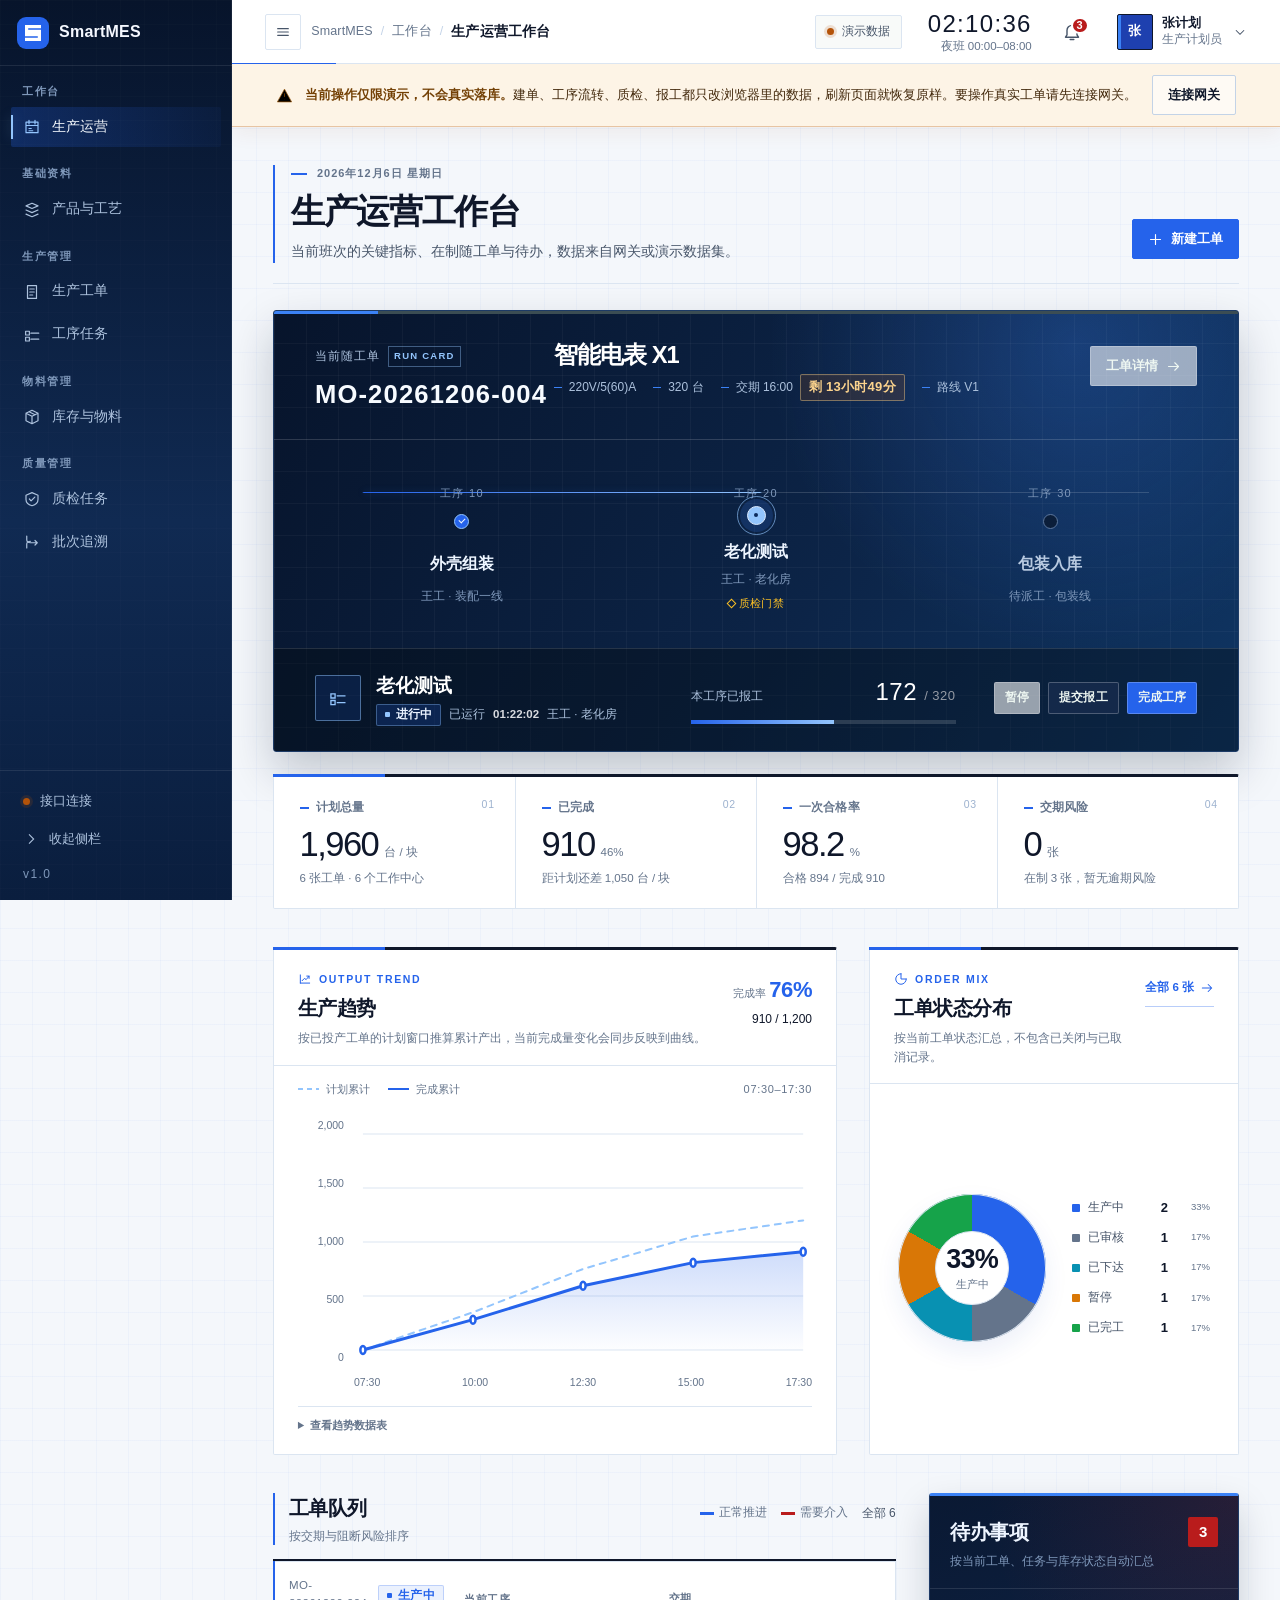
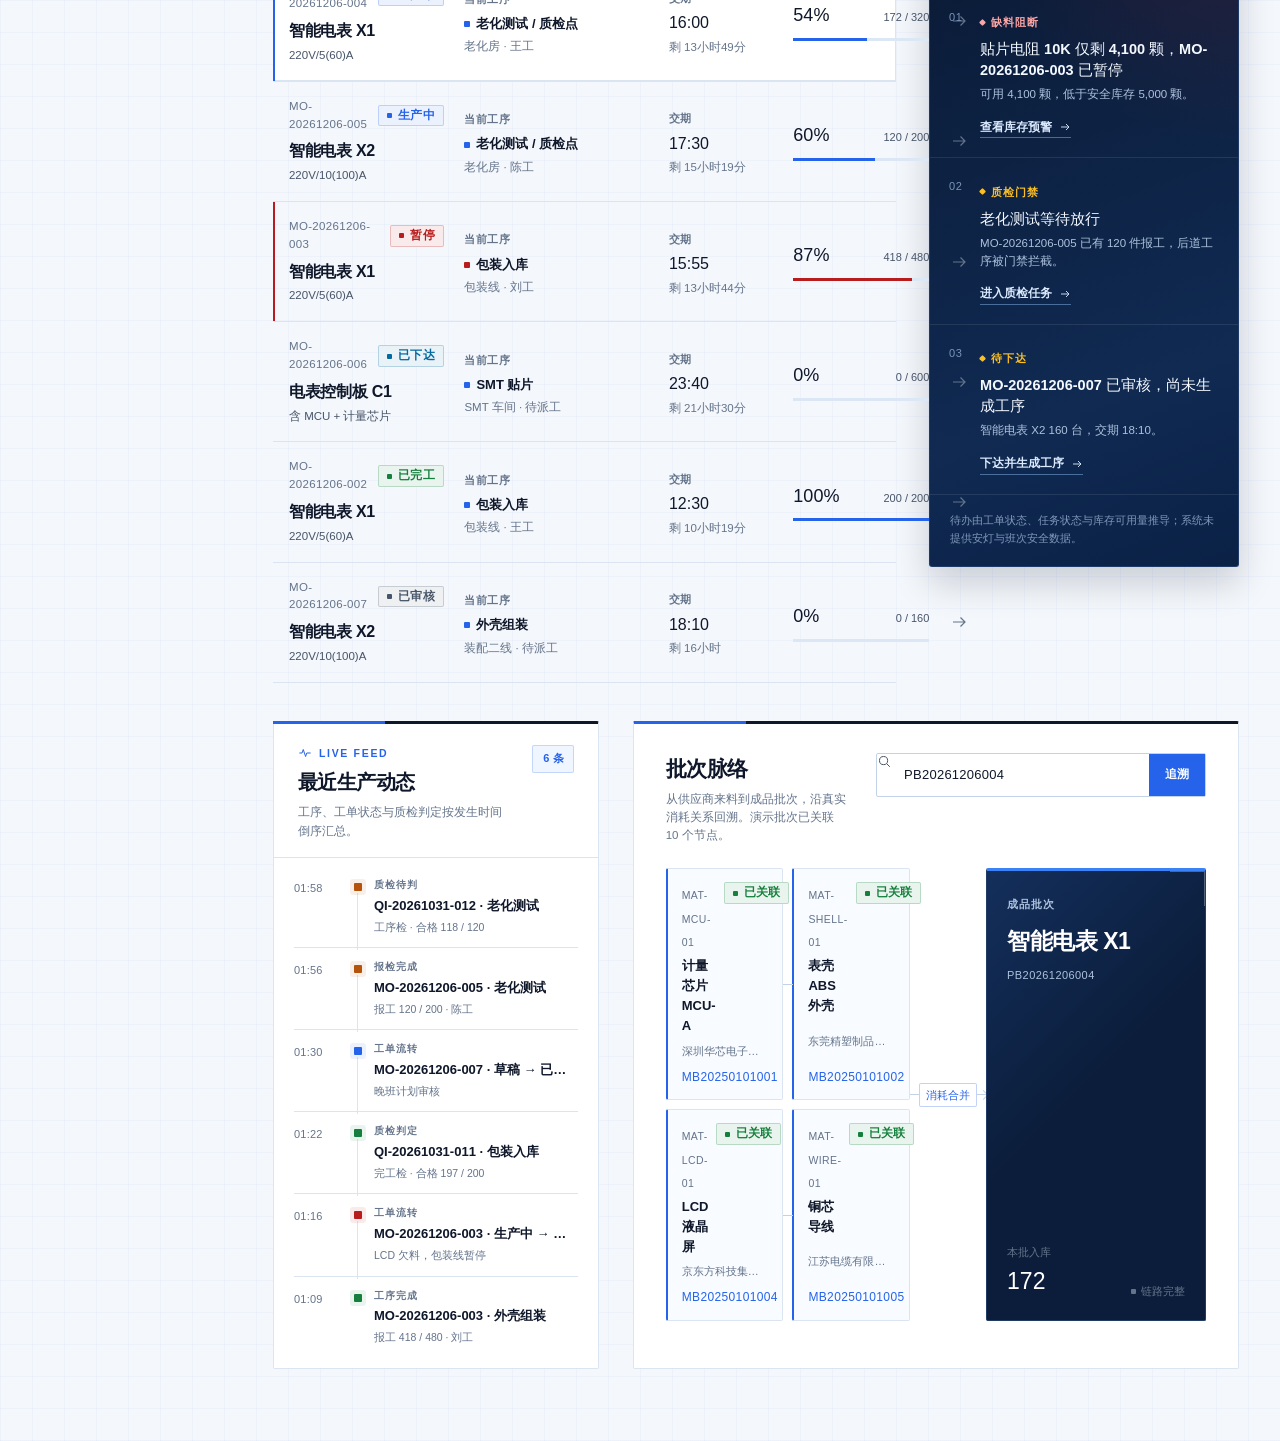
==== commit 44e53370: "feat: read-only master data page for products, materials, BOM and process routes 基础资料页面（#7）：单页 + 内部分" ====
--- a/smart-gateway/src/main/resources/static/index.html
+++ b/smart-gateway/src/main/resources/static/index.html
@@ -28,6 +28,9 @@
     <symbol id="i-trace" viewBox="0 0 24 24">
       <path d="M5 4v5c0 3 2 4 5 4h9M5 20v-5c0-3 2-4 5-4M16 10l3 3-3 3"/>
     </symbol>
+    <symbol id="i-catalog" viewBox="0 0 24 24">
+      <path d="M4 6.5 12 3l8 3.5-8 3.5zM4 12l8 3.5 8-3.5M4 17.5 12 21l8-3.5"/>
+    </symbol>
     <symbol id="i-quality" viewBox="0 0 24 24">
       <path d="M12 3.5 20 7v5.5c0 4.7-3.2 7.1-8 8.5-4.8-1.4-8-3.8-8-8.5V7zM8.5 12l2.3 2.4 4.9-5"/>
     </symbol>
@@ -80,6 +83,8 @@
       <nav class="rail-nav" aria-label="工作台模块">
         <p class="rail-group">工作台</p>
         <a href="#/today" data-nav="today"><svg><use href="#i-today"/></svg><span>生产运营</span></a>
+        <p class="rail-group">基础资料</p>
+        <a href="#/basic" data-nav="basic"><svg><use href="#i-catalog"/></svg><span>产品与工艺</span></a>
         <p class="rail-group">生产管理</p>
         <a href="#/orders" data-nav="orders"><svg><use href="#i-orders"/></svg><span>生产工单</span></a>
         <a href="#/tasks" data-nav="tasks"><svg><use href="#i-tasks"/></svg><span>工序任务</span></a>
@@ -164,6 +169,10 @@
     </nav>
 
     <nav class="mobile-more-menu" id="mobile-more-menu" aria-label="更多模块" hidden>
+      <a href="#/basic" data-nav="basic">
+        <svg aria-hidden="true"><use href="#i-catalog"/></svg>
+        <span><b>产品与工艺</b><small>产品 / BOM / 工艺路线 / 物料</small></span>
+      </a>
       <a href="#/trace" data-nav="trace">
         <svg aria-hidden="true"><use href="#i-trace"/></svg>
         <span><b>批次追溯</b><small>从成品回看原料与工序</small></span>
--- a/smart-gateway/src/main/resources/static/styles.css
+++ b/smart-gateway/src/main/resources/static/styles.css
@@ -7065,3 +7065,25 @@
   color: var(--muted);
   font-size: 12px;
 }
+
+/* ========== 行内校验（派工 / 报工表单） ==========
+   错误提示贴在字段下方，并通过 aria-invalid 让输入框本身也变色，
+   避免只有顶部一条汇总错误、用户找不到哪个字段有问题。 */
+
+.form-note.is-invalid {
+  color: var(--signal);
+  background: var(--signal-soft);
+  border-left-color: var(--signal);
+}
+
+.field input[aria-invalid='true'],
+.field select[aria-invalid='true'] {
+  border-color: var(--signal);
+  background: #fff;
+}
+
+.field input[aria-invalid='true']:focus,
+.field select[aria-invalid='true']:focus {
+  outline-color: var(--signal);
+}
+
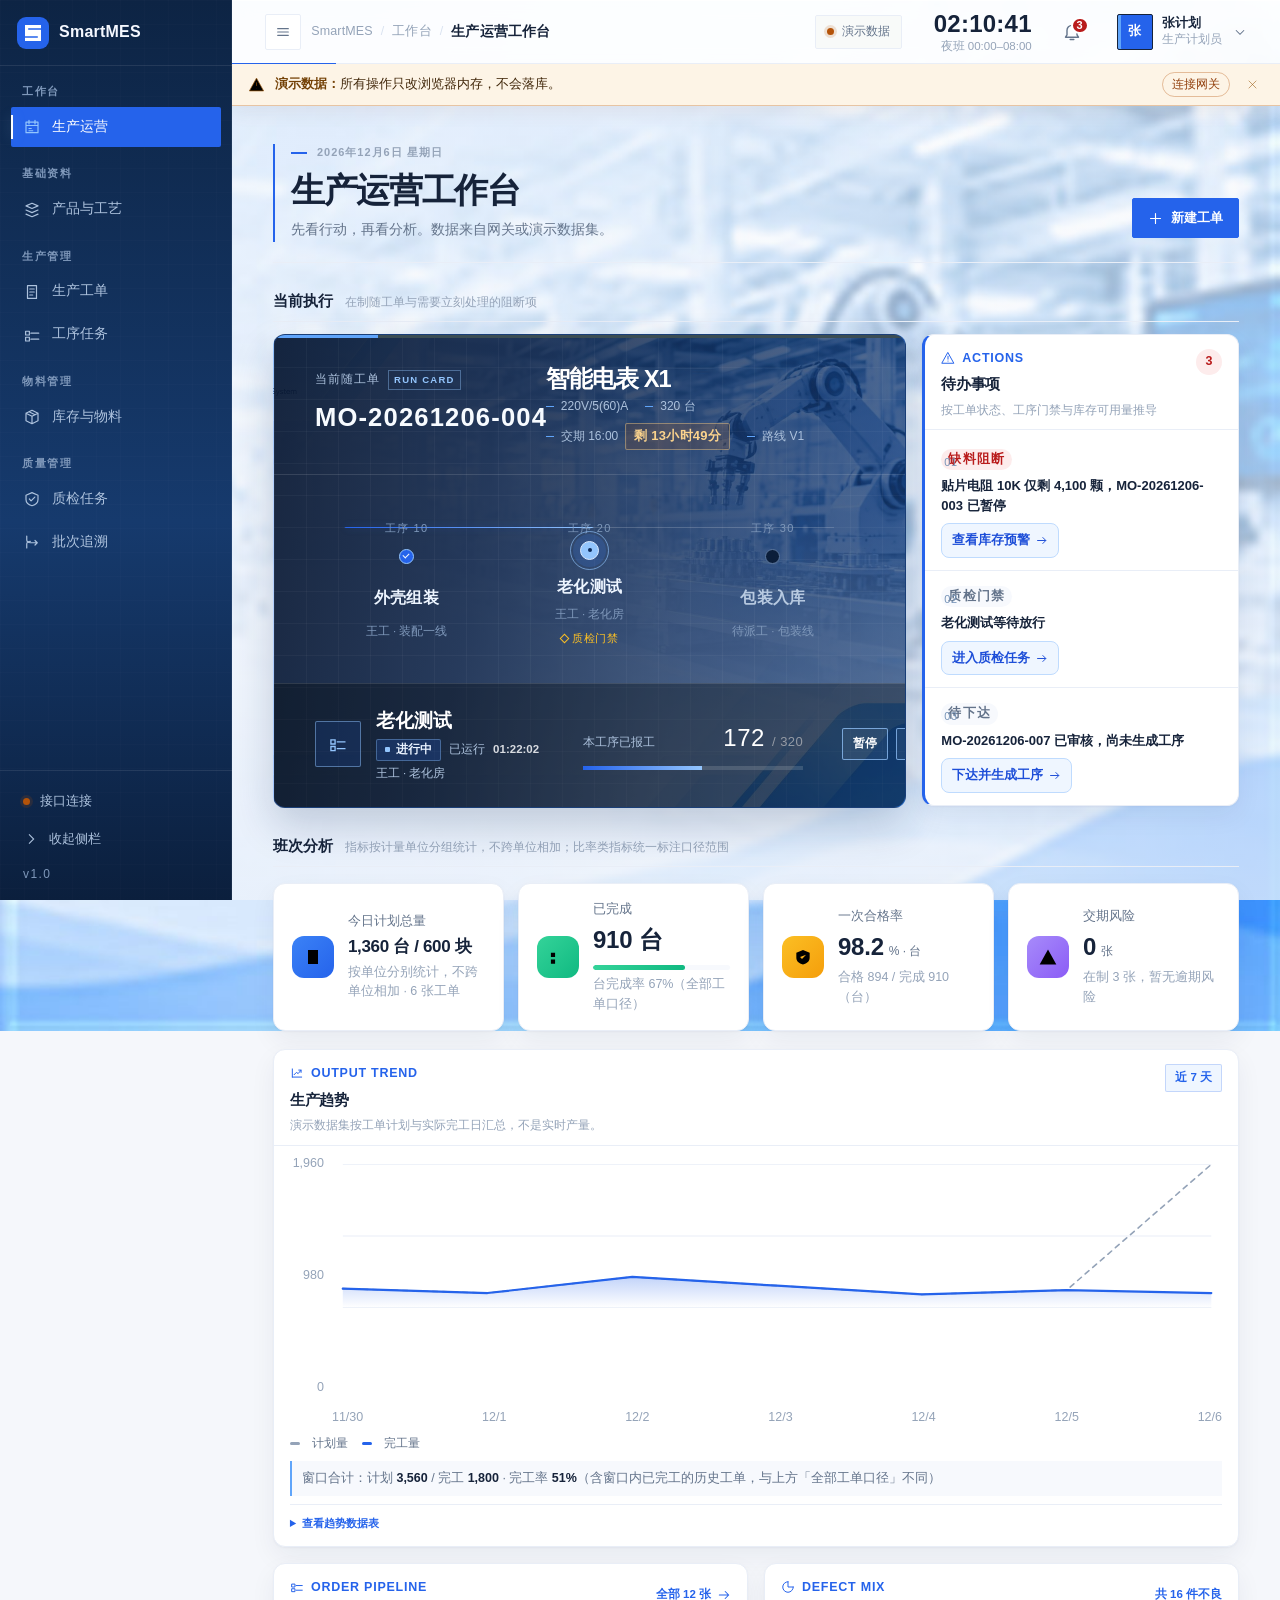
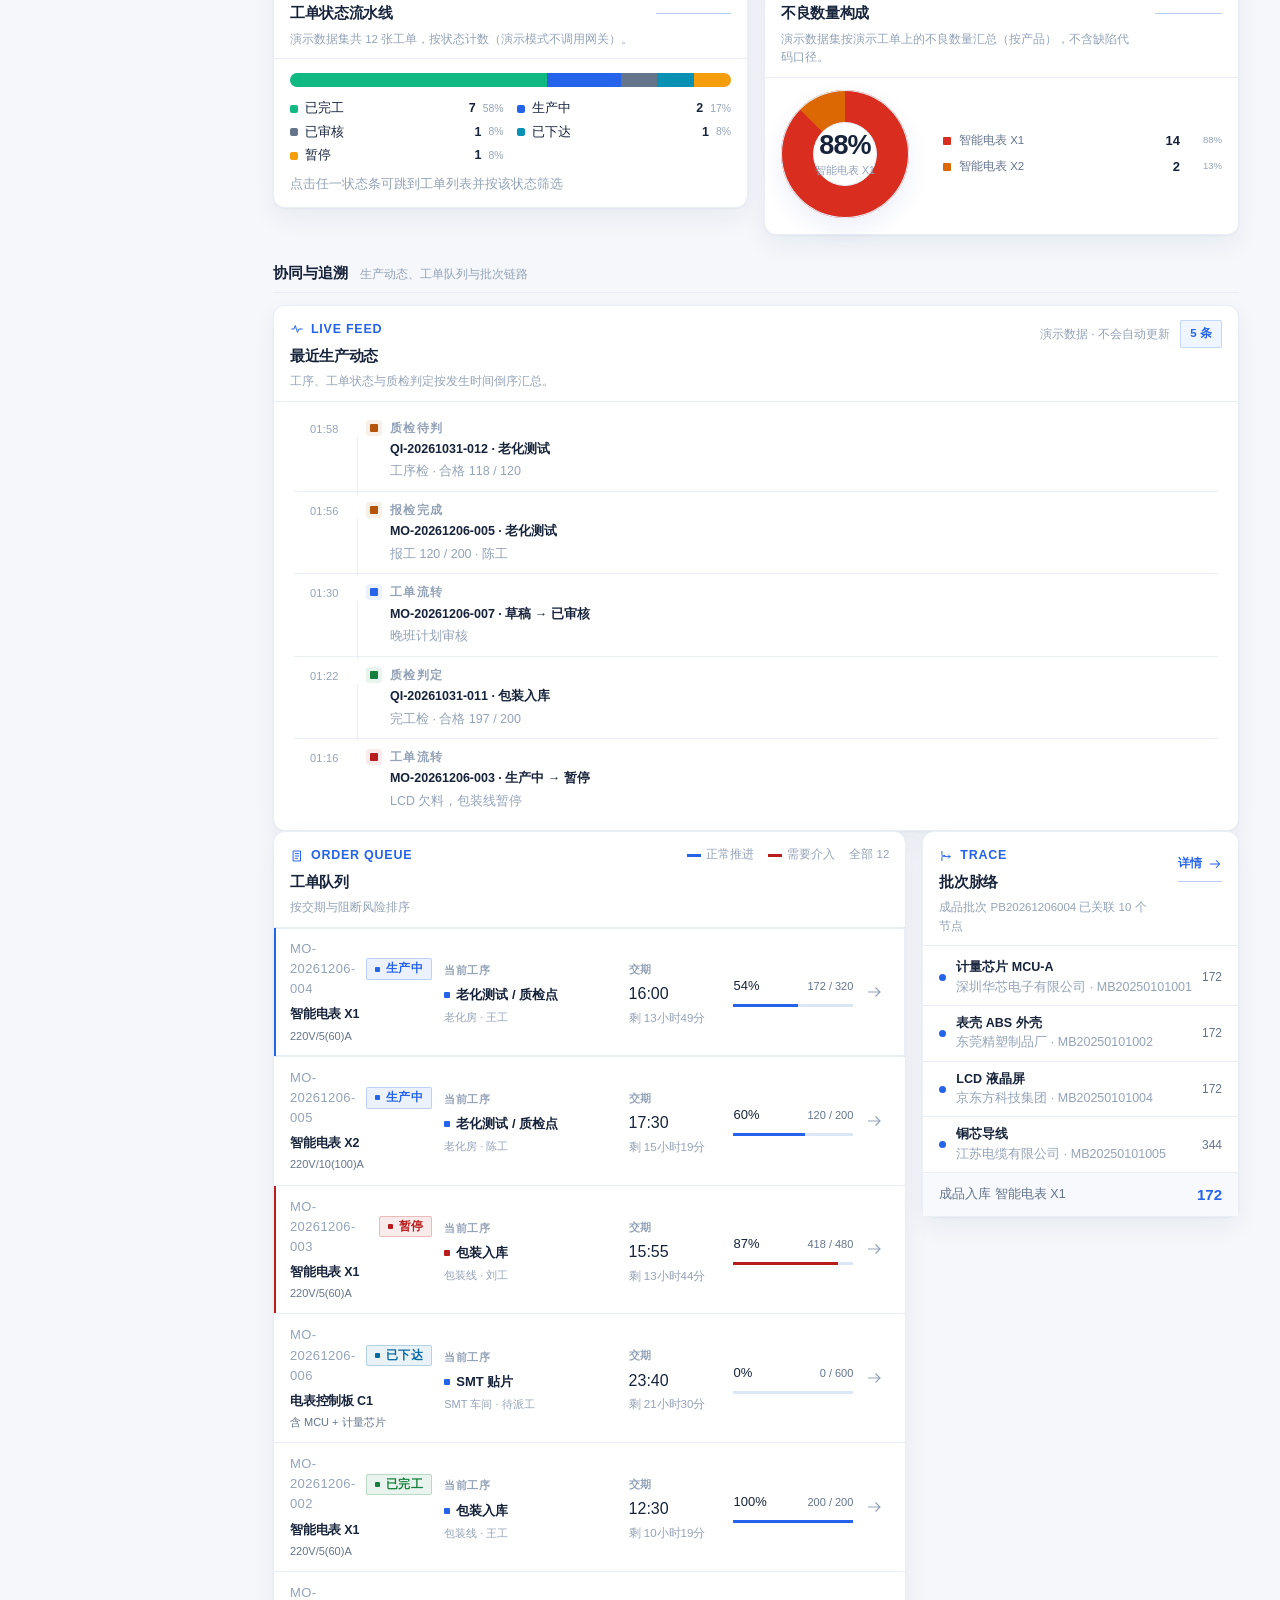
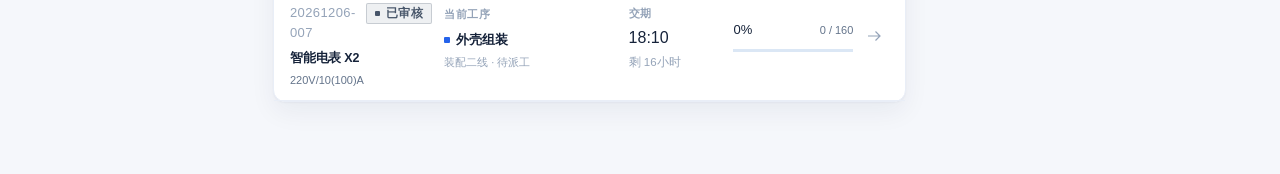
==== commit 4e2850c0: "feat: fix metric semantics, restructure dashboard into action-first sections, status pipeline 按反馈做的一" ====
--- a/smart-gateway/src/main/resources/static/index.html
+++ b/smart-gateway/src/main/resources/static/index.html
@@ -148,10 +148,13 @@
         </div>
       </header>
 
-      <div class="demo-notice" id="demo-notice" role="status" hidden>
+      <div class="demo-notice is-compact" id="demo-notice" role="status" hidden>
         <svg aria-hidden="true"><use href="#i-alert"/></svg>
-        <p><b>当前操作仅限演示，不会真实落库。</b>建单、工序流转、质检、报工都只改浏览器里的数据，刷新页面就恢复原样。要操作真实工单请先连接网关。</p>
-        <button class="button demo-notice-button" type="button" data-action="open-connection">连接网关</button>
+        <p><b>演示数据：</b>所有操作只改浏览器内存，不会落库。</p>
+        <button class="demo-notice-link" type="button" data-action="open-connection">连接网关</button>
+        <button class="demo-notice-close" type="button" data-action="dismiss-demo-notice" aria-label="关闭演示提示">
+          <svg aria-hidden="true"><use href="#i-close"/></svg>
+        </button>
       </div>
 
       <div id="app" class="view" tabindex="-1"></div>
--- a/smart-gateway/src/main/resources/static/styles.css
+++ b/smart-gateway/src/main/resources/static/styles.css
@@ -7087,3 +7087,1035 @@
   outline-color: var(--signal);
 }
 
+/* ==========================================================================
+   工作台视觉层（独立覆盖层，放在文件末尾，靠后定义生效）
+   目标：把整体观感从深色重工业风调成参考稿的浅色数据面板——
+   · 浅色页面底 + 白色圆角卡片 + 柔和投影
+   · 品牌色统一为标准蓝 #2563eb
+   · 顶部时钟换用平滑的人文无衬线，去掉机械感
+   · 工作台改 12 栅格，信息密度更高、更紧凑
+   只覆盖视觉属性（颜色 / 圆角 / 边框 / 投影 / 间距），不改动布局结构。
+   ========================================================================== */
+
+:root {
+  --board: #f5f7fb;
+  --paper: #ffffff;
+  --paper-deep: #f7f9fd;
+  --line: #e9eef7;
+  --line-strong: #d9e2f0;
+  --ink: #16233a;
+  --muted: #64748b;
+  --muted-2: #94a3b8;
+
+  /* 标准蓝品牌色 */
+  --accent: #2563eb;
+  --accent-hover: #1d4ed8;
+  --accent-soft: #eff6ff;
+  --accent-line: #60a5fa;
+  --accent-bright: #93c5fd;
+  --primary: #2563eb;
+  --primary-hover: #3b82f6;
+  --primary-active: #1d4ed8;
+  --primary-soft: #eff6ff;
+  --primary-border: #bfdbfe;
+
+  /* 侧栏：深蓝而不是墨绿 */
+  --forest: #16325f;
+  --forest-deep: #0e2344;
+  --forest-soft: #24518f;
+
+  --radius: 12px;
+  --radius-sm: 8px;
+  --shadow: 0 1px 2px rgba(15, 32, 66, 0.04), 0 10px 26px rgba(15, 32, 66, 0.06);
+
+  /* 顶部时钟：平滑的人文无衬线，保留等宽数字 */
+  --font-clock: "Segoe UI Variable Display", "Segoe UI", "SF Pro Display",
+    "PingFang SC", "Microsoft YaHei UI", "Microsoft YaHei", sans-serif;
+}
+
+html {
+  background: var(--board);
+}
+
+/* ---------- 页面整体背景：车间实景图（已裁掉标识/标语，并烘焙了模糊） ----------
+   注意两点，都是踩过的坑：
+   1. 原图左侧带 SmartMES 标识与「让制造更智能 · 生产更高效」标语，必须裁掉，
+      否则会从页面标题和卡片间隙里透出可读文字，和真实 UI 文案叠成重影。
+   2. 不要用 body::before + z-index:-1 来做背景层：按 CSS 绘制顺序，
+      body 自身的不透明 background-color 排在负 z-index 子层之后，会把整层盖掉
+      （表现为"背景没了"）。所以直接放在 body 的 background-image 上。
+   模糊已经由脚本烘焙进 app-bg.jpg（缩到 1/6 再放大），CSS 不再需要 filter。 */
+
+body {
+  background-color: var(--board);
+  background-image:
+    linear-gradient(180deg,
+      rgba(245, 247, 251, 0.46) 0%,
+      rgba(240, 245, 252, 0.62) 60%,
+      rgba(238, 243, 251, 0.74) 100%),
+    url("./assets/app-bg.jpg");
+  background-position: center, center;
+  background-size: cover, cover;
+  background-repeat: no-repeat, no-repeat;
+  background-attachment: fixed, fixed;
+}
+
+@media (max-width: 820px) {
+  /* 移动端 fixed 背景滚动会卡顿，退回普通滚动 */
+  body {
+    background-attachment: scroll, scroll;
+  }
+}
+
+/* ---------- 顶部时钟：去掉窄体机械字 ---------- */
+
+.shift-clock time {
+  font-family: var(--font-clock);
+  font-variant-numeric: tabular-nums;
+  font-weight: 600;
+  letter-spacing: 0.01em;
+}
+
+/* ---------- 顶部栏：浅色半透明，贴合参考稿 ---------- */
+
+.topbar {
+  background: rgba(255, 255, 255, 0.9);
+  border-bottom: 1px solid var(--line);
+  backdrop-filter: blur(10px);
+}
+
+/* ---------- 侧栏：深蓝渐变 + 标准蓝激活态 ---------- */
+
+.rail {
+  background: linear-gradient(180deg, #0d2444 0%, #163a6d 58%, #0b1f3d 100%);
+}
+
+.rail-nav a.is-active {
+  background: var(--accent);
+  color: #fff;
+}
+
+.rail-nav a.is-active::before {
+  background: #fff;
+}
+
+.rail-nav a.is-active:hover {
+  background: var(--accent-hover);
+}
+
+/* ---------- 随工单（RUN CARD）横幅：换成车间实景图 + 深蓝遮罩保证文字可读 ---------- */
+
+.traveler {
+  background-color: #0b1f3d;
+  background-image:
+    linear-gradient(100deg,
+      rgba(7, 22, 48, 0.93) 0%,
+      rgba(9, 30, 66, 0.86) 34%,
+      rgba(11, 38, 82, 0.72) 66%,
+      rgba(13, 46, 96, 0.62) 100%),
+    radial-gradient(circle at 86% 24%, rgba(59, 130, 246, 0.26), transparent 46%),
+    url("./assets/run-card.jpg");
+  background-position: center, center, center right;
+  background-size: cover, cover, cover;
+  background-repeat: no-repeat;
+  border-color: rgba(59, 130, 246, 0.32);
+  border-radius: var(--radius);
+  box-shadow: 0 18px 40px rgba(15, 43, 90, 0.2);
+}
+
+/* ---------- 卡片统一圆角与柔和投影 ---------- */
+
+.dashboard-card,
+.orders-board,
+.trace-panel,
+.data-surface,
+.inventory-overview,
+.quality-note {
+  background: var(--paper);
+  border: 1px solid var(--line);
+  border-radius: var(--radius);
+  box-shadow: var(--shadow);
+}
+
+.dashboard-card {
+  border-top: 1px solid var(--line);
+}
+
+.order-list {
+  border-top: 0;
+}
+
+.dashboard-card-head {
+  padding: 14px 16px 10px;
+  border-bottom: 1px solid var(--line);
+}
+
+.dashboard-card-copy h2 {
+  font-size: 14.5px;
+  margin: 2px 0;
+}
+
+.dashboard-card-copy p {
+  font-size: 11.5px;
+  line-height: 1.5;
+}
+
+.dashboard-kicker {
+  font-size: 10.5px;
+  letter-spacing: 0.06em;
+}
+
+.dashboard-count {
+  font-size: 11.5px;
+}
+
+.dashboard-empty {
+  padding: 18px 16px;
+  font-size: 12px;
+}
+
+/* ---------- KPI 指标卡（4 张，替代原来的单条指标带） ---------- */
+
+.kpi-grid {
+  display: grid;
+  grid-template-columns: repeat(4, minmax(0, 1fr));
+  gap: 14px;
+  margin: 16px 0 18px;
+}
+
+.kpi-card {
+  display: flex;
+  align-items: center;
+  gap: 14px;
+  min-width: 0;
+  padding: 16px 18px;
+  background: var(--paper);
+  border: 1px solid var(--line);
+  border-radius: var(--radius);
+  box-shadow: var(--shadow);
+}
+
+.kpi-icon {
+  display: grid;
+  place-items: center;
+  width: 42px;
+  height: 42px;
+  flex: none;
+  border-radius: 12px;
+  color: #fff;
+}
+
+.kpi-icon svg {
+  width: 20px;
+  height: 20px;
+}
+
+.kpi-icon.is-blue {
+  background: linear-gradient(135deg, #3b82f6, #2563eb);
+}
+
+.kpi-icon.is-green {
+  background: linear-gradient(135deg, #34d399, #10b981);
+}
+
+.kpi-icon.is-orange {
+  background: linear-gradient(135deg, #fbbf24, #f59e0b);
+}
+
+.kpi-icon.is-purple {
+  background: linear-gradient(135deg, #a78bfa, #8b5cf6);
+}
+
+.kpi-body {
+  min-width: 0;
+}
+
+.kpi-label {
+  margin: 0;
+  color: var(--muted);
+  font-size: 12.5px;
+}
+
+.kpi-value {
+  display: flex;
+  align-items: baseline;
+  gap: 5px;
+  margin: 2px 0 0;
+}
+
+.kpi-value strong {
+  color: var(--ink);
+  font-size: 24px;
+  font-weight: 700;
+  letter-spacing: -0.01em;
+  font-variant-numeric: tabular-nums;
+}
+
+.kpi-value small {
+  color: var(--muted);
+  font-size: 12px;
+}
+
+.kpi-note {
+  margin: 3px 0 0;
+  color: var(--muted-2);
+  font-size: 11.5px;
+}
+
+.kpi-note.is-risk {
+  color: var(--signal);
+}
+
+/* 工作台分区：当前执行 / 班次分析 / 协同与追溯。
+   每个分区一个轻量标题，避免一堆同权重卡片平铺。 */
+.dash-section {
+  margin-top: 26px;
+}
+
+.dash-section:first-of-type {
+  margin-top: 18px;
+}
+
+.dash-section-head {
+  display: flex;
+  align-items: baseline;
+  gap: 12px;
+  margin-bottom: 12px;
+  padding-bottom: 8px;
+  border-bottom: 1px solid var(--line);
+}
+
+.dash-section-head h2 {
+  margin: 0;
+  color: var(--ink);
+  font-size: 15px;
+  font-weight: 700;
+}
+
+.dash-section-head p {
+  margin: 0;
+  color: var(--muted-2);
+  font-size: 12px;
+}
+
+/* 首屏行动区：随工单 + 待办事项并排 */
+.exec-grid {
+  display: grid;
+  grid-template-columns: minmax(0, 2fr) minmax(0, 1fr);
+  gap: 16px;
+  align-items: start;
+}
+
+.dash-2col {
+  display: grid;
+  grid-template-columns: repeat(2, minmax(0, 1fr));
+  gap: 16px;
+  align-items: start;
+  margin-top: 16px;
+}
+
+/* 紧凑版批次脉络（右栏用） */
+.trace-compact-list {
+  margin: 0;
+  padding: 4px 0 0;
+  list-style: none;
+}
+
+.trace-compact-list li {
+  display: flex;
+  align-items: center;
+  gap: 10px;
+  padding: 8px 16px;
+  border-bottom: 1px solid var(--line);
+}
+
+.trace-compact-list li:last-child {
+  border-bottom: 0;
+}
+
+.trace-compact-dot {
+  width: 7px;
+  height: 7px;
+  flex: none;
+  border-radius: 50%;
+  background: var(--accent);
+}
+
+.trace-compact-copy {
+  min-width: 0;
+  flex: 1;
+}
+
+.trace-compact-copy strong {
+  display: block;
+  overflow: hidden;
+  color: var(--ink);
+  font-size: 12.5px;
+  text-overflow: ellipsis;
+  white-space: nowrap;
+}
+
+.trace-compact-copy small {
+  display: block;
+  overflow: hidden;
+  color: var(--muted-2);
+  font-size: 11px;
+  text-overflow: ellipsis;
+  white-space: nowrap;
+}
+
+.trace-compact-qty {
+  flex: none;
+  color: var(--muted);
+  font-size: 12px;
+  font-variant-numeric: tabular-nums;
+}
+
+.trace-compact-foot {
+  display: flex;
+  align-items: center;
+  justify-content: space-between;
+  padding: 10px 16px;
+  background: var(--paper-deep);
+  border-top: 1px solid var(--line);
+  color: var(--muted);
+  font-size: 12px;
+}
+
+.trace-compact-foot strong {
+  color: var(--accent);
+  font-size: 15px;
+  font-variant-numeric: tabular-nums;
+}
+
+/* ---------- 生产趋势图 ---------- */
+
+.trend-chart {
+  display: flex;
+  gap: 8px;
+  padding: 6px 16px 0;
+}
+
+.trend-y-axis {
+  display: flex;
+  min-width: 34px;
+  flex-direction: column;
+  justify-content: space-between;
+  padding: 2px 0 4px;
+  color: var(--muted-2);
+  font-size: 10.5px;
+  text-align: right;
+  font-variant-numeric: tabular-nums;
+}
+
+.trend-plot {
+  flex: 1;
+  min-width: 0;
+  height: 168px;
+}
+
+.trend-plot svg {
+  display: block;
+  width: 100%;
+  height: 100%;
+}
+
+.trend-grid line {
+  stroke: var(--line);
+  stroke-width: 1;
+}
+
+.trend-plan-line {
+  fill: none;
+  stroke: #94a3b8;
+  stroke-width: 1.6;
+  stroke-dasharray: 5 5;
+  vector-effect: non-scaling-stroke;
+}
+
+.trend-actual-line {
+  fill: none;
+  stroke: var(--accent);
+  stroke-width: 2.2;
+  stroke-linecap: round;
+  stroke-linejoin: round;
+  vector-effect: non-scaling-stroke;
+}
+
+.trend-actual-area {
+  fill: url(#trend-actual-fill);
+  stroke: none;
+}
+
+.trend-x-axis {
+  display: flex;
+  justify-content: space-between;
+  padding: 6px 16px 0 58px;
+  color: var(--muted-2);
+  font-size: 10.5px;
+  font-variant-numeric: tabular-nums;
+}
+
+.trend-legend {
+  display: flex;
+  gap: 14px;
+  padding: 8px 16px 0;
+  color: var(--muted);
+  font-size: 11.5px;
+}
+
+.trend-legend i {
+  display: inline-block;
+  width: 10px;
+  height: 3px;
+  margin-right: 5px;
+  border-radius: 2px;
+  vertical-align: middle;
+}
+
+.trend-legend i.is-plan { background: #94a3b8; }
+.trend-legend i.is-actual { background: var(--accent); }
+
+.chart-data {
+  margin: 8px 16px 14px;
+  font-size: 11.5px;
+}
+
+.chart-data summary {
+  color: var(--accent);
+  cursor: pointer;
+}
+
+.chart-data-scroll {
+  max-height: 160px;
+  margin-top: 6px;
+  overflow: auto;
+}
+
+.chart-data table {
+  width: 100%;
+  border-collapse: collapse;
+}
+
+.chart-data th,
+.chart-data td {
+  padding: 4px 6px;
+  border-bottom: 1px solid var(--line);
+  text-align: left;
+}
+
+/* ---------- 紧凑化：工单队列 / 动态 / 状态 / 不良 / 批次脉络 ---------- */
+
+/* 工单队列整行展示，不再内部滚动（滚动条会打断阅读） */
+.order-queue-card .order-list {
+  max-height: none;
+  overflow: visible;
+}
+
+/* 空态压缩：不要用 190px 的虚线大框，改成一行说明 */
+.dashboard-note {
+  margin: 0;
+  padding: 16px;
+  color: var(--muted-2);
+  font-size: 12px;
+  line-height: 1.6;
+}
+
+.order-queue-card .order-row {
+  min-height: 0;
+  padding: 11px 14px;
+  gap: 12px;
+  grid-template-columns:
+    minmax(118px, 0.95fr) minmax(126px, 1.15fr)
+    minmax(76px, 0.62fr) minmax(104px, 0.8fr) 24px;
+}
+
+.order-queue-card .order-progress-head strong {
+  font-size: 13px;
+}
+
+.order-list .order-row {
+  padding: 11px 16px;
+}
+
+.order-row .order-number {
+  font-size: 13px;
+}
+
+.order-row .order-product {
+  font-size: 12.5px;
+}
+
+.order-row .order-spec,
+.order-row .order-stage-meta {
+  font-size: 11px;
+}
+
+.status-body {
+  gap: 14px;
+  padding: 12px 16px 16px;
+}
+
+.status-donut {
+  width: 128px;
+  height: 128px;
+}
+
+.status-legend {
+  gap: 6px;
+  font-size: 12px;
+}
+
+.defect-bars {
+  padding: 6px 16px 14px;
+}
+
+.defect-bar-head {
+  margin-bottom: 4px;
+  font-size: 12px;
+}
+
+.activity-feed .activity-item {
+  padding: 9px 16px;
+}
+
+.activity-item .activity-kind {
+  font-size: 10.5px;
+}
+
+.activity-item strong {
+  font-size: 12.5px;
+}
+
+.activity-item small {
+  font-size: 11px;
+}
+
+.trace-canvas {
+  gap: 10px;
+  padding: 12px 16px 16px;
+}
+
+.trace-head {
+  padding: 14px 16px 10px;
+}
+
+.trace-source {
+  padding: 10px 12px;
+}
+
+/* ---------- 响应式 ---------- */
+
+@media (max-width: 1180px) {
+  .kpi-grid {
+    grid-template-columns: repeat(2, minmax(0, 1fr));
+  }
+
+  .dash-grid {
+    grid-template-columns: minmax(0, 1fr);
+  }
+}
+
+@media (max-width: 700px) {
+  .kpi-grid {
+    grid-template-columns: minmax(0, 1fr);
+  }
+
+  .dash-grid {
+    gap: 12px;
+  }
+
+  .trend-plot {
+    height: 140px;
+  }
+
+  .trend-x-axis {
+    padding-left: 16px;
+  }
+}
+
+
+
+/* ==========================================================================
+   本轮反馈的样式调整（追加在最后，靠后定义覆盖前面的规则）
+   · 状态流水线（100% 堆叠条，可点击筛选）
+   · 待办事项卡片（首屏行动区）
+   · KPI 进度条与多单位数值排版
+   · 次级按钮「工单详情」不再是灰底灰字
+   · 去掉每张卡片的深色顶边与蓝色短线，只给行动区保留强调
+   · 中文辅助字号下限提到 12px 以上
+   · 演示提示条压缩成单行
+   ========================================================================== */
+
+/* ---------- 工单状态流水线：100% 堆叠条 ---------- */
+
+.status-stack-body {
+  padding: 14px 16px 12px;
+}
+
+.status-stack {
+  display: flex;
+  width: 100%;
+  height: 14px;
+  overflow: hidden;
+  background: var(--paper-deep);
+  border-radius: 999px;
+}
+
+.status-stack-seg {
+  width: var(--w);
+  min-width: 4px;
+  padding: 0;
+  background: var(--c);
+  border: 0;
+  cursor: pointer;
+  transition: filter 140ms ease;
+}
+
+.status-stack-seg:hover,
+.status-stack-seg:focus-visible {
+  filter: brightness(1.12);
+}
+
+.status-stack-legend {
+  display: grid;
+  grid-template-columns: repeat(2, minmax(0, 1fr));
+  gap: 4px 14px;
+  margin: 12px 0 0;
+  padding: 0;
+  list-style: none;
+}
+
+.status-stack-legend li {
+  display: flex;
+  align-items: center;
+  gap: 7px;
+  font-size: 12.5px;
+  color: var(--muted);
+}
+
+.status-stack-legend li i {
+  width: 8px;
+  height: 8px;
+  flex: none;
+  border-radius: 2px;
+  background: var(--swatch);
+}
+
+.status-stack-legend li span {
+  flex: 1;
+  min-width: 0;
+  overflow: hidden;
+  color: var(--ink);
+  text-overflow: ellipsis;
+  white-space: nowrap;
+}
+
+.status-stack-legend li strong {
+  color: var(--ink);
+  font-variant-numeric: tabular-nums;
+}
+
+.status-stack-legend li small {
+  color: var(--muted-2);
+  font-variant-numeric: tabular-nums;
+}
+
+.dashboard-hint {
+  margin: 10px 0 0;
+  color: var(--muted-2);
+  font-size: 12px;
+}
+
+/* ---------- 待办事项卡片（首屏行动区） ---------- */
+
+.decision-card {
+  border-left: 3px solid var(--accent);
+}
+
+.decision-badge {
+  display: grid;
+  place-items: center;
+  min-width: 26px;
+  height: 26px;
+  padding: 0 8px;
+  border-radius: 999px;
+  background: var(--paper-deep);
+  color: var(--muted);
+  font-size: 12.5px;
+  font-weight: 700;
+  font-variant-numeric: tabular-nums;
+}
+
+.decision-badge.is-urgent {
+  background: var(--signal-soft);
+  color: var(--signal);
+}
+
+.decision-list {
+  margin: 0;
+  padding: 4px 0 0;
+  list-style: none;
+}
+
+.decision-item {
+  padding: 12px 16px;
+  border-bottom: 1px solid var(--line);
+}
+
+.decision-item:last-child {
+  border-bottom: 0;
+}
+
+.decision-kicker {
+  display: inline-block;
+  margin-bottom: 6px;
+  padding: 1px 7px;
+  border-radius: 999px;
+  background: var(--paper-deep);
+  color: var(--muted);
+  font-size: 12px;
+}
+
+.decision-item.is-urgent .decision-kicker {
+  background: var(--signal-soft);
+  color: var(--signal);
+}
+
+.decision-item strong {
+  display: block;
+  color: var(--ink);
+  font-size: 13px;
+  line-height: 1.5;
+}
+
+.decision-action {
+  display: inline-flex;
+  align-items: center;
+  gap: 5px;
+  margin-top: 8px;
+  padding: 5px 10px;
+  border: 1px solid var(--primary-border);
+  border-radius: var(--radius-sm);
+  background: var(--accent-soft);
+  color: var(--accent-hover);
+  font-size: 12.5px;
+  cursor: pointer;
+}
+
+.decision-action:hover {
+  background: #dbeafe;
+}
+
+.decision-action svg {
+  width: 13px;
+  height: 13px;
+}
+
+.decision-more {
+  display: block;
+  padding: 10px 16px;
+  border-top: 1px solid var(--line);
+  color: var(--accent);
+  font-size: 12.5px;
+  text-decoration: none;
+}
+
+/* ---------- KPI：多单位数值与目标进度条 ---------- */
+
+.kpi-value.is-dense strong {
+  font-size: 17px;
+  letter-spacing: -0.02em;
+}
+
+.kpi-progress {
+  position: relative;
+  height: 5px;
+  margin: 7px 0 5px;
+  overflow: hidden;
+  background: var(--paper-deep);
+  border-radius: 999px;
+}
+
+.kpi-progress span {
+  display: block;
+  width: var(--value);
+  height: 100%;
+  background: linear-gradient(90deg, #34d399, #10b981);
+  border-radius: inherit;
+}
+
+/* ---------- 次级操作按钮：透明底 + 浅蓝描边 + 白字 ---------- */
+
+.traveler .button.ghost-light {
+  background: rgba(255, 255, 255, 0.06);
+  border: 1px solid rgba(147, 197, 253, 0.75);
+  color: #fff;
+}
+
+.traveler .button.ghost-light:hover {
+  background: rgba(147, 197, 253, 0.2);
+  border-color: #bfdbfe;
+  color: #fff;
+}
+
+/* ---------- 去掉每张卡片重复的深色顶边与蓝色短线 ---------- */
+
+.dashboard-card,
+.orders-board,
+.trace-panel,
+.data-surface,
+.inventory-overview,
+.quality-note {
+  border-top: 1px solid var(--line);
+}
+
+.dashboard-card::before {
+  display: none;
+}
+
+/* 只给「首屏行动区」保留强调：待办卡片左侧已有色条 */
+
+/* ---------- 中文辅助字号下限 ---------- */
+
+.dashboard-card-copy p,
+.kpi-label,
+.kpi-note,
+.dashboard-hint,
+.dashboard-note,
+.dashboard-empty,
+.status-stack-legend li,
+.activity-item small,
+.trend-x-axis,
+.trend-y-axis,
+.chart-data,
+.trace-compact-copy small,
+.trace-compact-foot,
+.form-note,
+.decision-kicker,
+.decision-action,
+.decision-more {
+  font-size: 12.5px;
+}
+
+.activity-item .activity-kind,
+.dashboard-kicker {
+  font-size: 12px;
+}
+
+/* ---------- 演示提示条：压缩成单行并可关闭 ---------- */
+
+.demo-notice.is-compact {
+  position: static;
+  display: flex;
+  align-items: center;
+  gap: 10px;
+  padding: 8px 16px;
+  font-size: 12.5px;
+  line-height: 1.4;
+}
+
+.demo-notice.is-compact p {
+  flex: 1;
+  min-width: 0;
+  margin: 0;
+  overflow: hidden;
+  text-overflow: ellipsis;
+  white-space: nowrap;
+}
+
+.demo-notice-link {
+  flex: none;
+  padding: 3px 9px;
+  border: 1px solid rgba(180, 83, 9, 0.35);
+  border-radius: 999px;
+  background: transparent;
+  color: #92400e;
+  font-size: 12px;
+  cursor: pointer;
+}
+
+.demo-notice-close {
+  display: grid;
+  place-items: center;
+  width: 24px;
+  height: 24px;
+  flex: none;
+  padding: 0;
+  border: 0;
+  border-radius: 6px;
+  background: transparent;
+  color: #a16207;
+  cursor: pointer;
+}
+
+.demo-notice-close:hover {
+  background: rgba(180, 83, 9, 0.12);
+}
+
+.demo-notice-close svg {
+  width: 13px;
+  height: 13px;
+}
+
+/* ---------- 响应式 ---------- */
+
+@media (max-width: 1180px) {
+  .exec-grid,
+  .dash-2col {
+    grid-template-columns: minmax(0, 1fr);
+  }
+
+  .status-stack-legend {
+    grid-template-columns: minmax(0, 1fr);
+  }
+}
+/* 趋势卡片的窗口合计说明 */
+.trend-window-note {
+  margin: 8px 16px 0;
+  padding: 8px 10px;
+  border-left: 2px solid var(--accent-line);
+  background: var(--paper-deep);
+  color: var(--muted);
+  font-size: 12.5px;
+  line-height: 1.5;
+}
+
+.trend-window-note b {
+  color: var(--ink);
+  font-variant-numeric: tabular-nums;
+}
+/* 数据新鲜度：最后更新时间 + 手动刷新 */
+.dashboard-card-actions {
+  display: flex;
+  align-items: center;
+  gap: 10px;
+  flex: none;
+}
+
+.dashboard-updated {
+  color: var(--muted-2);
+  font-size: 12px;
+  font-variant-numeric: tabular-nums;
+  white-space: nowrap;
+}
+
+.dashboard-refresh {
+  padding: 4px 10px;
+  border: 1px solid var(--primary-border);
+  border-radius: 999px;
+  background: var(--accent-soft);
+  color: var(--accent-hover);
+  font-size: 12px;
+  white-space: nowrap;
+  cursor: pointer;
+}
+
+.dashboard-refresh:hover:not(:disabled) {
+  background: #dbeafe;
+}
+
+.dashboard-refresh:disabled {
+  opacity: 0.6;
+  cursor: default;
+}
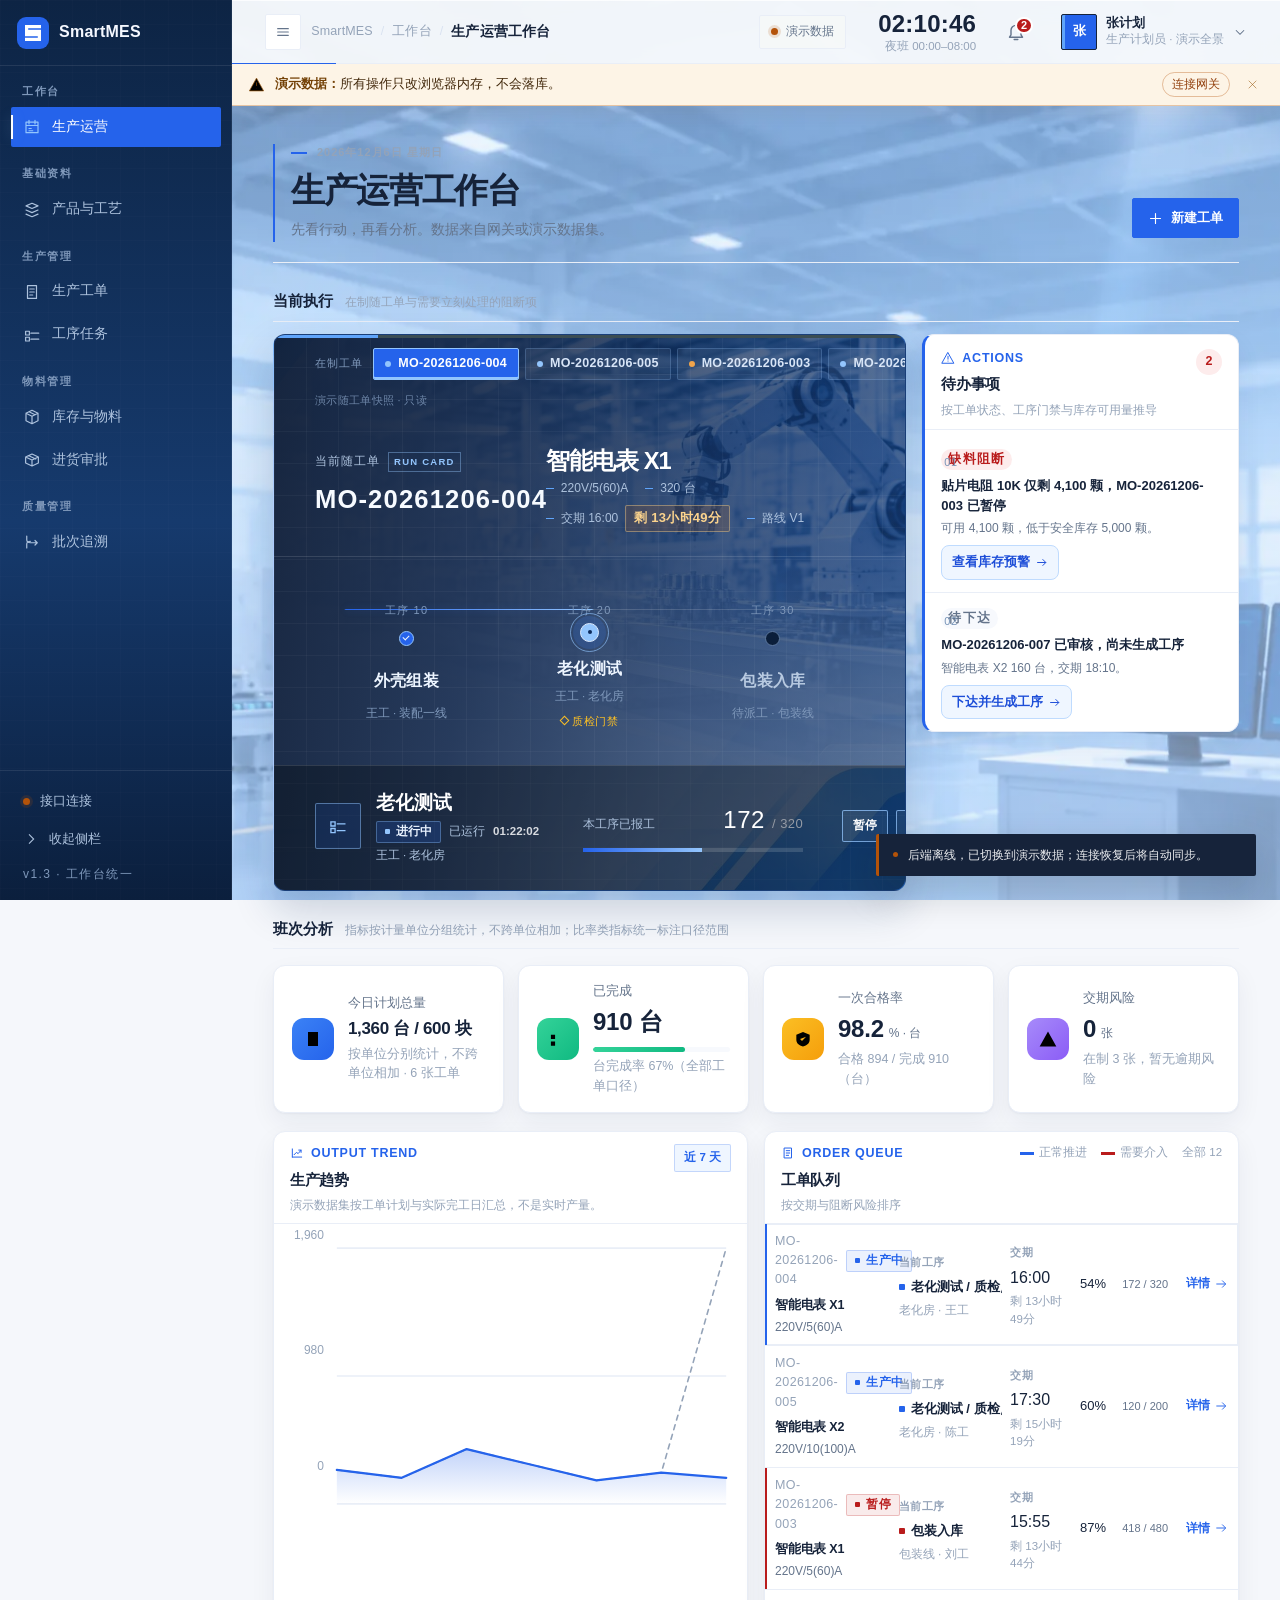
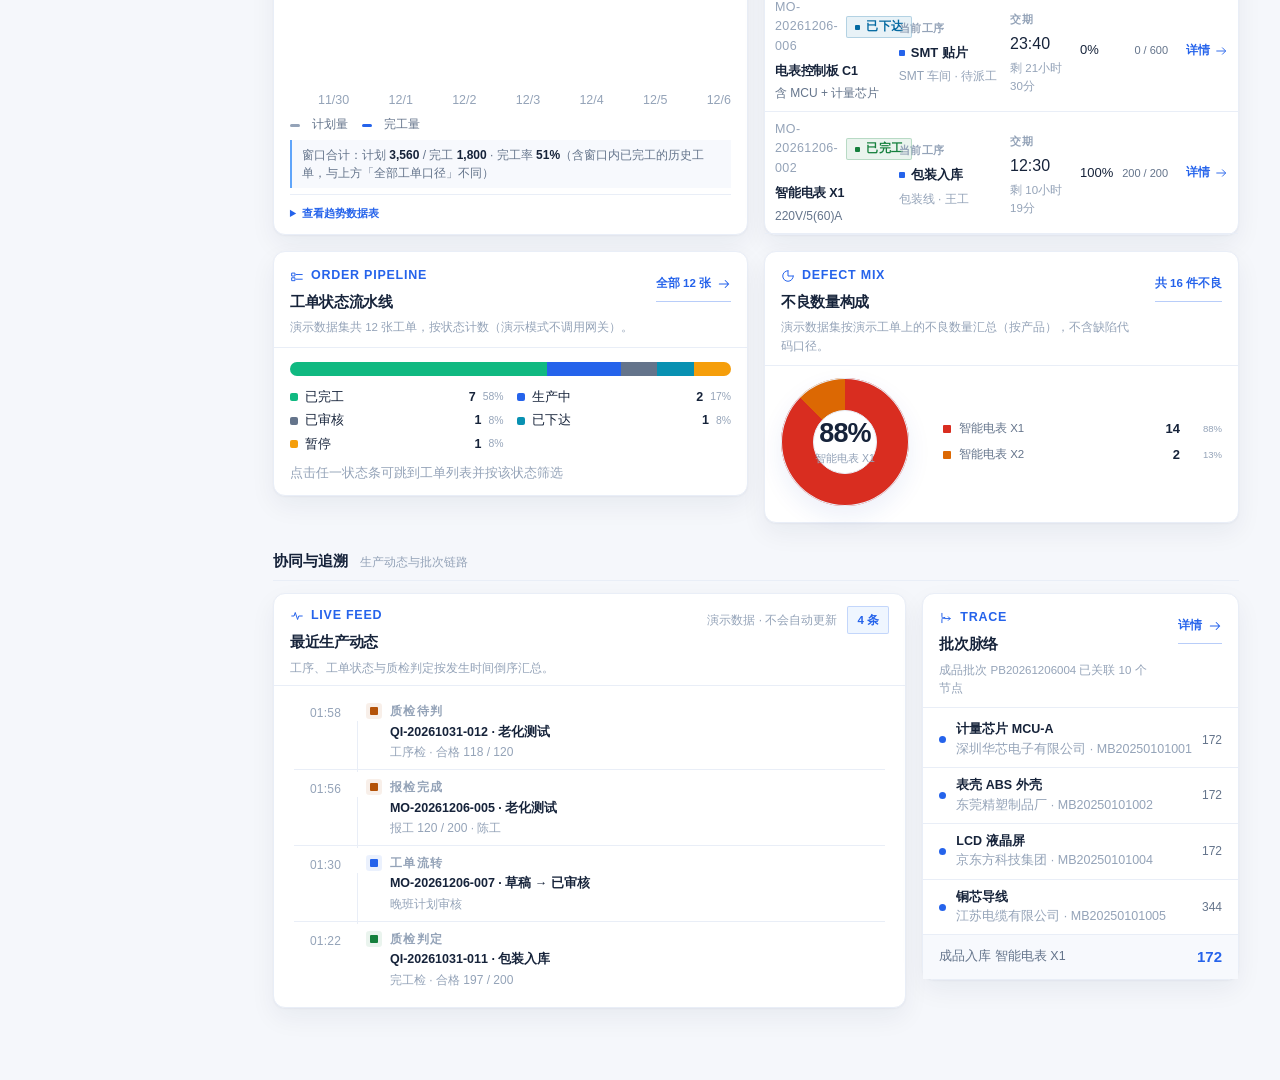
==== commit 404b0805: "feat: 进货审批、权限矩阵与派工角色校验 本次改动围绕「谁能做什么」和「数据口径一致」，并把几处原本只在前端 隐藏、服务端却没拦的越权口子补上。  角色与权限 - 新增 RolePermissio" ====
--- a/smart-gateway/src/main/resources/static/index.html
+++ b/smart-gateway/src/main/resources/static/index.html
@@ -7,7 +7,7 @@
   <meta name="description" content="SmartMES 生产运营工作台：查看生产指标、工单、工序任务、库存与批次追溯。">
   <title>SmartMES · 生产运营工作台</title>
   <link rel="icon" href="./favicon.svg" type="image/svg+xml">
-  <link rel="stylesheet" href="./styles.css">
+  <link rel="stylesheet" href="./styles.css?v=20261113c">
 </head>
 <body>
   <a class="skip-link" href="#app">跳到主要内容</a>
@@ -30,6 +30,9 @@
     </symbol>
     <symbol id="i-catalog" viewBox="0 0 24 24">
       <path d="M4 6.5 12 3l8 3.5-8 3.5zM4 12l8 3.5 8-3.5M4 17.5 12 21l8-3.5"/>
+    </symbol>
+    <symbol id="i-purchase" viewBox="0 0 24 24">
+      <path d="M3.5 8 12 4l8.5 4v8L12 20l-8.5-4zM3.5 8l8.5 4 8.5-4M12 12v8M7 6l10 4.7"/>
     </symbol>
     <symbol id="i-quality" viewBox="0 0 24 24">
       <path d="M12 3.5 20 7v5.5c0 4.7-3.2 7.1-8 8.5-4.8-1.4-8-3.8-8-8.5V7zM8.5 12l2.3 2.4 4.9-5"/>
@@ -90,6 +93,7 @@
         <a href="#/tasks" data-nav="tasks"><svg><use href="#i-tasks"/></svg><span>工序任务</span></a>
         <p class="rail-group">物料管理</p>
         <a href="#/materials" data-nav="materials"><svg><use href="#i-material"/></svg><span>库存与物料</span></a>
+        <a href="#/purchase" data-nav="purchase"><svg><use href="#i-purchase"/></svg><span>进货审批</span></a>
         <p class="rail-group">质量管理</p>
         <a href="#/quality" data-nav="quality"><svg><use href="#i-quality"/></svg><span>质检任务</span></a>
         <a href="#/trace" data-nav="trace"><svg><use href="#i-trace"/></svg><span>批次追溯</span></a>
@@ -103,7 +107,7 @@
         <button class="rail-collapse" type="button" data-action="toggle-rail" aria-label="收起导航栏" aria-expanded="true">
           <svg><use href="#i-chevron"/></svg><span>收起侧栏</span>
         </button>
-        <span class="rail-version">v1.0</span>
+        <span class="rail-version">v1.3 · 工作台统一</span>
       </div>
     </aside>
 
@@ -184,6 +188,10 @@
         <svg aria-hidden="true"><use href="#i-quality"/></svg>
         <span><b>质检任务</b><small>判定放行或退回返工</small></span>
       </a>
+      <a href="#/purchase" data-nav="purchase">
+        <svg aria-hidden="true"><use href="#i-purchase"/></svg>
+        <span><b>进货审批</b><small>仓管申请 · 管理员/计划员或签</small></span>
+      </a>
     </nav>
   </div>
 
@@ -223,8 +231,8 @@
     <div class="noscript">此工作台需要启用 JavaScript 才能读取工单与工序数据。</div>
   </noscript>
 
-  <script src="./data.js"></script>
-  <script src="./api.js"></script>
-  <script src="./app.js"></script>
+  <script src="./data.js?v=20261113c"></script>
+  <script src="./api.js?v=20261113c"></script>
+  <script src="./app.js?v=20261113c"></script>
 </body>
 </html>
--- a/smart-gateway/src/main/resources/static/styles.css
+++ b/smart-gateway/src/main/resources/static/styles.css
@@ -182,6 +182,19 @@
   display: flex;
   align-items: center;
   white-space: nowrap;}
+
+/*
+ * 导航项按角色隐藏时，JS 只设置 hidden 属性；而上面这些规则用了 display:flex，
+ * 优先级高于 UA 默认的 [hidden]{display:none}，会导致「没有权限的模块依然显示在侧栏」。
+ * 这里统一兜底，保证 hidden 一定生效（含侧栏分组标题、移动端底栏与更多菜单）。
+ */
+.rail-nav a[hidden],
+.rail-nav .rail-group[hidden],
+.mobile-nav a[hidden],
+.mobile-more-trigger[hidden],
+.mobile-more-menu a[hidden] {
+  display: none !important;
+}
 
 .rail-nav svg,
 .mobile-nav svg {
@@ -2013,6 +2026,7 @@
 
 .form-actions {
   display: flex;
+  flex-wrap: wrap;
   justify-content: flex-end;
   gap: 8px;
   margin-top: 22px;
@@ -7137,23 +7151,23 @@
   background: var(--board);
 }
 
-/* ---------- 页面整体背景：车间实景图（已裁掉标识/标语，并烘焙了模糊） ----------
-   注意两点，都是踩过的坑：
-   1. 原图左侧带 SmartMES 标识与「让制造更智能 · 生产更高效」标语，必须裁掉，
-      否则会从页面标题和卡片间隙里透出可读文字，和真实 UI 文案叠成重影。
-   2. 不要用 body::before + z-index:-1 来做背景层：按 CSS 绘制顺序，
-      body 自身的不透明 background-color 排在负 z-index 子层之后，会把整层盖掉
-      （表现为"背景没了"）。所以直接放在 body 的 background-image 上。
-   模糊已经由脚本烘焙进 app-bg.jpg（缩到 1/6 再放大），CSS 不再需要 filter。 */
+/* ---------- 页面整体背景：智能车间实景图 ----------
+   两个踩过的坑记在这里：
+   1. 背景**不要**用 body::before + z-index:-1：按 CSS 绘制顺序，body 自身的不透明
+      background-color 排在负 z-index 子层之后，会把整层盖掉（表现为"背景没了"）。
+      所以直接放在 body 的 background-image 上。
+   2. 这张实景图整体偏亮蓝、对比度高，直接铺会压不住白色卡片上的文字，
+       所以用一层稍厚的浅色薄纱做"磨砂玻璃"底，只求不抢读，不把图糊掉。
+   图片已压成 WebP（1672x941 / 约 47KB），随静态包一起发布。 */
 
 body {
   background-color: var(--board);
   background-image:
     linear-gradient(180deg,
-      rgba(245, 247, 251, 0.46) 0%,
-      rgba(240, 245, 252, 0.62) 60%,
-      rgba(238, 243, 251, 0.74) 100%),
-    url("./assets/app-bg.jpg");
+      rgba(243, 247, 252, 0.34) 0%,
+      rgba(238, 244, 252, 0.44) 55%,
+      rgba(233, 241, 251, 0.52) 100%),
+    url("./assets/factory-bg.webp");
   background-position: center, center;
   background-size: cover, cover;
   background-repeat: no-repeat, no-repeat;
@@ -7886,6 +7900,31 @@
   display: block;
   color: var(--ink);
   font-size: 13px;
+  line-height: 1.5;
+}
+
+/* 待办信息整条可点：点击后跳到对应侧栏模块 */
+.decision-main {
+  display: block;
+  color: inherit;
+  text-decoration: none;
+  border-radius: var(--radius-sm);
+}
+
+.decision-main:hover strong {
+  color: var(--accent);
+}
+
+.decision-main:focus-visible {
+  outline: 2px solid var(--accent);
+  outline-offset: 3px;
+}
+
+.decision-detail {
+  display: block;
+  margin-top: 4px;
+  color: var(--muted);
+  font-size: 12px;
   line-height: 1.5;
 }
 
@@ -8015,6 +8054,10 @@
   line-height: 1.4;
 }
 
+.demo-notice.is-compact[hidden] {
+  display: none;
+}
+
 .demo-notice.is-compact p {
   flex: 1;
   min-width: 0;
@@ -8118,4 +8161,457 @@
 .dashboard-refresh:disabled {
   opacity: 0.6;
   cursor: default;
-}+}
+/* ==========================================================================
+   进一步压缩：生产趋势 / 最近生产动态 / 工单队列 三块过高
+   · 趋势图高度 168 → 116px，图例与窗口合计合并为一行
+   · 动态改为 4 条、行距收紧
+   · 工单队列改为 5 条、行高收紧
+   ========================================================================== */
+
+.trend-chart {
+  padding: 2px 16px 0;
+}
+
+.trend-plot {
+  height: 116px;
+}
+
+.trend-y-axis {
+  padding: 0;
+  font-size: 12px;
+}
+
+.trend-x-axis {
+  padding: 4px 16px 0 50px;
+}
+
+.trend-legend {
+  padding: 6px 16px 0;
+}
+
+.trend-window-note {
+  margin: 6px 16px 0;
+  padding: 6px 10px;
+  font-size: 12px;
+}
+
+.chart-data {
+  margin: 6px 16px 12px;
+}
+
+/* 最近生产动态：压缩行高 */
+.activity-feed .activity-item {
+  padding: 8px 16px;
+}
+
+.activity-item strong {
+  font-size: 12.5px;
+  line-height: 1.4;
+}
+
+.activity-item small {
+  font-size: 12px;
+  line-height: 1.4;
+}
+
+.activity-item time {
+  font-size: 12px;
+}
+
+/* 工单队列：压缩行高与列间距 */
+.order-queue-card .order-row {
+  padding: 8px 12px;
+  gap: 10px;
+}
+
+.order-row .order-number {
+  font-size: 12.5px;
+}
+
+.order-row .order-product {
+  font-size: 12.5px;
+}
+
+.order-row .order-spec,
+.order-row .order-stage-meta {
+  font-size: 12px;
+}
+
+.order-row .order-progress-head strong {
+  font-size: 13px;
+}
+
+/* 三块卡片的正文区间距收紧 */
+.order-queue-card .dashboard-card-head,
+.activity-card .dashboard-card-head,
+.trend-card .dashboard-card-head {
+  padding: 12px 16px 8px;
+}
+
+.dash-stack {
+  margin-top: 16px;
+}
+/* ==========================================================================
+   生产趋势与工单队列并排（两等分列）
+   · 趋势图在窄栏里调高到 180px，避免整行宽 + 116px 高那种扁平感
+   · 队列在窄栏里收紧列宽与间距，四列仍保留
+   ========================================================================== */
+
+.dash-2col .trend-plot {
+  height: 180px;
+}
+
+.dash-2col .trend-x-axis {
+  padding-left: 44px;
+}
+
+.dash-2col .order-queue-card .order-row {
+  grid-template-columns:
+    minmax(0, 1.12fr) minmax(0, 1fr) minmax(62px, 0.58fr) minmax(88px, 0.78fr) 18px;
+  gap: 8px;
+  padding: 8px 10px;
+}
+
+.dash-2col .order-queue-card .order-stage-meta,
+.dash-2col .order-queue-card .order-spec {
+  font-size: 12px;
+}
+
+/* 窄栏里队列行不再显示进度条刻度，只留百分比与数量，省高度 */
+.dash-2col .order-queue-card .progress-track {
+  display: none;
+}
+
+@media (max-width: 1180px) {
+  .dash-2col .trend-plot {
+    height: 200px;
+  }
+}
+/* ========== Hover elevation ========== */
+
+@media (hover: hover) {
+  .kpi-card,
+  .detail-metric,
+  .status-card,
+  .trend-card,
+  .order-queue-card,
+  .decision-card,
+  .task-card,
+  .inspection-item,
+  .activity-item,
+  .filter-chip,
+  .pager-btn,
+  .button {
+    transition: transform 160ms ease, box-shadow 160ms ease, background-color 160ms ease, border-color 160ms ease, color 160ms ease;
+  }
+
+  .kpi-card:hover,
+  .status-card:hover,
+  .trend-card:hover,
+  .order-queue-card:hover,
+  .decision-card:hover {
+    transform: translateY(-2px);
+    box-shadow: 0 2px 4px rgba(15, 23, 42, 0.06), 0 14px 28px rgba(15, 23, 42, 0.09);
+  }
+
+  .detail-metric:hover,
+  .task-card:hover,
+  .inspection-item:hover,
+  .activity-item:hover {
+    transform: translateY(-1px);
+    box-shadow: 0 1px 3px rgba(15, 23, 42, 0.05), 0 8px 18px rgba(15, 23, 42, 0.07);
+  }
+
+  .filter-chip:hover,
+  .pager-btn:hover:not(:disabled) {
+    transform: translateY(-1px);
+  }
+
+  .button:hover:not(:disabled) {
+    transform: translateY(-1px);
+    box-shadow: 0 3px 8px rgba(15, 23, 42, 0.1);
+  }
+}
+
+@media (prefers-reduced-motion: reduce) {
+  .kpi-card:hover,
+  .detail-metric:hover,
+  .status-card:hover,
+  .trend-card:hover,
+  .order-queue-card:hover,
+  .decision-card:hover,
+  .task-card:hover,
+  .inspection-item:hover,
+  .activity-item:hover,
+  .filter-chip:hover,
+  .pager-btn:hover,
+  .button:hover {
+    transform: none;
+  }
+}
+
+/* ==========================================================================
+   趋势行等高
+   · 第一行右栏（工单队列）比左栏（生产趋势）高，align-items: start 会把差值
+     留在趋势卡下方，看起来像流水线上方多了一条空隙
+   · 这里让趋势卡拉伸到整行高，多出来的高度全部给折线图
+   ========================================================================== */
+.dash-2col-fill {
+  align-items: stretch;
+}
+
+.dash-2col-fill > .trend-card {
+  display: flex;
+  flex-direction: column;
+}
+
+.dash-2col-fill .trend-chart {
+  flex: 1 1 auto;
+  min-height: 0;
+}
+
+.dash-2col-fill .trend-plot {
+  height: auto;
+  min-height: 180px;
+  max-height: 300px;
+}
+
+/* 加载 / 无数据 / 读取失败时同样撑满，不留空白 */
+.dash-2col-fill .dashboard-empty {
+  flex: 1 1 auto;
+  display: grid;
+  place-items: center;
+}
+
+/* ========== 基础资料表单：BOM 明细 / 工艺工序行编辑器 ========== */
+
+.master-lines {
+  display: flex;
+  flex-direction: column;
+  gap: 12px;
+  margin-top: 18px;
+  padding: 14px;
+  background: var(--paper-deep);
+  border: 1px solid var(--line);
+  border-radius: 2px;
+}
+
+.master-line {
+  display: flex;
+  flex-wrap: wrap;
+  align-items: flex-end;
+  gap: 12px;
+}
+
+.master-line .field {
+  flex: 1 1 140px;
+}
+
+.master-line .line-wide {
+  flex: 2 1 200px;
+}
+
+.master-line .line-narrow {
+  flex: 0 1 112px;
+}
+
+.master-line .button {
+  flex: 0 0 auto;
+}
+
+@media (max-width: 560px) {
+  .master-line .field,
+  .master-line .line-wide,
+  .master-line .line-narrow {
+    flex: 1 1 100%;
+  }
+}
+
+.modal:has(.master-lines) {
+  width: min(880px, 100%);
+}
+
+/* ==========================================================================
+   首页随工单：多工单切换（传送带滑移）
+   · 卡片外壳（车间实景图 / 渐变 / 网格底纹 / 顶部 3px 线）保持静止
+   · 只有 .traveler-slide 内容层滑移，避免露出下方 exec-grid 背景
+   · 顶部 Tab 芯片与右侧工单队列都可触发切换
+   ========================================================================== */
+
+/* 舞台：裁切内容层；切换时高度动画由 WAAPI 控制 */
+.traveler-stage {
+  position: relative;
+  z-index: 1;
+  overflow: hidden;
+}
+
+.traveler-slide {
+  position: relative;
+}
+
+.traveler-slide.is-entering {
+  z-index: 2;
+}
+
+/* ---------- ② 顶部工单 Tab 芯片 ---------- */
+.traveler-tabs {
+  position: relative;
+  z-index: 2;
+  display: flex;
+  align-items: center;
+  gap: 6px;
+  padding: 13px clamp(24px, 3.2vw, 42px) 12px;
+  overflow-x: auto;
+  scrollbar-width: thin;
+  /* 不另设分隔线：下方的 .traveler-head 自带 border-bottom，避免出现两条线 */
+}
+
+.traveler-tabs-label {
+  flex: 0 0 auto;
+  margin-right: 4px;
+  color: var(--on-dark-3);
+  font-size: 11px;
+  letter-spacing: 0.1em;
+  white-space: nowrap;
+}
+
+.wo-tab {
+  display: inline-flex;
+  align-items: center;
+  gap: 7px;
+  flex: 0 0 auto;
+  min-height: 32px;
+  padding: 5px 11px;
+  color: var(--on-dark-1);
+  background: rgba(255, 255, 255, 0.06);
+  border: 1px solid rgba(147, 197, 253, 0.22);
+  border-radius: 2px;
+  font-family: var(--font-num);
+  font-size: 12.5px;
+  font-weight: 600;
+  letter-spacing: 0.02em;
+  cursor: pointer;
+  white-space: nowrap;
+  transition: background-color 150ms ease, border-color 150ms ease, color 150ms ease;
+}
+
+.wo-tab:hover {
+  color: #fff;
+  background: rgba(37, 99, 235, 0.22);
+  border-color: rgba(147, 197, 253, 0.55);
+}
+
+.wo-tab[aria-selected="true"] {
+  color: #fff;
+  background: var(--accent);
+  border-color: var(--accent-bright);
+  box-shadow: inset 0 -2px 0 var(--accent-bright);
+}
+
+.wo-tab:focus-visible,
+.order-row:focus-visible,
+.order-row-detail:focus-visible {
+  outline: 2px solid var(--accent-bright);
+  outline-offset: 3px;
+}
+
+.wo-dot {
+  width: 6px;
+  height: 6px;
+  flex: 0 0 auto;
+  border-radius: 50%;
+  background: var(--accent-bright);
+}
+
+.wo-tab.is-paused .wo-dot {
+  background: #f0a44b;
+}
+
+.wo-tab.is-risk .wo-dot {
+  background: #fb7185;
+}
+
+/* 卡片数据来源说明（#11）：明确「只读快照」，避免误以为进度会随点击变化 */
+.traveler-source-note {
+  position: relative;
+  z-index: 2;
+  margin: 0;
+  padding: 0 clamp(24px, 3.2vw, 42px) 8px;
+  color: var(--on-dark-3);
+  font-size: 11px;
+  letter-spacing: 0.03em;
+  opacity: 0.82;
+}
+.traveler-source-note.is-live {
+  color: #7fd3a8;
+}
+
+.traveler-tabs-count {
+  flex: 0 0 auto;
+  margin-left: 2px;
+  color: var(--on-dark-3);
+  font-size: 11px;
+  white-space: nowrap;
+}
+
+/* ---------- ④ 队列行内「详情 →」：整行切换，链接单独跳详情 ---------- */
+.order-row-detail {
+  display: inline-flex;
+  align-items: center;
+  justify-content: flex-end;
+  gap: 4px;
+  color: var(--accent);
+  font-size: 11.5px;
+  font-weight: 600;
+  text-decoration: none;
+  white-space: nowrap;
+}
+
+.order-row-detail:hover {
+  text-decoration: underline;
+}
+
+.order-row-detail .row-arrow {
+  width: 14px;
+  height: 14px;
+  stroke: currentColor;
+  transition: transform 160ms ease;
+}
+
+.order-row-detail:hover .row-arrow {
+  transform: translateX(3px);
+}
+
+/* 队列行键盘聚焦 */
+.order-row[data-action="switch-order"]:focus-visible {
+  outline: 2px solid var(--accent);
+  outline-offset: -2px;
+  background: var(--accent-soft);
+}
+
+/* 不改任何 grid 列数：窄栏里箭头列（18~34px）放不下「详情 →」文字，
+   所以窄屏隐藏文字只保留箭头；宽栏（≥1181px）空间充足时显示完整文字。 */
+.order-row-detail-text {
+  display: none;
+}
+
+@media (min-width: 1181px) {
+  .order-row-detail-text {
+    display: inline;
+  }
+  /* 宽栏下把最后一列从 24/34px 放宽到 52px，容纳「详情 →」 */
+  .order-queue-card .order-row[data-action="switch-order"],
+  .dash-2col .order-queue-card .order-row[data-action="switch-order"] {
+    grid-template-columns:
+      minmax(0, 1.12fr) minmax(0, 1fr) minmax(62px, 0.58fr) minmax(88px, 0.78fr) 52px;
+  }
+}
+
+@media (prefers-reduced-motion: reduce) {
+  .wo-tab,
+  .order-row-detail .row-arrow {
+    transition: none;
+  }
+}
+
